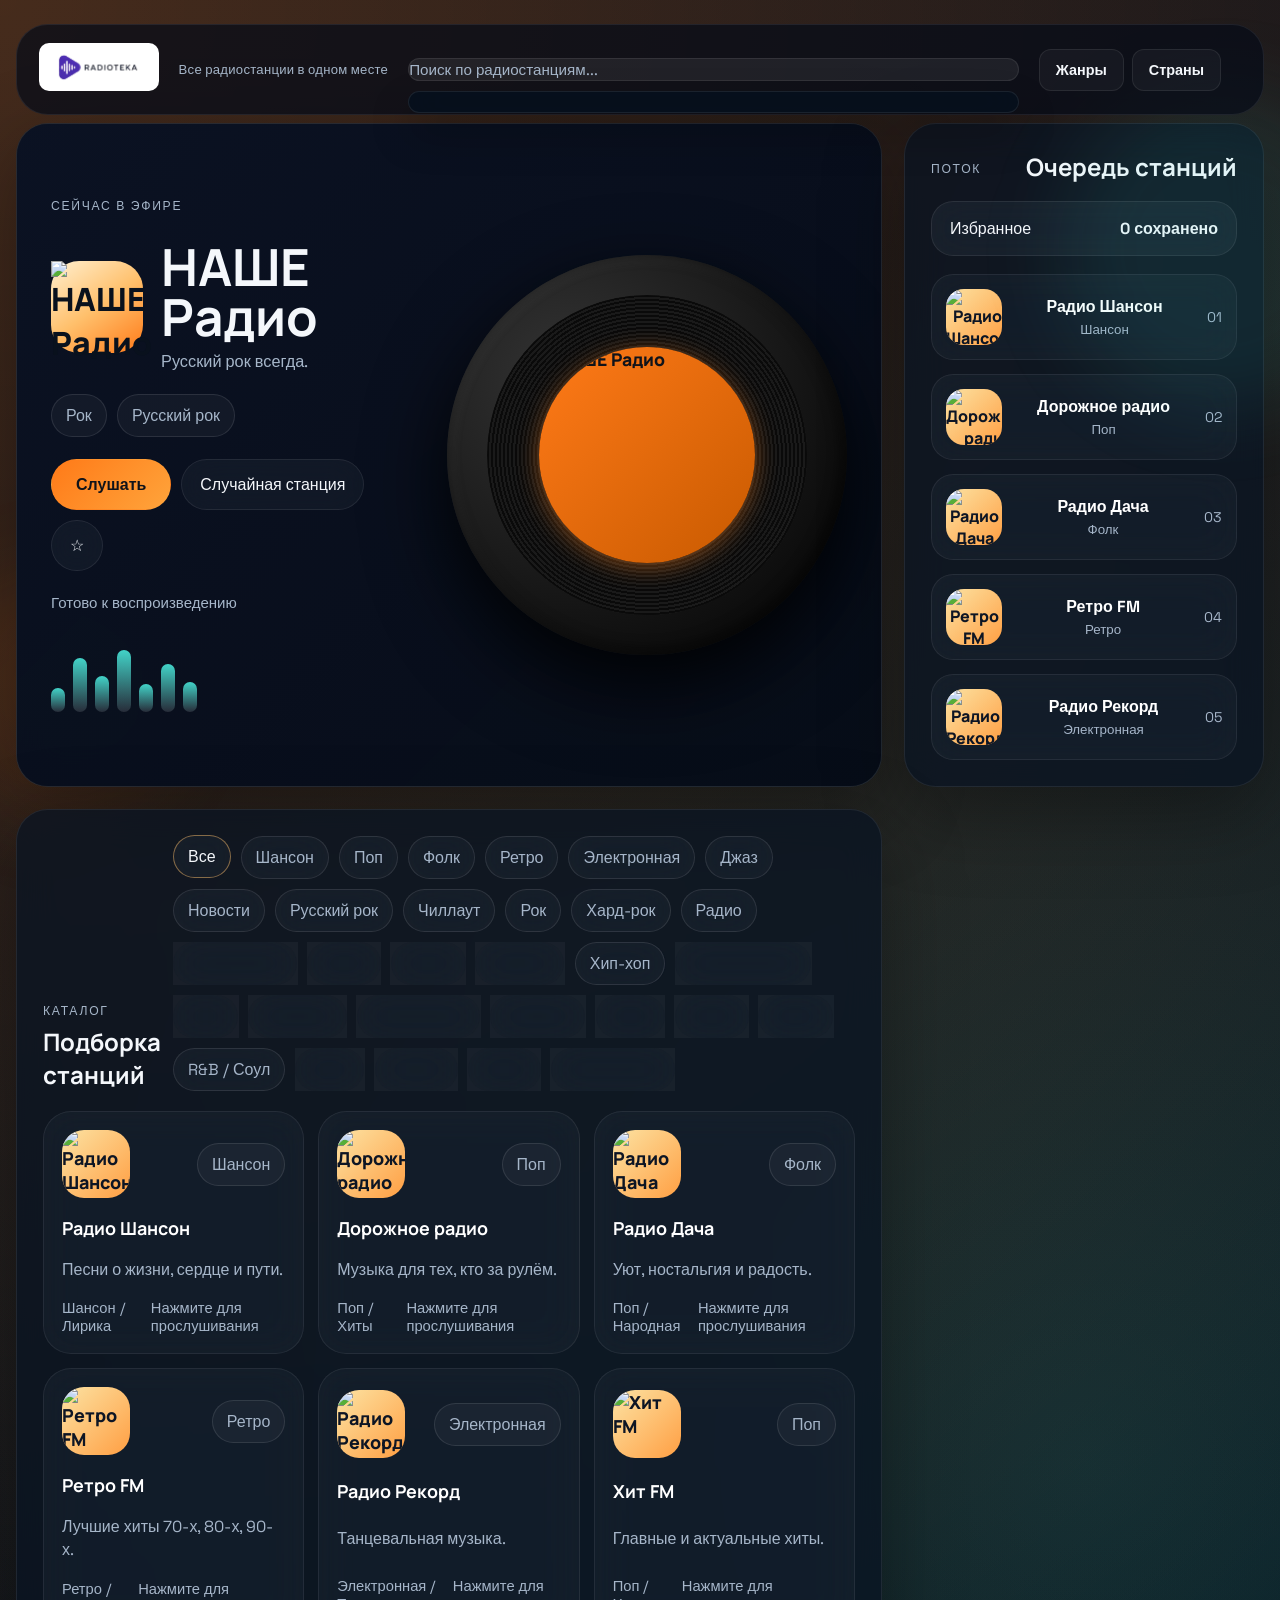
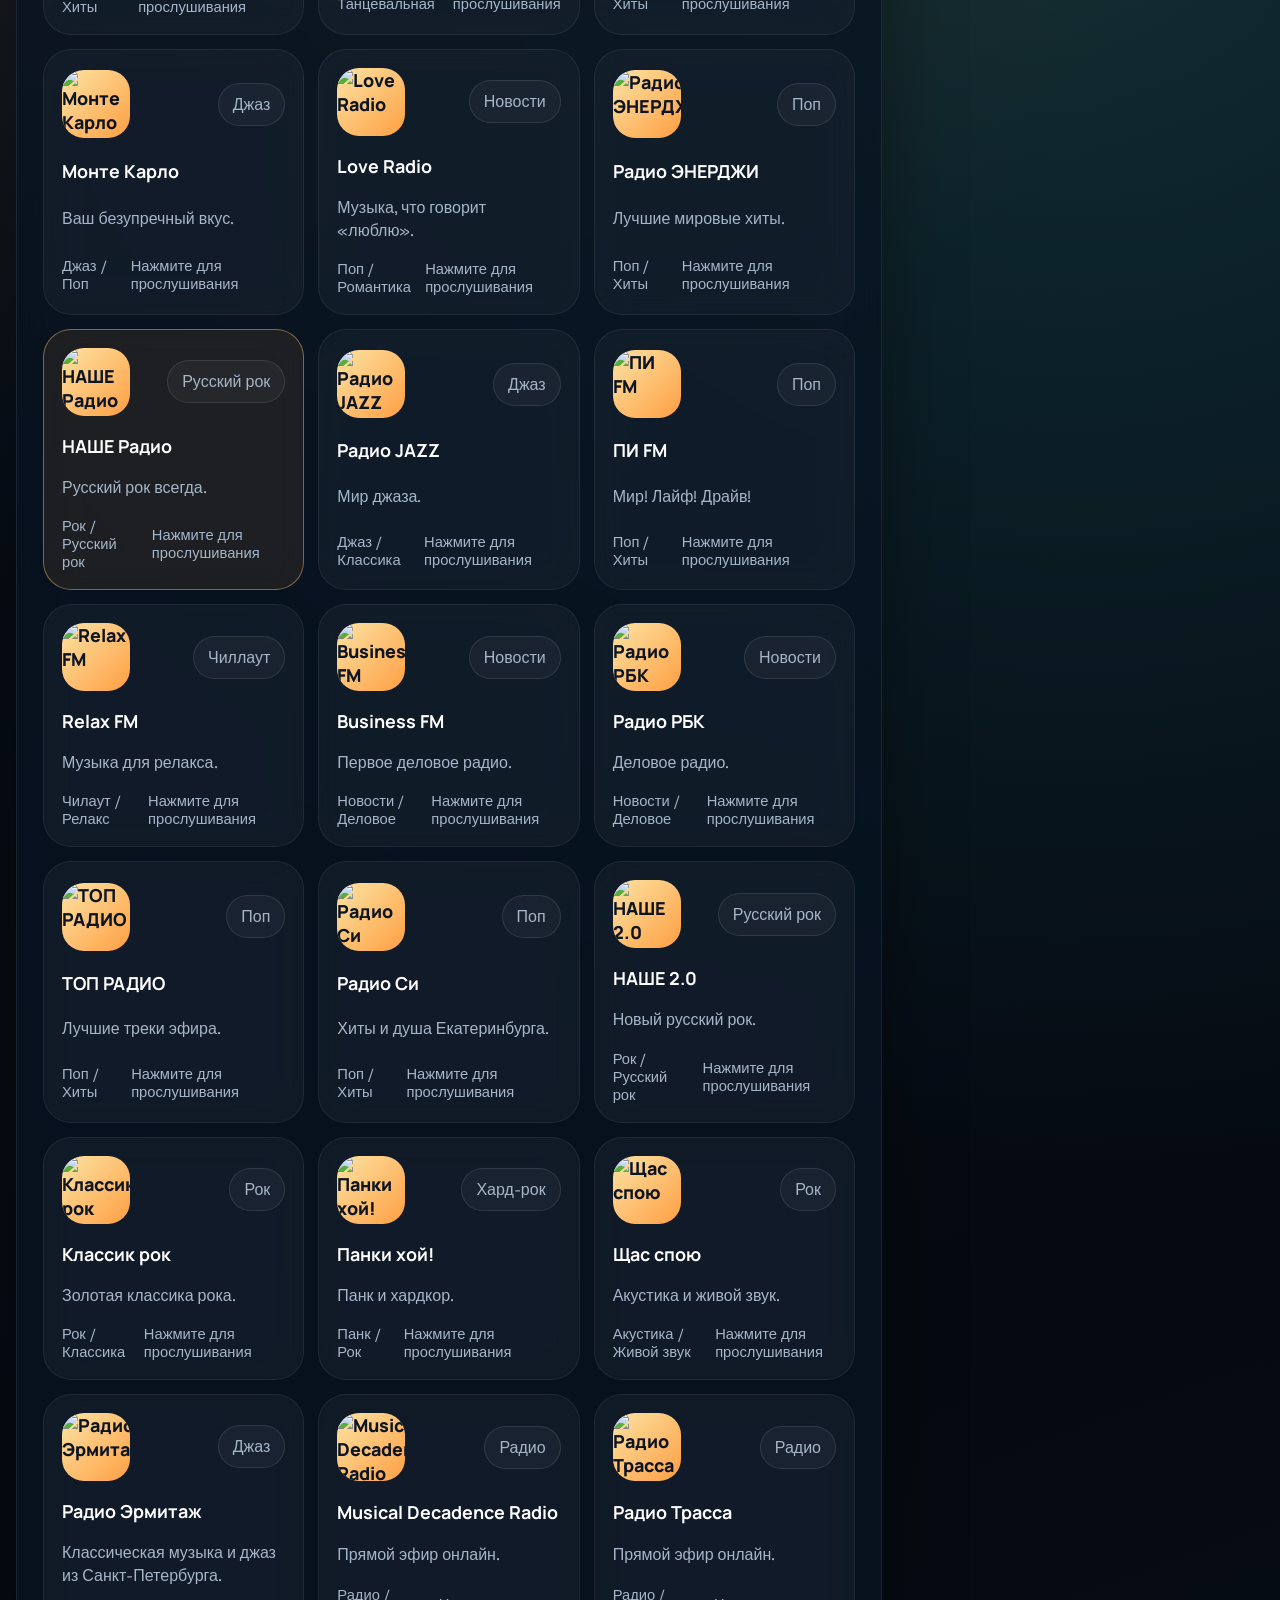
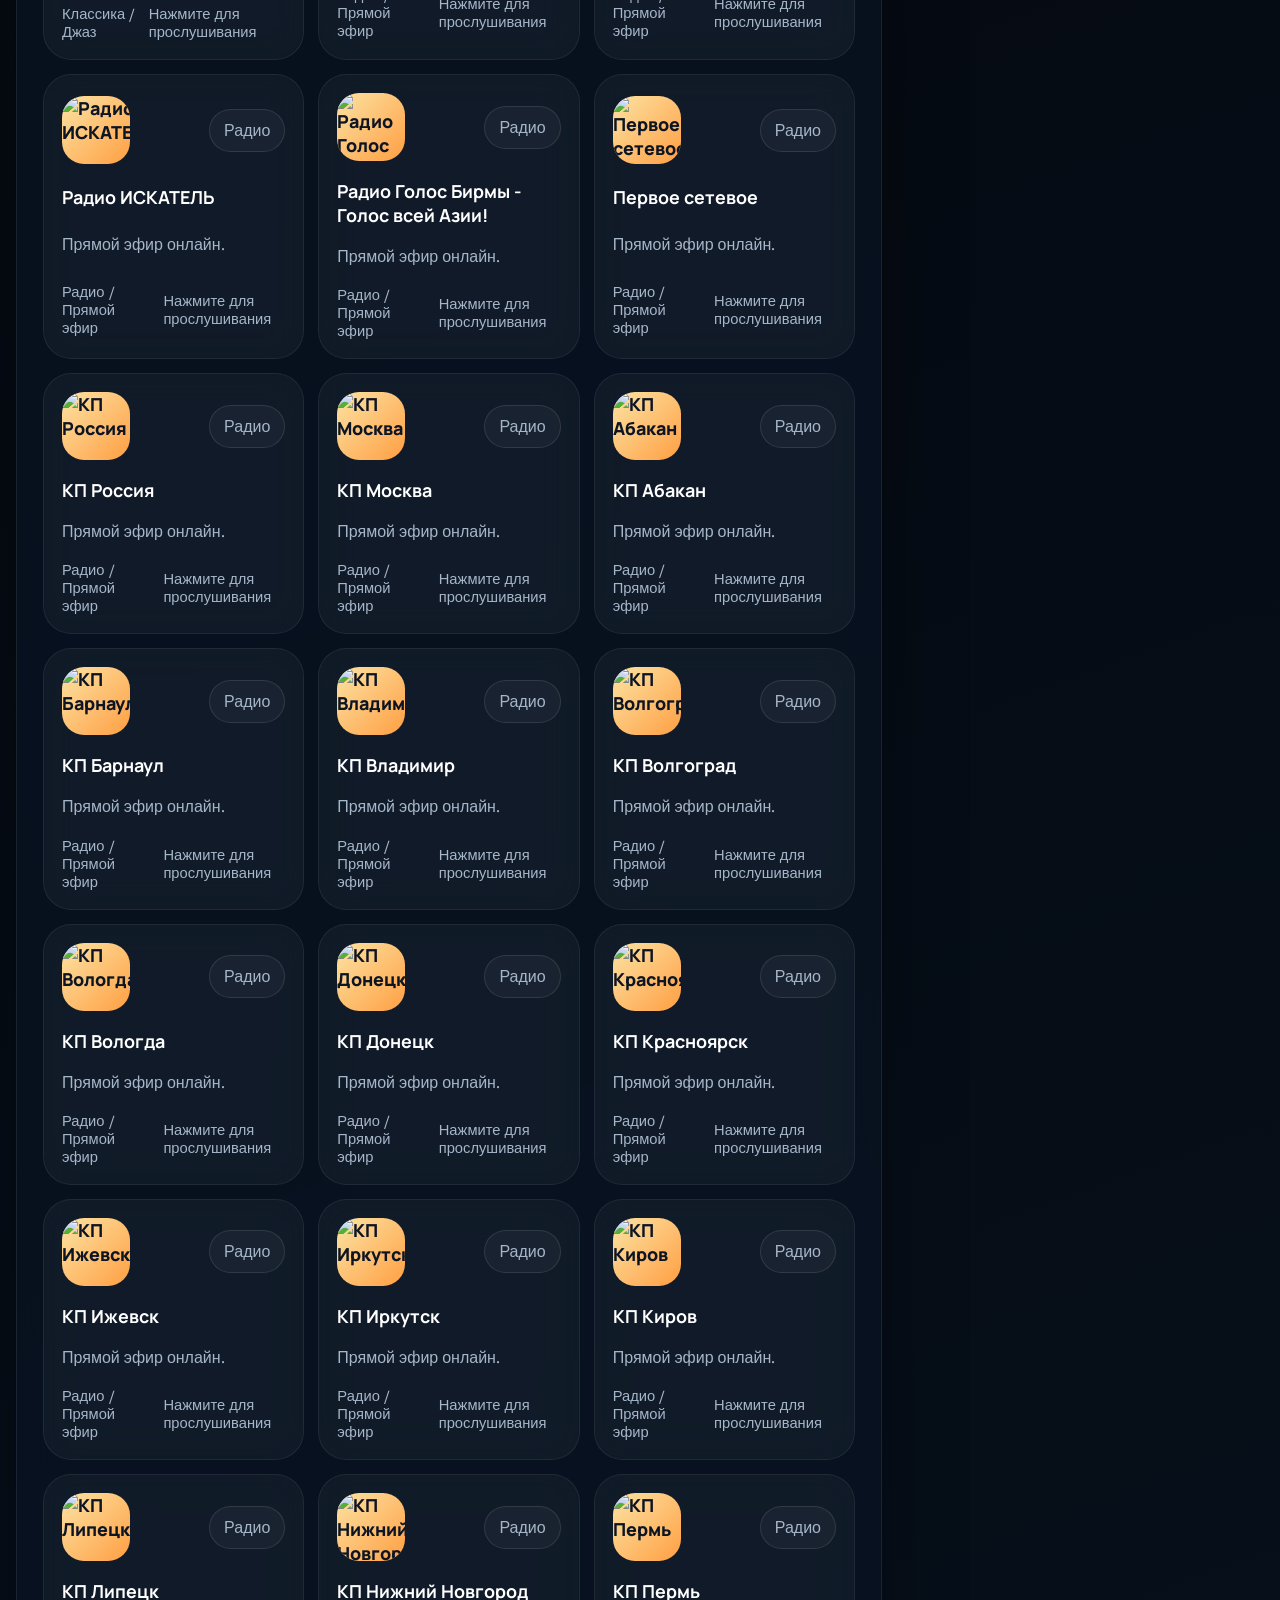
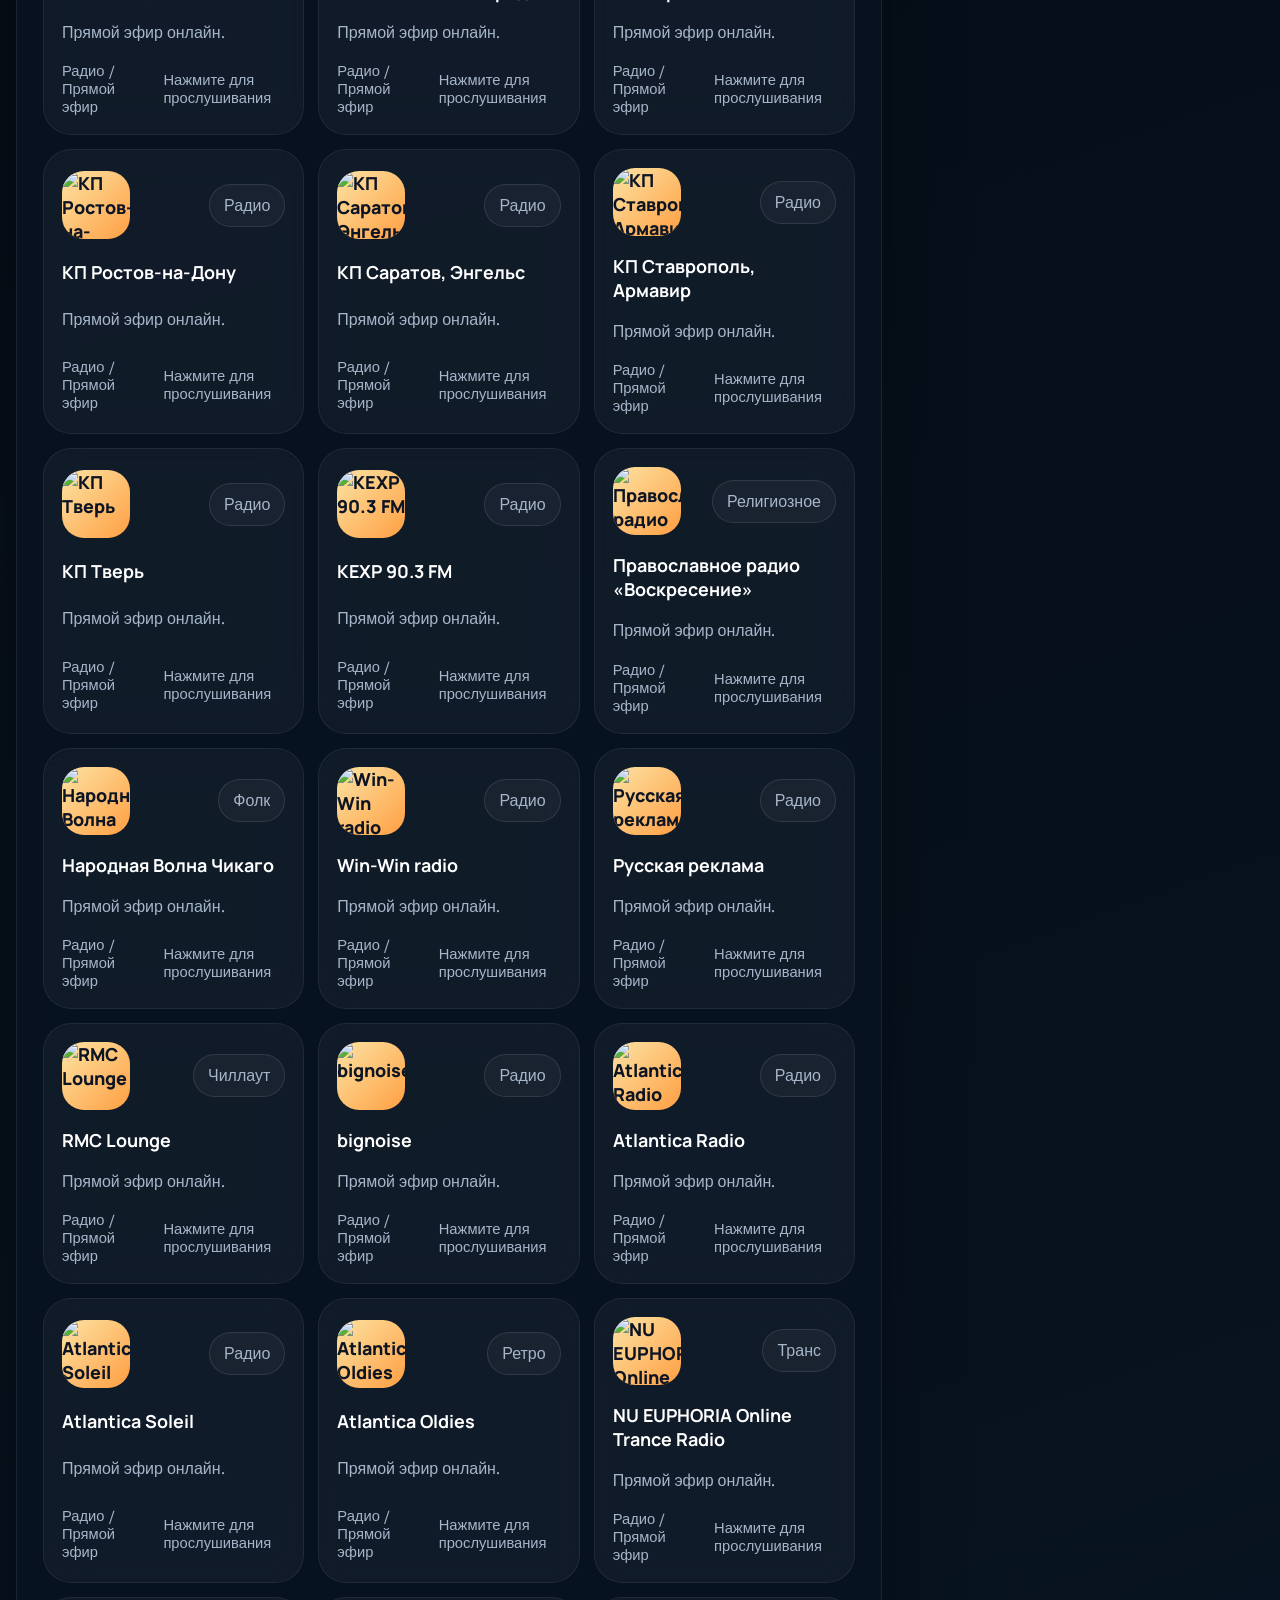
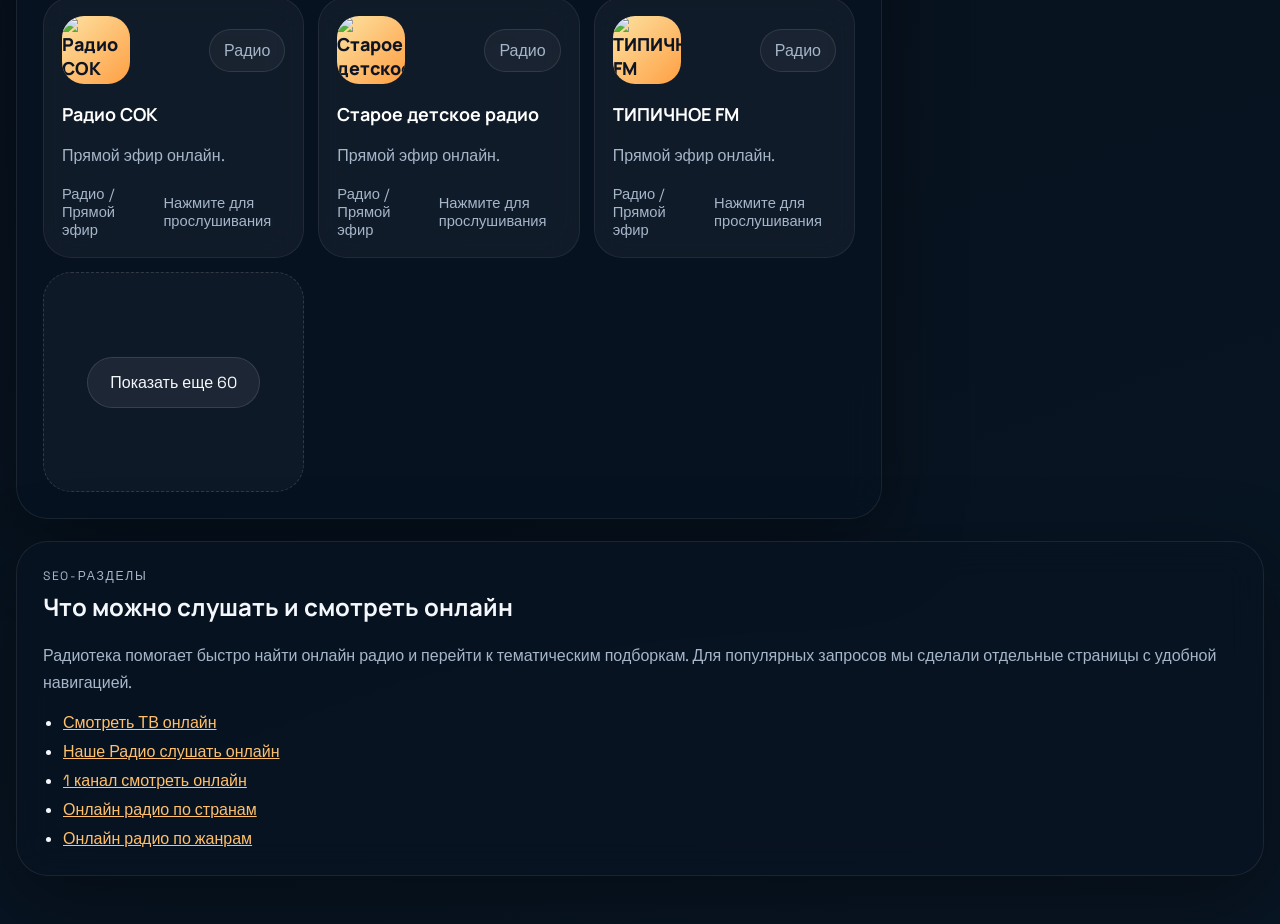
==== index.html @ f1e29501 "Revert: undo UX nav bar and search changes" ====
<!DOCTYPE html>
<html lang="ru">
  <head>
    <meta charset="UTF-8" />
    <meta name="viewport" content="width=device-width, initial-scale=1.0" />
    <title>Онлайн радио бесплатно в прямом эфире | Радиотека</title>
    <meta name="description" content="Онлайн радио в хорошем качестве: НАШЕ Радио, Ретро FM, Европа Плюс и сотни станций. Слушайте радио онлайн бесплатно и без регистрации." />
    <meta name="keywords" content="онлайн радио, радио онлайн, наше радио слушать онлайн, слушать радио бесплатно" />
    <meta name="robots" content="index,follow,max-snippet:-1,max-image-preview:large,max-video-preview:-1" />
    <meta property="og:type" content="website" />
    <meta property="og:url" content="https://radio-teka.com/" />
    <meta property="og:title" content="Онлайн радио бесплатно в прямом эфире | Радиотека" />
    <meta property="og:description" content="Слушайте онлайн радио бесплатно: популярные станции, подборки по странам и жанрам." />
    <meta property="og:image" content="https://radio-teka.com/logo.jpg" />
    <meta property="og:locale" content="ru_RU" />
    <meta property="og:site_name" content="Радиотека" />
    <meta name="twitter:card" content="summary_large_image" />
    <meta name="twitter:title" content="Онлайн радио бесплатно в прямом эфире | Радиотека" />
    <meta name="twitter:description" content="Слушайте онлайн радио бесплатно: популярные станции и тематические подборки." />
    <meta name="twitter:image" content="https://radio-teka.com/logo.jpg" />
    <link rel="canonical" href="https://radio-teka.com/" />
    <link rel="alternate" hreflang="ru" href="https://radio-teka.com/" />
    <link rel="preconnect" href="https://fonts.googleapis.com" />
    <link rel="preconnect" href="https://fonts.gstatic.com" crossorigin />
    <link
      href="https://fonts.googleapis.com/css2?family=Manrope:wght@500;700;800&family=Space+Grotesk:wght@400;500;700&display=swap"
      rel="stylesheet"
    />
    <link rel="stylesheet" href="./styles.css" />
    <script type="application/ld+json">
      {
        "@context": "https://schema.org",
        "@type": "WebSite",
        "name": "Радиотека",
        "url": "https://radio-teka.com/",
        "inLanguage": "ru",
        "potentialAction": {
          "@type": "SearchAction",
          "target": "https://radio-teka.com/?q={search_term_string}",
          "query-input": "required name=search_term_string"
        }
      }
    </script>
    <script type="application/ld+json">
      {
        "@context": "https://schema.org",
        "@type": "Organization",
        "name": "Радиотека",
        "url": "https://radio-teka.com/",
        "logo": "https://radio-teka.com/logo.jpg"
      }
    </script>
    <link rel="icon" type="image/svg+xml" href="data:image/svg+xml,%3Csvg xmlns='http://www.w3.org/2000/svg' viewBox='0 0 64 64'%3E%3Crect width='64' height='64' rx='14' fill='%235B3BF5'/%3E%3Cpolygon points='22,16 50,32 22,48' fill='white'/%3E%3Crect x='13' y='27' width='4' height='10' rx='2' fill='white'/%3E%3C/svg%3E" />
    <!-- Yandex.Metrika counter -->
    <script type="text/javascript">
        (function(m,e,t,r,i,k,a){
            m[i]=m[i]||function(){(m[i].a=m[i].a||[]).push(arguments)};
            m[i].l=1*new Date();
            for (var j = 0; j < document.scripts.length; j++) {if (document.scripts[j].src === r) { return; }}
            k=e.createElement(t),a=e.getElementsByTagName(t)[0],k.async=1,k.src=r,a.parentNode.insertBefore(k,a)
        })(window, document,'script','https://mc.yandex.ru/metrika/tag.js?id=108990669', 'ym');

        ym(108990669, 'init', {ssr:true, webvisor:true, clickmap:true, ecommerce:"dataLayer", referrer: document.referrer, url: location.href, accurateTrackBounce:true, trackLinks:true});
    </script>
    <noscript><div><img src="https://mc.yandex.ru/watch/108990669" style="position:absolute; left:-9999px;" alt="" /></div></noscript>
    <!-- /Yandex.Metrika counter -->
  </head>
  <body>
    <div class="app-shell">
      <header class="topbar">
        <div class="brand-block">
          <a href="./index.html" style="text-decoration: none;">
            <img src="./logo2.jpg" alt="Radioteka" class="brand-logo" />
          </a>
        </div>

        <span class="topbar-tagline">Все радиостанции в одном месте</span>

        <div class="topbar-search">
          <div class="search-wrap">
            <input
              id="station-search"
              class="main-search-input"
              type="search"
              placeholder="Поиск по радиостанциям..."
              autocomplete="off"
            />
            <div id="search-suggestions" class="search-suggestions" hidden></div>
          </div>
        </div>

        <div class="topbar-shortcuts" aria-label="Переход к фильтрам">
          <a class="topbar-link-btn" href="./genres.html">Жанры</a>
          <a class="topbar-link-btn" href="./countries.html">Страны</a>
        </div>

        <nav class="topbar-nav" id="topbar-nav" hidden></nav>
        <select id="sleep-timer" hidden>
          <option value="0">Выключен</option>
          <option value="15">15 минут</option>
          <option value="30">30 минут</option>
          <option value="60">60 минут</option>
        </select>
      </header>

      <main class="layout-grid" id="main-layout">
        <section class="hero-panel">
          <div class="hero-backdrop"></div>
          <div class="hero-layout">
          <div class="hero-copy">
            <p class="eyebrow">Сейчас в эфире</p>
            <div class="hero-station-row">
              <div id="station-badge" class="station-badge">GS</div>
              <div>
                <h2 id="current-title">Радио онлайн</h2>
                <p id="current-description" class="current-description">
                  Выберите станцию и слушайте прямой эфир.
                </p>
              </div>
            </div>

            <div id="current-tags" class="tag-row"></div>

            <div class="control-row">
              <button id="play-toggle" class="primary-button" type="button">Слушать</button>
              <button id="next-station" class="ghost-button" type="button">Случайная станция</button>
              <button id="favorite-toggle" class="icon-button" type="button" aria-label="Добавить в избранное">
                ☆
              </button>
            </div>

            <div class="status-row">
              <span id="play-state">Готово к воспроизведению</span>
            </div>

            <div class="visualizer" aria-hidden="true">
              <span></span><span></span><span></span><span></span><span></span><span></span><span></span>
            </div>
          </div>
          </div>

          <div class="hero-vinyl-wrap">
            <div class="vinyl-disc" id="vinyl-disc">
              <div class="vinyl-grooves"></div>
              <div class="vinyl-label" id="vinyl-label">GS</div>
            </div>
          </div>

        </section>

        <aside class="queue-panel">
          <div class="panel-heading">
            <p class="eyebrow">Поток</p>
            <h3>Очередь станций</h3>
          </div>

          <div id="favorites-summary" class="summary-card">
            <span>Избранное</span>
            <strong>0 сохранено</strong>
          </div>

          <div id="queue-list" class="queue-list"></div>
        </aside>

        <section class="catalog-panel">
          <div class="panel-heading catalog-heading">
            <div>
              <p class="eyebrow">Каталог</p>
              <h3>Подборка станций</h3>
            </div>
            <div class="filter-pills" id="genre-filters"></div>
          </div>

          <div id="station-grid" class="station-grid"></div>
        </section>

        <section class="catalog-panel seo-landing-panel">
          <div class="panel-heading catalog-heading">
            <div>
              <p class="eyebrow">SEO-разделы</p>
              <h3>Что можно слушать и смотреть онлайн</h3>
            </div>
          </div>
          <p class="seo-landing-text">
            Радиотека помогает быстро найти онлайн радио и перейти к тематическим подборкам. Для популярных запросов мы сделали отдельные страницы с удобной навигацией.
          </p>
          <ul class="seo-landing-links">
            <li><a href="./tv-online.html">Смотреть ТВ онлайн</a></li>
            <li><a href="./nashe-radio-online.html">Наше Радио слушать онлайн</a></li>
            <li><a href="./kanal-1-online.html">1 канал смотреть онлайн</a></li>
            <li><a href="./countries.html">Онлайн радио по странам</a></li>
            <li><a href="./genres.html">Онлайн радио по жанрам</a></li>
          </ul>
        </section>
      </main>

      <div id="genre-view" class="browse-view" hidden></div>
      <div id="city-view" class="browse-view" hidden></div>

    </div>

    <audio id="radio-player" preload="auto"></audio>
    <script src="./yandex-stations.js?v=3"></script>
    <script src="./stations-data.js"></script>
    <script src="https://cdn.jsdelivr.net/npm/hls.js@1"></script>
    <script src="./app.js?v=3"></script>
  </body>
</html>
---- styles.css ----
:root {
  --bg: #07111f;
  --panel: rgba(9, 19, 34, 0.74);
  --panel-strong: rgba(13, 27, 47, 0.92);
  --line: rgba(255, 255, 255, 0.08);
  --text: #f4f7fb;
  --muted: #a6b6c9;
  --accent: #ff7a18;
  --accent-soft: #ffc06c;
  --teal: #42d3c8;
  --shadow: 0 24px 80px rgba(0, 0, 0, 0.35);
  --radius-xl: 32px;
  --radius-lg: 24px;
  --radius-md: 18px;
}

* {
  box-sizing: border-box;
}

body {
  margin: 0;
  min-height: 100vh;
  font-family: "Space Grotesk", sans-serif;
  color: var(--text);
  background:
    radial-gradient(circle at top left, rgba(255, 122, 24, 0.25), transparent 28%),
    radial-gradient(circle at 85% 20%, rgba(66, 211, 200, 0.16), transparent 22%),
    linear-gradient(160deg, #08111d 0%, #050a12 42%, #081523 100%);
}

body::before,
body::after {
  content: "";
  position: fixed;
  inset: auto;
  border-radius: 999px;
  filter: blur(40px);
  pointer-events: none;
}

body::before {
  width: 240px;
  height: 240px;
  left: -60px;
  bottom: 10%;
  background: rgba(255, 122, 24, 0.12);
}

body::after {
  width: 320px;
  height: 320px;
  right: -100px;
  top: 10%;
  background: rgba(66, 211, 200, 0.1);
}

.app-shell {
  width: min(1440px, calc(100% - 32px));
  margin: 0 auto;
  padding: 24px 0 48px;
}

.hero-panel,
.queue-panel,
.catalog-panel,
.search-field,
.timer-field,
.summary-card,
.queue-item,
.station-card,
.filter-pill,
.primary-button,
.ghost-button,
.icon-button {
  backdrop-filter: blur(18px);
}

.topbar {
  position: relative;
  z-index: 100;
  overflow: visible;
  display: flex;
  align-items: center;
  justify-content: space-between;
  gap: 20px;
  padding: 18px 22px;
  border: 1px solid var(--line);
  border-radius: var(--radius-xl);
  background: rgba(6, 12, 24, 0.72);
}

.brand-block {
  display: flex;
  align-items: center;
  gap: 14px;
}

.brand-mark,
.station-badge,
.station-logo {
  display: grid;
  place-items: center;
  font-family: "Manrope", sans-serif;
  font-weight: 800;
}

.brand-mark {
  width: 56px;
  height: 56px;
  border-radius: 18px;
  background: linear-gradient(135deg, var(--accent), #ff9d2f 55%, var(--accent-soft));
  color: #10131a;
}

.brand-logo {
  height: 48px;
  width: auto;
  object-fit: contain;
  border-radius: 10px;
  background: #fff;
  padding: 4px 8px;
  mix-blend-mode: normal;
  transition: opacity 0.2s ease;
  cursor: pointer;
}

.brand-block a:hover .brand-logo {
  opacity: 0.8;
}

.eyebrow {
  margin: 0 0 6px;
  font-size: 0.76rem;
  text-transform: uppercase;
  letter-spacing: 0.14em;
  color: var(--muted);
}

h1,
h2,
h3,
p {
  margin: 0;
}

h1,
h2,
h3 {
  font-family: "Manrope", sans-serif;
}

h1 {
  font-size: 1.42rem;
}

.topbar-actions {
  display: flex;
  flex: 1;
  justify-content: flex-end;
  align-items: stretch;
  gap: 14px;
}

.search-wrap {
  position: relative;
  z-index: 160;
  flex: 1;
  min-width: 320px;
  max-width: 920px;
}

.search-field,
.timer-field {
  display: grid;
  gap: 7px;
  min-width: 240px;
  padding: 12px 14px;
  border: 1px solid var(--line);
  border-radius: 20px;
  background: rgba(255, 255, 255, 0.04);
}

.topbar .search-wrap .search-field {
  border: none;
  background: transparent;
  border-radius: 0;
  padding-left: 0;
}

.search-field {
  width: 100%;
}

.timer-field {
  min-width: 160px;
  flex: 0 0 200px;
}

input,
select,
button {
  font: inherit;
}

input,
select {
  border: 0;
  outline: none;
  color: var(--text);
  background: transparent;
}

.search-field > span,
.timer-field > span {
  color: var(--muted);
  font-size: 0.82rem;
  letter-spacing: 0.04em;
  text-transform: uppercase;
}

#station-search {
  width: 100%;
  min-width: 0;
  padding: 0;
  line-height: 1.4;
  appearance: none;
  -webkit-appearance: none;
}

#station-search::-webkit-search-decoration,
#station-search::-webkit-search-cancel-button,
#station-search::-webkit-search-results-button,
#station-search::-webkit-search-results-decoration {
  -webkit-appearance: none;
  appearance: none;
  display: none;
}

#station-search::-ms-clear,
#station-search::-ms-reveal {
  display: none;
  width: 0;
  height: 0;
}

#station-search:focus,
#sleep-timer:focus {
  color: var(--text);
}

input::placeholder {
  color: #8193aa;
}

.search-suggestions {
  position: absolute;
  top: calc(100% + 10px);
  left: 0;
  right: 0;
  z-index: 9999;
  display: grid;
  gap: 6px;
  padding: 10px;
  border: 1px solid rgba(255, 255, 255, 0.08);
  border-radius: 20px;
  background: rgba(7, 16, 29, 0.96);
  box-shadow: 0 20px 40px rgba(0, 0, 0, 0.32);
  backdrop-filter: blur(18px);
  max-height: min(62vh, 520px);
  overflow-y: auto;
}

.search-suggestion {
  display: grid;
  grid-template-columns: 44px minmax(0, 1fr);
  gap: 12px;
  align-items: center;
  width: 100%;
  padding: 10px;
  border: 1px solid transparent;
  border-radius: 16px;
  color: var(--text);
  background: transparent;
  text-align: left;
  cursor: pointer;
}

.search-suggestion:hover,
.search-suggestion.active {
  border-color: rgba(255, 192, 108, 0.24);
  background: rgba(255, 255, 255, 0.08);
}

.search-suggestion .station-logo {
  width: 44px;
  height: 44px;
  border-radius: 14px;
}

.search-suggestion-meta {
  min-width: 0;
}

.search-suggestion-meta strong,
.search-suggestion-meta small {
  display: block;
  overflow: hidden;
  text-overflow: ellipsis;
  white-space: nowrap;
}

.search-suggestion-meta strong {
  color: var(--text);
}

.search-suggestion-meta small {
  margin-top: 4px;
  color: var(--muted);
}

.layout-grid {
  display: grid;
  grid-template-columns: minmax(0, 1.6fr) 360px;
  gap: 22px;
  margin-top: 8px;
}

.hero-panel,
.queue-panel,
.catalog-panel {
  position: relative;
  overflow: hidden;
  border: 1px solid var(--line);
  border-radius: var(--radius-xl);
  background: var(--panel);
  box-shadow: var(--shadow);
}

.hero-panel {
  min-height: 480px;
  padding: 34px;
}

.hero-backdrop {
  position: absolute;
  inset: 0;
  background: linear-gradient(135deg, rgba(10,18,35,0.95) 0%, rgba(6,12,24,0.9) 100%);
}

.hero-copy {
  position: relative;
  z-index: 2;
  display: grid;
  gap: 22px;
  flex: 1;
  min-width: 0;
  max-width: calc(100% - 450px);
}

.hero-layout {
  position: relative;
  z-index: 1;
  display: flex;
  align-items: center;
  gap: 40px;
  height: 100%;
  min-height: calc(480px - 68px);
}

/* tagline in topbar */
.topbar-tagline {
  flex: 0 0 auto;
  font-size: 0.82rem;
  color: var(--muted);
  white-space: nowrap;
  letter-spacing: 0.02em;
}

/* ── Vinyl record ── */
.hero-vinyl-wrap {
  position: absolute;
  right: 34px;
  top: 50%;
  transform: translateY(-50%);
  z-index: 0;
  pointer-events: none;
}

.vinyl-disc {
  width: 400px;
  height: 400px;
  border-radius: 50%;
  background: radial-gradient(circle at 30% 30%, #333, #000);
  box-shadow:
    0 30px 80px rgba(0,0,0,0.9),
    inset -3px -3px 15px rgba(0,0,0,0.8),
    inset 3px 3px 15px rgba(255,255,255,0.08);
  position: relative;
  display: flex;
  align-items: center;
  justify-content: center;
  overflow: hidden;
  animation: vinyl-spin 4s linear infinite;
  animation-play-state: paused;
  cursor: pointer;
  transition: filter 0.2s;
}

.vinyl-disc:hover { filter: brightness(1.12); }

.vinyl-disc.playing {
  animation-play-state: running;
}

.vinyl-disc {
  pointer-events: auto;
}

.vinyl-grooves {
  position: absolute;
  width: 80%;
  height: 80%;
  border-radius: 50%;
  background: repeating-radial-gradient(
    circle,
    #1a1a1a 0px, #1a1a1a 2px,
    #0a0a0a 2px, #0a0a0a 4px
  );
}

.vinyl-label {
  position: absolute;
  width: 54%;
  height: 54%;
  border-radius: 50%;
  background: linear-gradient(135deg, var(--accent), #c85a00);
  display: flex;
  align-items: center;
  justify-content: center;
  box-shadow: 0 4px 22px rgba(255,130,30,0.45);
  z-index: 2;
  overflow: hidden;
  font-family: "Manrope", sans-serif;
  font-weight: 800;
  font-size: 1.1rem;
  color: #10131a;
}

.vinyl-label img {
  width: 100%;
  height: 100%;
  object-fit: cover;
  border-radius: 50%;
}

@keyframes vinyl-spin {
  from { transform: rotate(0deg); }
  to   { transform: rotate(360deg); }
}

.hero-station-row {
  display: flex;
  align-items: center;
  gap: 18px;
}

.station-badge {
  width: 92px;
  height: 92px;
  border-radius: 28px;
  color: #09111d;
  font-size: 2rem;
  background: linear-gradient(145deg, #fff0d1, var(--accent-soft), var(--accent));
}

.station-badge img,
.station-logo img {
  width: 100%;
  height: 100%;
  object-fit: cover;
  display: block;
}

#current-title {
  font-size: clamp(2.4rem, 4vw, 4rem);
  line-height: 0.96;
  max-width: 9ch;
}

.current-description {
  max-width: 52ch;
  margin-top: 10px;
  color: var(--muted);
  font-size: 1.02rem;
}

.tag-row,
.filter-pills,
.control-row,
.status-row {
  display: flex;
  gap: 10px;
  flex-wrap: wrap;
  align-items: center;
}

.tag,
.filter-pill {
  padding: 10px 14px;
  border: 1px solid rgba(255, 255, 255, 0.1);
  border-radius: 999px;
  color: var(--muted);
  background: rgba(255, 255, 255, 0.04);
}

.filter-pill {
  cursor: pointer;
  transition: transform 160ms ease, border-color 160ms ease, color 160ms ease;
}

.filter-pill.active,
.filter-pill:hover {
  border-color: rgba(255, 192, 108, 0.48);
  color: var(--text);
  transform: translateY(-1px);
}

.primary-button,
.ghost-button,
.icon-button {
  border: 1px solid transparent;
  cursor: pointer;
  transition: transform 160ms ease, opacity 160ms ease, border-color 160ms ease;
}

.primary-button:hover,
.ghost-button:hover,
.icon-button:hover,
.station-card:hover,
.queue-item:hover {
  transform: translateY(-2px);
}

.primary-button {
  padding: 14px 24px;
  border-radius: 999px;
  background: linear-gradient(135deg, var(--accent), #ffa43b);
  color: #10131a;
  font-weight: 700;
}

.ghost-button,
.icon-button {
  padding: 14px 18px;
  border-radius: 999px;
  color: var(--text);
  background: rgba(255, 255, 255, 0.04);
  border-color: rgba(255, 255, 255, 0.08);
}

.icon-button.active {
  color: #10131a;
  background: var(--accent-soft);
}

.status-row {
  justify-content: space-between;
  color: var(--muted);
  font-size: 0.94rem;
}

.visualizer {
  display: flex;
  align-items: end;
  gap: 8px;
  height: 70px;
  margin-top: 8px;
}

.visualizer span {
  width: 14px;
  border-radius: 999px;
  background: linear-gradient(180deg, var(--teal), rgba(255, 255, 255, 0.12));
  animation: bounce 1.1s ease-in-out infinite;
}

.visualizer span:nth-child(1) { height: 24px; animation-delay: 0s; }
.visualizer span:nth-child(2) { height: 54px; animation-delay: 0.15s; }
.visualizer span:nth-child(3) { height: 36px; animation-delay: 0.3s; }
.visualizer span:nth-child(4) { height: 62px; animation-delay: 0.45s; }
.visualizer span:nth-child(5) { height: 28px; animation-delay: 0.2s; }
.visualizer span:nth-child(6) { height: 48px; animation-delay: 0.55s; }
.visualizer span:nth-child(7) { height: 30px; animation-delay: 0.75s; }

.queue-panel,
.catalog-panel {
  padding: 26px;
}

.queue-panel {
  display: grid;
  gap: 18px;
  align-content: start;
}

.panel-heading {
  display: flex;
  align-items: end;
  justify-content: space-between;
  gap: 12px;
}

.panel-heading h3 {
  font-size: 1.5rem;
}

.summary-card {
  display: flex;
  align-items: center;
  justify-content: space-between;
  padding: 16px 18px;
  border: 1px solid var(--line);
  border-radius: 22px;
  background: rgba(255, 255, 255, 0.05);
}

.queue-list,
.station-grid {
  display: grid;
  gap: 14px;
}

.queue-item,
.station-card {
  border: 1px solid rgba(255, 255, 255, 0.07);
  background: rgba(255, 255, 255, 0.04);
  transition: transform 160ms ease, border-color 160ms ease, background 160ms ease;
}

.queue-item {
  display: grid;
  grid-template-columns: 56px 1fr auto;
  gap: 12px;
  align-items: center;
  padding: 14px;
  border-radius: 22px;
}

.queue-item.active,
.station-card.active {
  border-color: rgba(255, 192, 108, 0.45);
  background: rgba(255, 160, 60, 0.09);
}

.station-logo {
  width: 56px;
  height: 56px;
  border-radius: 18px;
  color: #0d1524;
  background: linear-gradient(135deg, #fce3a3, #ff9f43);
  overflow: hidden;
}

.queue-meta,
.station-meta {
  display: grid;
  gap: 4px;
}

.queue-meta small,
.station-meta small {
  color: var(--muted);
}

.queue-meta strong,
.station-meta strong {
  color: #ffffff;
}

.queue-item {
  cursor: pointer;
}

.queue-count {
  color: var(--muted);
  font-size: 0.88rem;
}

.catalog-panel {
  grid-column: 1 / 2;
}

.catalog-heading {
  margin-bottom: 20px;
}

.station-grid {
  grid-template-columns: repeat(3, minmax(0, 1fr));
}

.station-card {
  display: grid;
  gap: 18px;
  padding: 18px;
  border-radius: 28px;
  cursor: pointer;
}

.station-card-top {
  display: flex;
  align-items: center;
  justify-content: space-between;
  gap: 10px;
}

.station-card .station-logo {
  width: 68px;
  height: 68px;
  border-radius: 22px;
  font-size: 1.12rem;
}

.load-more-card {
  display: grid;
  place-items: center;
  min-height: 220px;
  border: 1px dashed rgba(255, 255, 255, 0.14);
  border-radius: 28px;
  background: rgba(255, 255, 255, 0.03);
}

.load-more-card button {
  padding: 14px 22px;
  border: 1px solid rgba(255, 255, 255, 0.12);
  border-radius: 999px;
  color: var(--text);
  background: rgba(255, 255, 255, 0.06);
  cursor: pointer;
}

.station-card strong {
  font-family: "Manrope", sans-serif;
  font-size: 1.12rem;
}

.station-card p {
  color: var(--muted);
  line-height: 1.45;
}

.station-card-footer {
  display: flex;
  align-items: center;
  justify-content: space-between;
  gap: 12px;
  font-size: 0.92rem;
  color: var(--muted);
}

.empty-state {
  padding: 28px;
  border: 1px dashed rgba(255, 255, 255, 0.12);
  border-radius: 24px;
  color: var(--muted);
  text-align: center;
}

.seo-landing-panel {
  grid-column: 1 / -1;
  padding: 26px;
}

.seo-landing-text {
  margin: 4px 0 0;
  color: var(--muted);
  line-height: 1.65;
}

.seo-landing-links {
  margin: 16px 0 0;
  padding-left: 20px;
  display: grid;
  gap: 8px;
}

.seo-landing-links a {
  color: var(--accent-soft);
}

.seo-page-main {
  margin-top: 16px;
  display: grid;
  gap: 18px;
}

.seo-page-section {
  border: 1px solid var(--line);
  border-radius: var(--radius-lg);
  background: rgba(9, 19, 34, 0.74);
  padding: 22px;
}

.seo-page-section h2 {
  margin-bottom: 10px;
}

.seo-page-section p,
.seo-page-section li {
  color: var(--muted);
  line-height: 1.65;
}

.seo-page-section ul {
  margin: 0;
  padding-left: 20px;
}

.seo-page-section a {
  color: var(--accent-soft);
}

@keyframes bounce {
  0%,
  100% {
    transform: scaleY(0.75);
    opacity: 0.45;
  }
  50% {
    transform: scaleY(1.15);
    opacity: 1;
  }
}

@media (max-width: 1120px) {
  .layout-grid {
    grid-template-columns: 1fr;
  }
  .vinyl-disc { width: 280px; height: 280px; }

  .catalog-panel {
    grid-column: auto;
  }

  .station-grid {
    grid-template-columns: repeat(2, minmax(0, 1fr));
  }
}

@media (max-width: 760px) {
  .app-shell {
    width: min(100% - 20px, 100%);
    padding-top: 12px;
  }

  .topbar,
  .hero-panel,
  .queue-panel,
  .catalog-panel {
    border-radius: 24px;
  }

  .topbar,
  .hero-panel,
  .queue-panel,
  .catalog-panel {
    padding-left: 18px;
    padding-right: 18px;
  }

  .topbar {
    align-items: stretch;
  }

  .topbar,
  .catalog-heading,
  .panel-heading {
    flex-direction: column;
    align-items: stretch;
  }

  .search-field,
  .timer-field {
    min-width: 100%;
  }

  .search-wrap {
    min-width: 100%;
    max-width: none;
  }

  .hero-panel {
    min-height: auto;
    padding-top: 24px;
    padding-bottom: 24px;
  }

  .hero-layout {
    flex-direction: column;
    gap: 24px;
  }

  .hero-vinyl-wrap {
    position: static;
    transform: none;
    display: flex;
    justify-content: center;
    padding-top: 20px;
  }

  .vinyl-disc { width: 160px; height: 160px; }

  .hero-station-row {
    align-items: flex-start;
    flex-direction: column;
  }

  #current-title {
    max-width: none;
    font-size: 2.4rem;
  }

  .status-row {
    flex-direction: column;
    align-items: flex-start;
  }

  .station-grid {
    grid-template-columns: 1fr;
  }

  .seo-landing-panel,
  .seo-page-section {
    padding: 18px;
  }
}

/* ── Хедер: убираем box-shadow/backdrop ── */
.topbar {
  box-shadow: none;
  backdrop-filter: none;
  -webkit-backdrop-filter: none;
}

/* ── Поиск в хедере ── */
.topbar-search {
  flex: 1 1 400px;
  max-width: 100%;
}

.search-wrap {
  position: relative;
}

/* search-icon-svg removed */

.main-search-input {
  width: 100%;
  padding: 11px 16px;
  background: rgba(255, 255, 255, 0.07);
  border: 1px solid var(--line);
  border-radius: 14px;
  color: var(--text);
  font-size: 0.95rem;
  outline: none;
  transition: border-color 0.2s, background 0.2s;
  font-family: inherit;
}

.main-search-input::placeholder {
  color: var(--muted);
}

.main-search-input:focus {
  border-color: var(--accent);
  background: rgba(255, 255, 255, 0.1);
}

/* ── Навигация ── */
.topbar-nav {
  display: flex;
  gap: 6px;
  flex-shrink: 0;
}

.topbar-shortcuts {
  display: flex;
  align-items: center;
  gap: 8px;
  flex-shrink: 0;
}

.topbar-link-btn {
  display: inline-flex;
  align-items: center;
  justify-content: center;
  min-height: 42px;
  padding: 0 16px;
  border-radius: 12px;
  border: 1px solid var(--line);
  background: rgba(255, 255, 255, 0.04);
  color: var(--text);
  font-size: 0.9rem;
  font-weight: 700;
  text-decoration: none;
  transition: transform 0.18s, border-color 0.18s, background 0.18s;
}

.topbar-link-btn:hover {
  transform: translateY(-1px);
  border-color: rgba(255, 255, 255, 0.22);
  background: rgba(255, 255, 255, 0.08);
}

.topbar-link-btn:focus-visible {
  outline: 2px solid var(--accent);
  outline-offset: 2px;
}

.nav-btn {
  padding: 9px 18px;
  border-radius: 12px;
  border: 1px solid var(--line);
  background: transparent;
  color: var(--muted);
  font-size: 0.9rem;
  font-weight: 600;
  cursor: pointer;
  transition: background 0.18s, color 0.18s, border-color 0.18s;
  font-family: inherit;
}

.nav-btn:hover {
  background: rgba(255, 255, 255, 0.08);
  color: var(--text);
}

.nav-btn.active {
  background: var(--accent);
  border-color: var(--accent);
  color: #10131a;
}

/* ── Browse: жанры и города ── */
.browse-view {
  padding: 32px;
}

.tiles-grid {
  display: grid;
  grid-template-columns: repeat(auto-fill, minmax(160px, 1fr));
  gap: 16px;
}

.browse-tile {
  display: flex;
  flex-direction: column;
  align-items: center;
  justify-content: center;
  gap: 6px;
  padding: 24px 16px;
  border-radius: var(--radius-md);
  border: 1px solid var(--line);
  background: linear-gradient(135deg, var(--c1, #1a2840), var(--c2, #0d1b2f));
  color: var(--text);
  cursor: pointer;
  transition: transform 0.18s, box-shadow 0.18s;
  font-family: inherit;
  text-align: center;
}

.browse-tile:hover {
  transform: translateY(-3px);
  box-shadow: 0 12px 32px rgba(0, 0, 0, 0.35);
}

.browse-tile-icon {
  font-size: 2rem;
  line-height: 1;
}

.browse-tile-name {
  font-size: 0.92rem;
  font-weight: 700;
}

.browse-tile-count {
  font-size: 0.78rem;
  color: var(--muted);
}

.browse-topbar {
  margin-bottom: 20px;
}

.browse-header-copy {
  display: grid;
  gap: 4px;
  margin-right: auto;
}

.browse-header-copy h1 {
  font-size: 1.55rem;
}

.browse-layout {
  display: grid;
  gap: 16px;
}

.browse-panel {
  border: 1px solid var(--line);
  border-radius: var(--radius-lg);
  background: var(--panel);
  padding: 16px;
}

.browse-panel-head {
  display: flex;
  align-items: center;
  justify-content: space-between;
  gap: 14px;
  margin-bottom: 12px;
}

.browse-panel-head h2 {
  font-size: 1.1rem;
}

.browse-panel-head p {
  color: var(--muted);
  font-size: 0.9rem;
}

.browse-filters {
  display: flex;
  flex-wrap: wrap;
  gap: 8px;
}

.browse-search-wrap {
  margin-top: 12px;
}

.browse-search-input {
  width: 100%;
  min-height: 42px;
  padding: 0 14px;
  border: 1px solid var(--line);
  border-radius: 12px;
  background: rgba(255, 255, 255, 0.05);
  color: var(--text);
  font-family: inherit;
  font-size: 0.95rem;
}

.browse-search-input::placeholder {
  color: var(--muted);
}

.browse-search-input:focus {
  outline: none;
  border-color: rgba(255, 122, 24, 0.7);
  background: rgba(255, 255, 255, 0.08);
}

.browse-filter-btn {
  display: inline-flex;
  align-items: center;
  gap: 8px;
  min-height: 38px;
  padding: 0 12px;
  border: 1px solid var(--line);
  border-radius: 999px;
  background: rgba(255, 255, 255, 0.04);
  color: var(--text);
  cursor: pointer;
  font-family: inherit;
  font-size: 0.9rem;
  transition: border-color 0.18s, background 0.18s, transform 0.18s;
}

.browse-filter-btn span {
  color: var(--muted);
}

.browse-filter-btn:hover {
  transform: translateY(-1px);
  border-color: rgba(255, 255, 255, 0.2);
}

.browse-filter-btn.active {
  border-color: rgba(255, 122, 24, 0.6);
  background: rgba(255, 122, 24, 0.16);
}

.browse-results-panel {
  padding-top: 18px;
}

.browse-station-card {
  min-height: 166px;
  cursor: pointer;
}

.browse-card-hint {
  margin-top: auto;
  color: var(--accent-soft);
  font-weight: 700;
  font-size: 0.9rem;
}

@media (max-width: 700px) {
  .topbar-nav { display: none; }
  .topbar-search { max-width: 100%; }
  .topbar-shortcuts {
    width: 100%;
    justify-content: flex-start;
  }
  .topbar-link-btn {
    min-height: 38px;
    padding: 0 12px;
  }
  .browse-topbar {
    flex-wrap: wrap;
    align-items: flex-start;
  }
  .browse-panel-head {
    flex-direction: column;
    align-items: flex-start;
  }
  .tiles-grid { grid-template-columns: repeat(2, 1fr); }
}
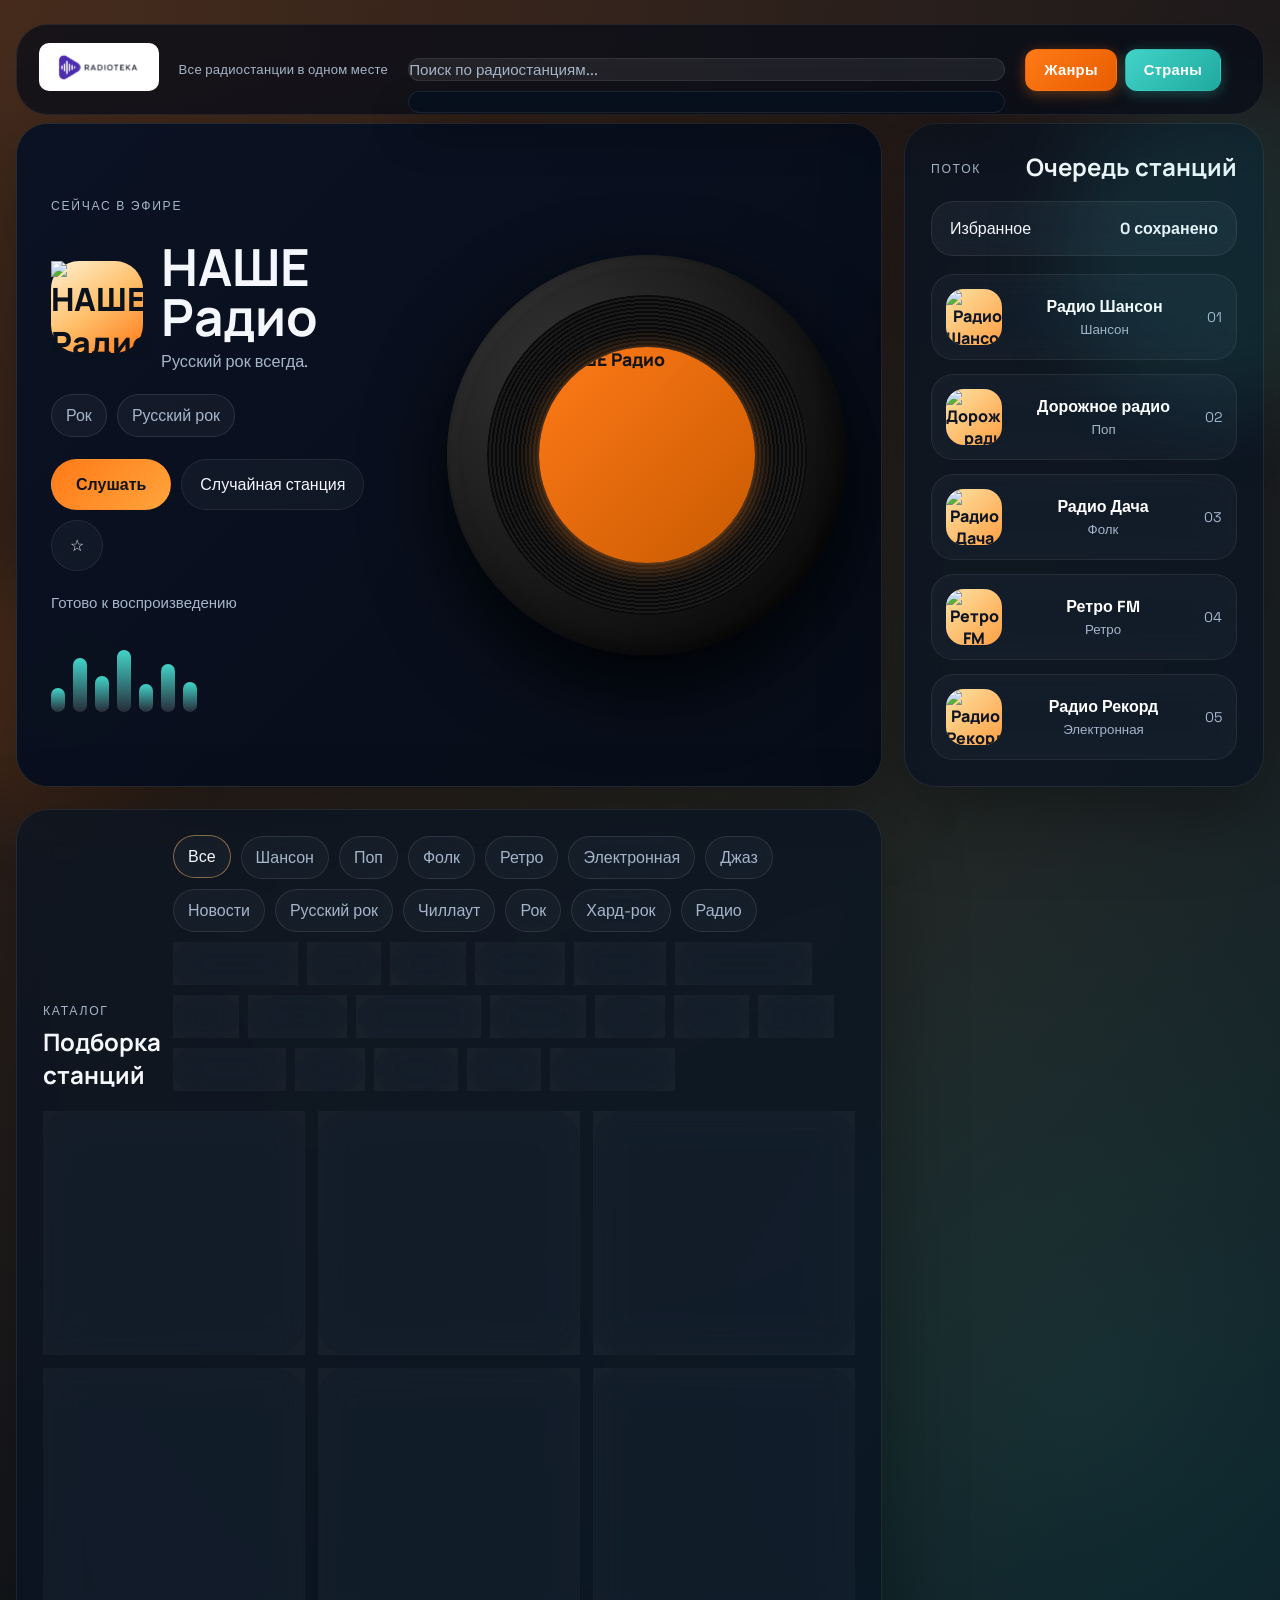
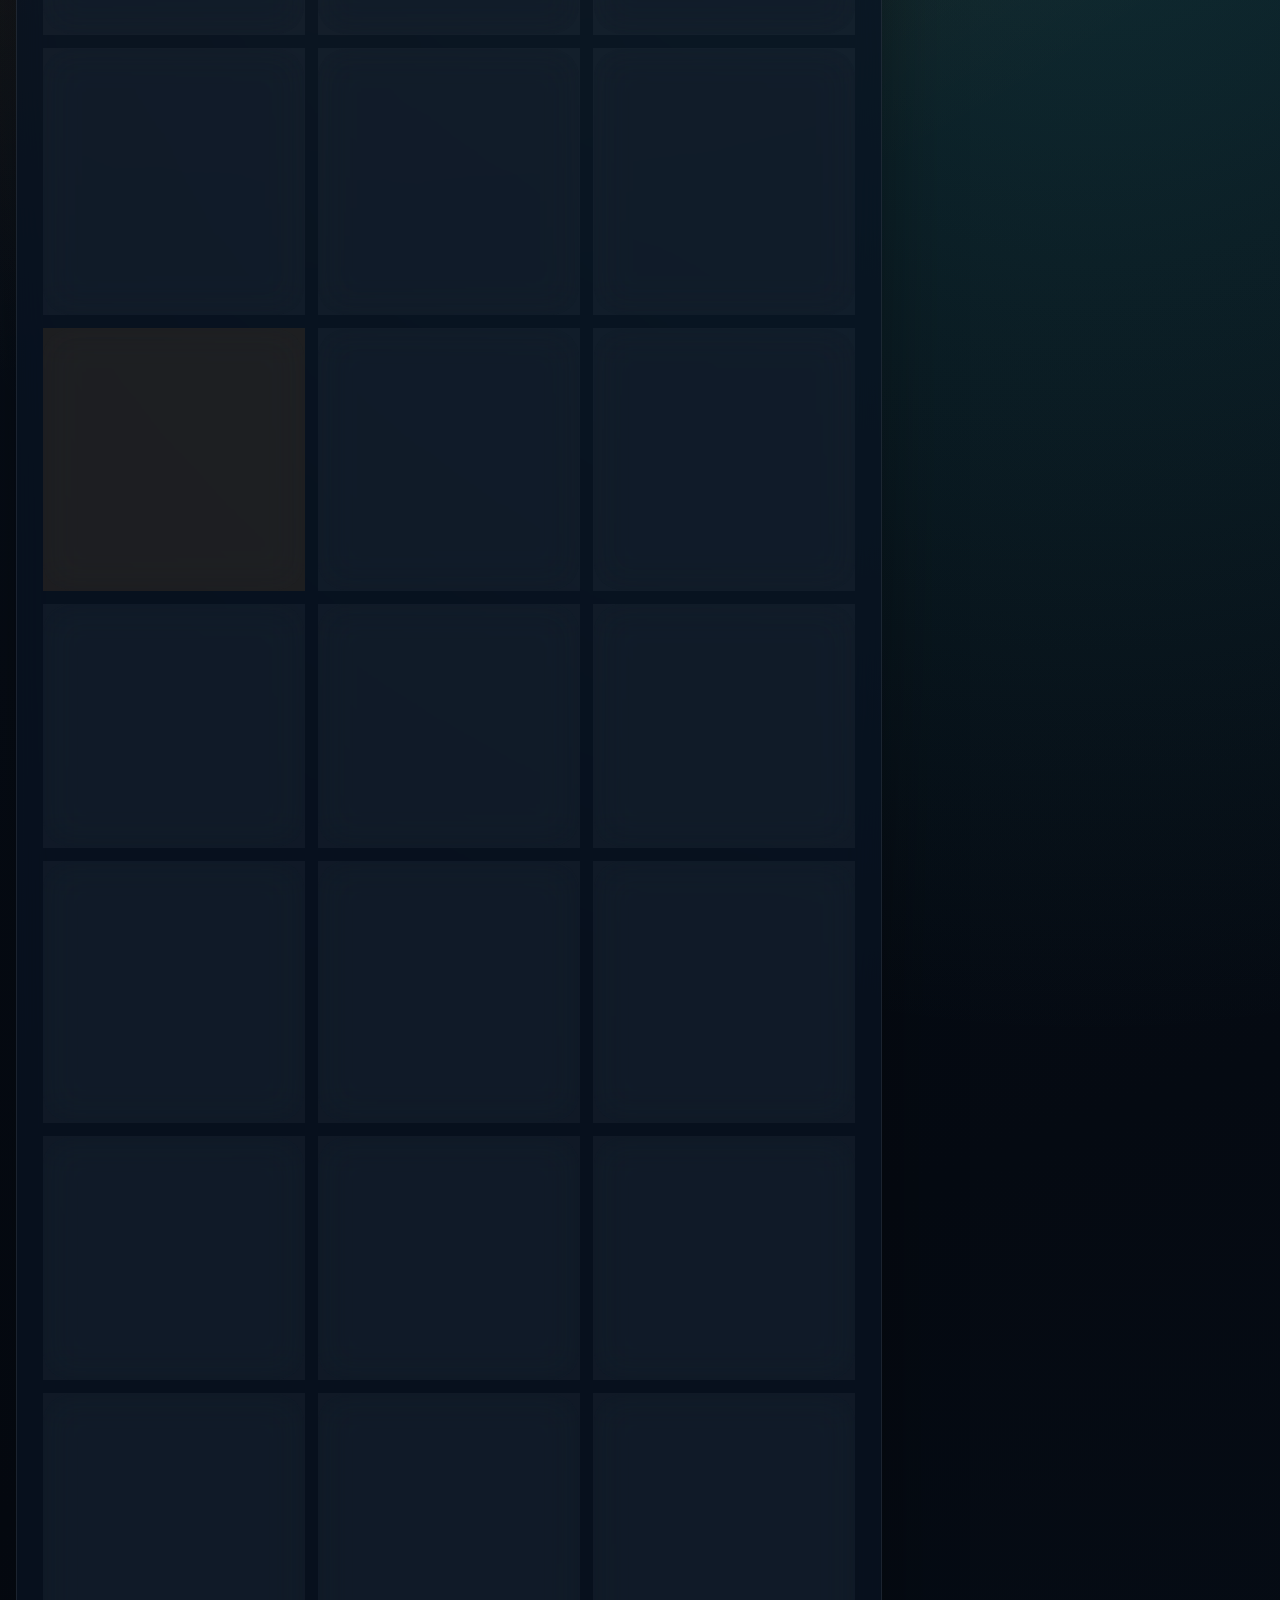
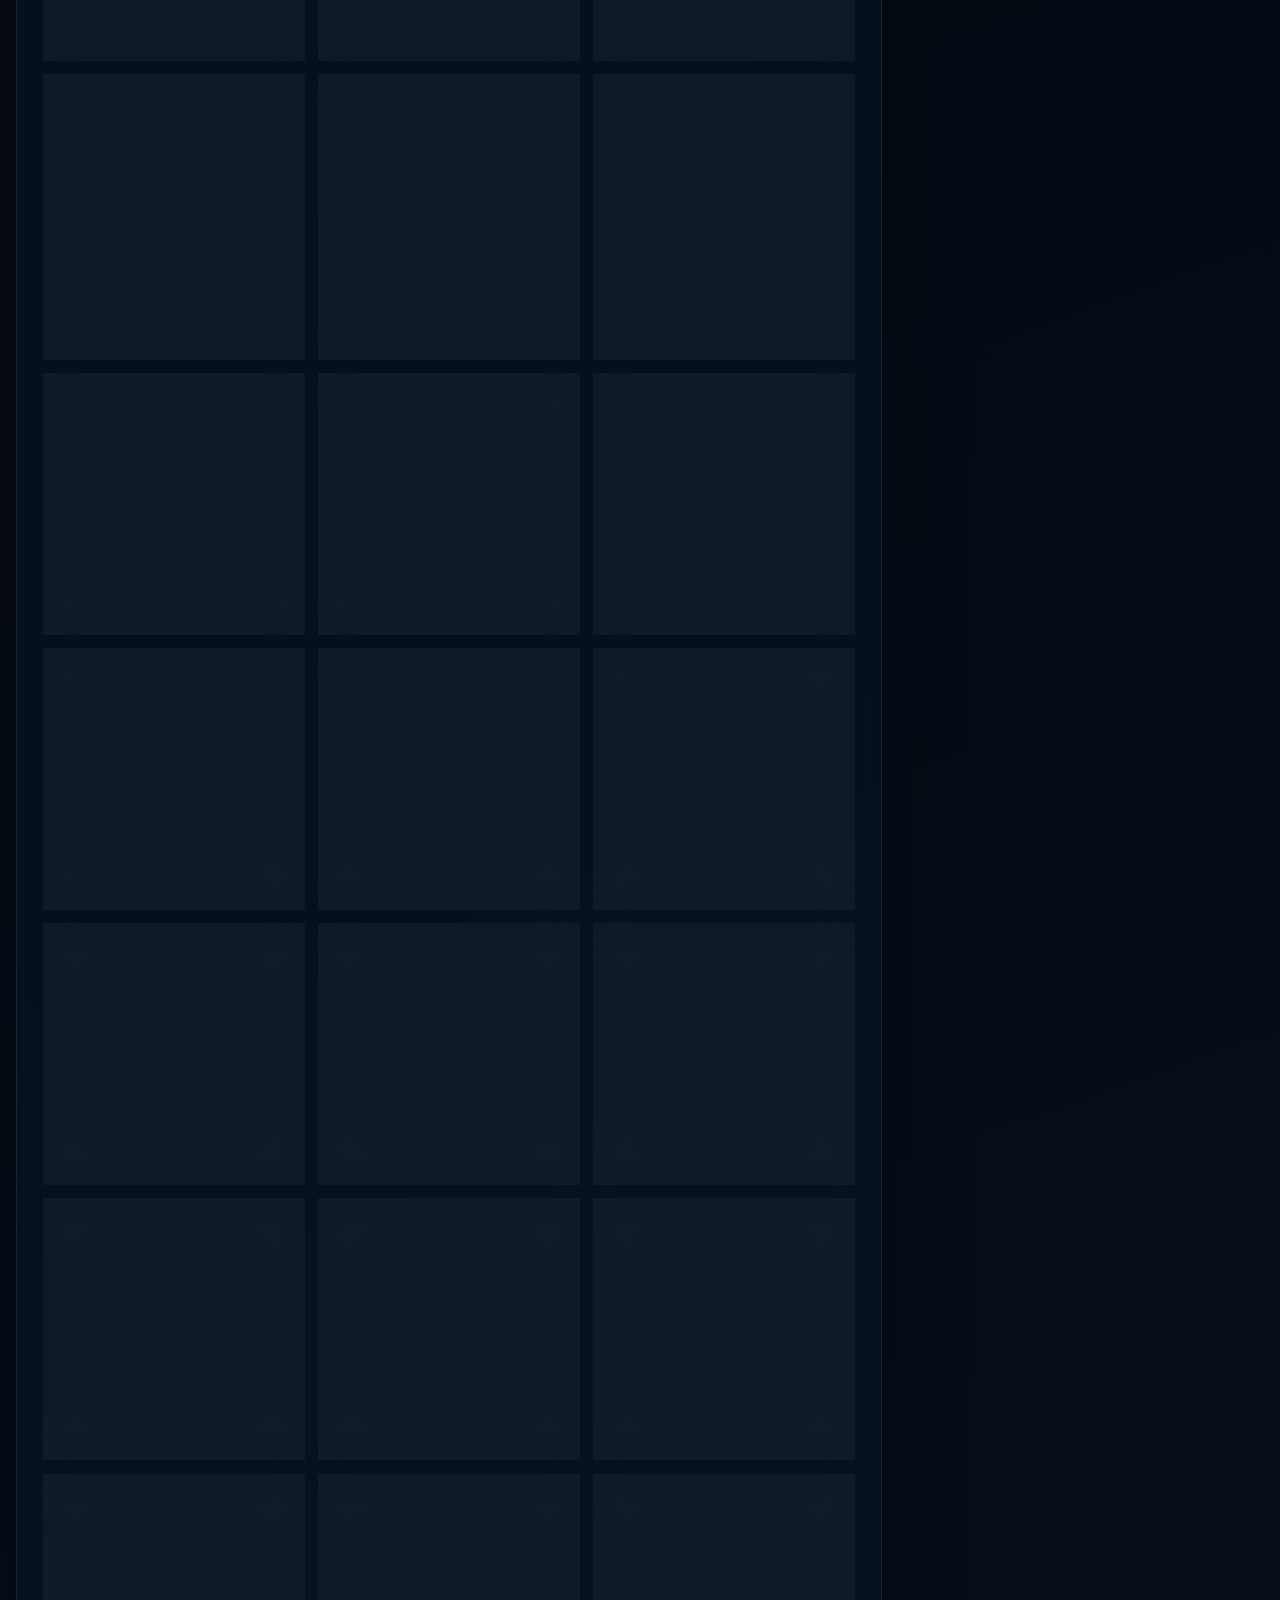
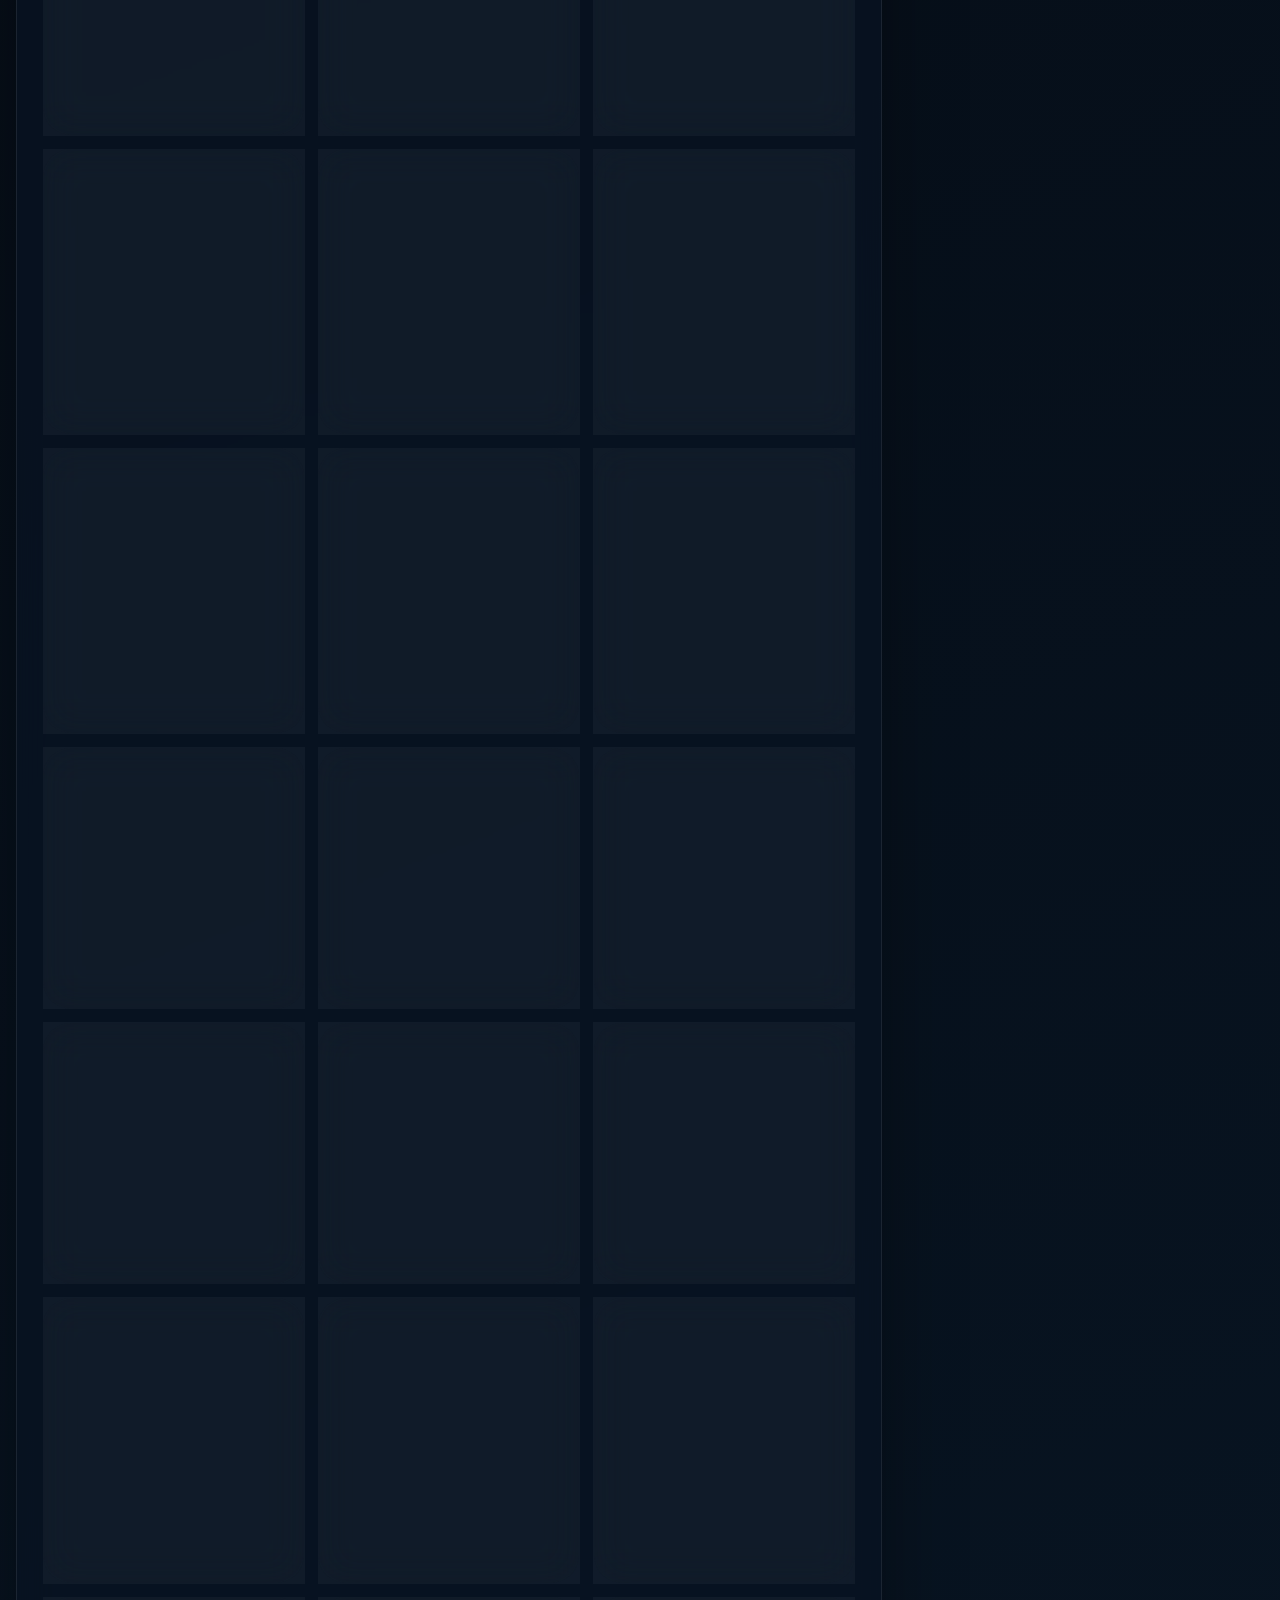
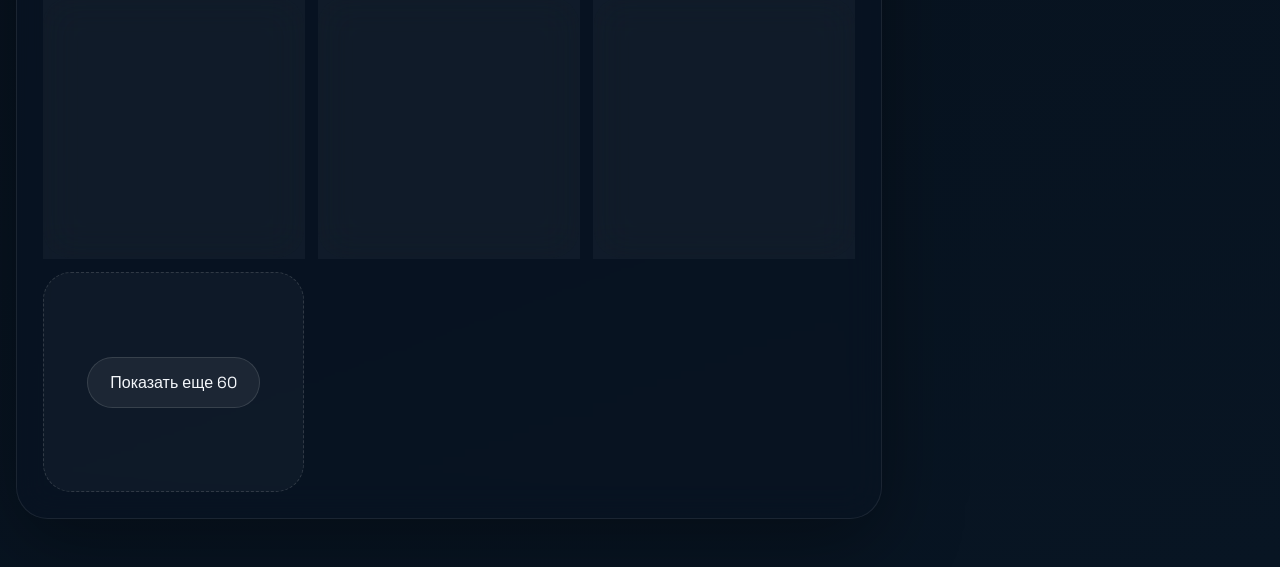
==== commit 49fb1981: "UX: bright nav buttons, remove footer SEO blocks" ====
--- a/index.html
+++ b/index.html
@@ -174,24 +174,6 @@
           <div id="station-grid" class="station-grid"></div>
         </section>
 
-        <section class="catalog-panel seo-landing-panel">
-          <div class="panel-heading catalog-heading">
-            <div>
-              <p class="eyebrow">SEO-разделы</p>
-              <h3>Что можно слушать и смотреть онлайн</h3>
-            </div>
-          </div>
-          <p class="seo-landing-text">
-            Радиотека помогает быстро найти онлайн радио и перейти к тематическим подборкам. Для популярных запросов мы сделали отдельные страницы с удобной навигацией.
-          </p>
-          <ul class="seo-landing-links">
-            <li><a href="./tv-online.html">Смотреть ТВ онлайн</a></li>
-            <li><a href="./nashe-radio-online.html">Наше Радио слушать онлайн</a></li>
-            <li><a href="./kanal-1-online.html">1 канал смотреть онлайн</a></li>
-            <li><a href="./countries.html">Онлайн радио по странам</a></li>
-            <li><a href="./genres.html">Онлайн радио по жанрам</a></li>
-          </ul>
-        </section>
       </main>
 
       <div id="genre-view" class="browse-view" hidden></div>
--- a/styles.css
+++ b/styles.css
@@ -994,26 +994,39 @@
   display: inline-flex;
   align-items: center;
   justify-content: center;
+  gap: 6px;
   min-height: 42px;
-  padding: 0 16px;
+  padding: 0 18px;
   border-radius: 12px;
-  border: 1px solid var(--line);
-  background: rgba(255, 255, 255, 0.04);
-  color: var(--text);
-  font-size: 0.9rem;
+  border: 1.5px solid transparent;
+  color: #fff;
+  font-size: 0.92rem;
   font-weight: 700;
+  letter-spacing: 0.02em;
   text-decoration: none;
-  transition: transform 0.18s, border-color 0.18s, background 0.18s;
+  transition: transform 0.18s, box-shadow 0.18s, filter 0.18s;
+}
+
+/* Жанры — оранжевый */
+.topbar-link-btn:nth-child(1) {
+  background: linear-gradient(135deg, #ff7a18 0%, #e85d00 100%);
+  box-shadow: 0 3px 14px rgba(255,122,24,0.35);
+}
+
+/* Страны — бирюзовый */
+.topbar-link-btn:nth-child(2) {
+  background: linear-gradient(135deg, #42d3c8 0%, #1fa99f 100%);
+  box-shadow: 0 3px 14px rgba(66,211,200,0.30);
 }
 
 .topbar-link-btn:hover {
-  transform: translateY(-1px);
-  border-color: rgba(255, 255, 255, 0.22);
-  background: rgba(255, 255, 255, 0.08);
+  transform: translateY(-2px);
+  filter: brightness(1.1);
+  box-shadow: 0 6px 22px rgba(0,0,0,0.3);
 }
 
 .topbar-link-btn:focus-visible {
-  outline: 2px solid var(--accent);
+  outline: 2px solid #fff;
   outline-offset: 2px;
 }
 
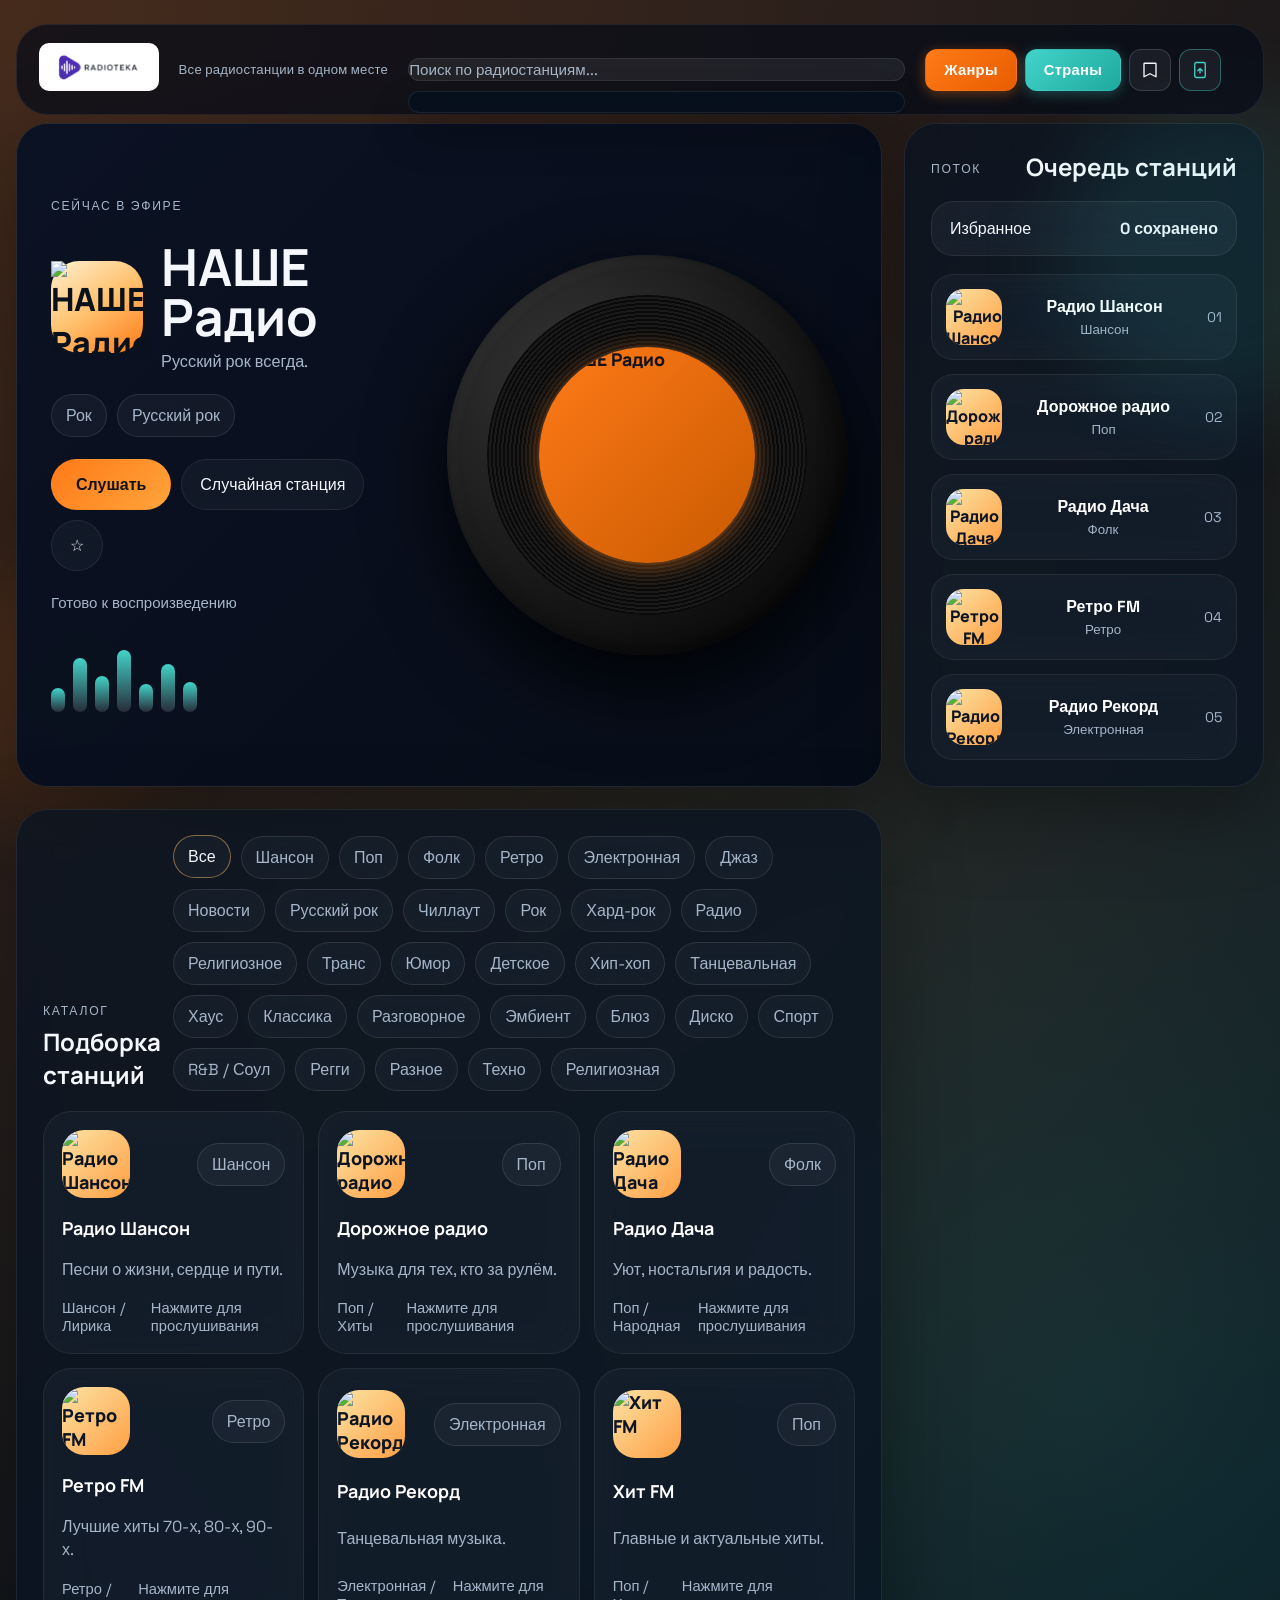
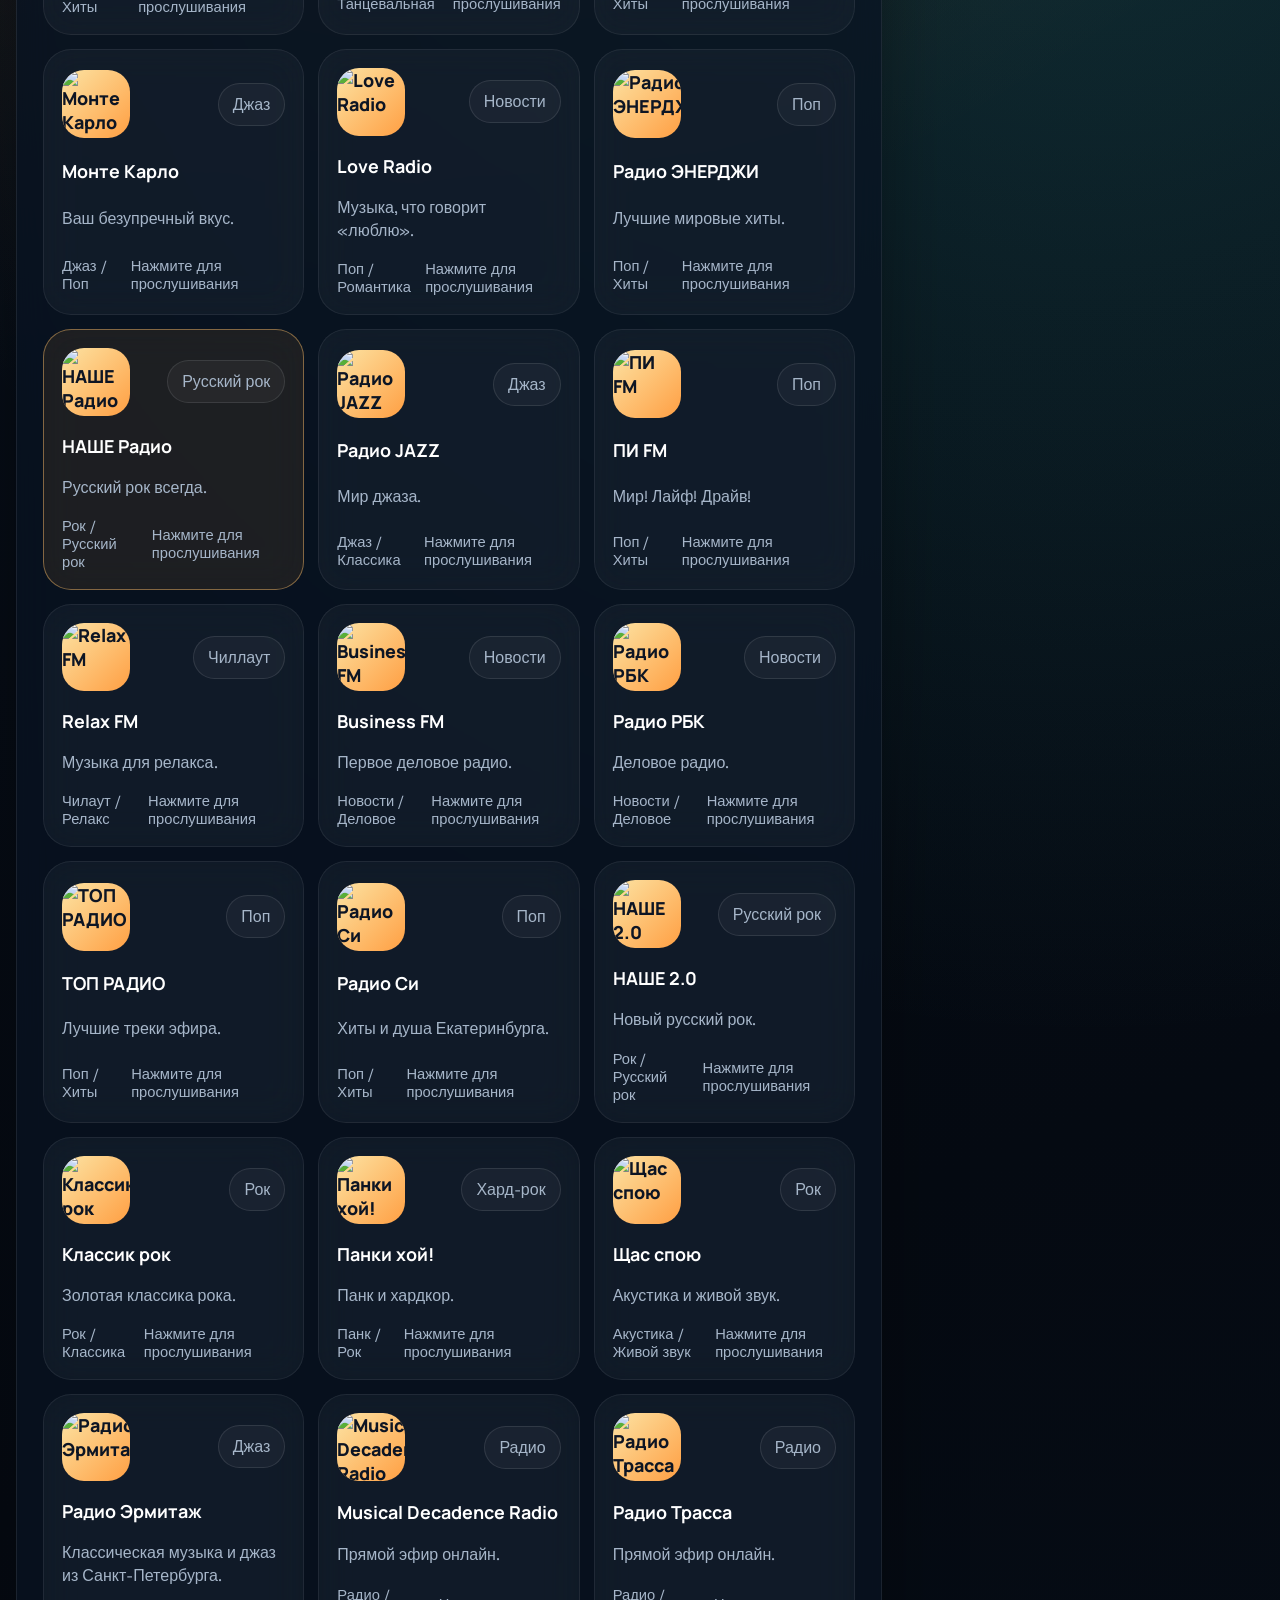
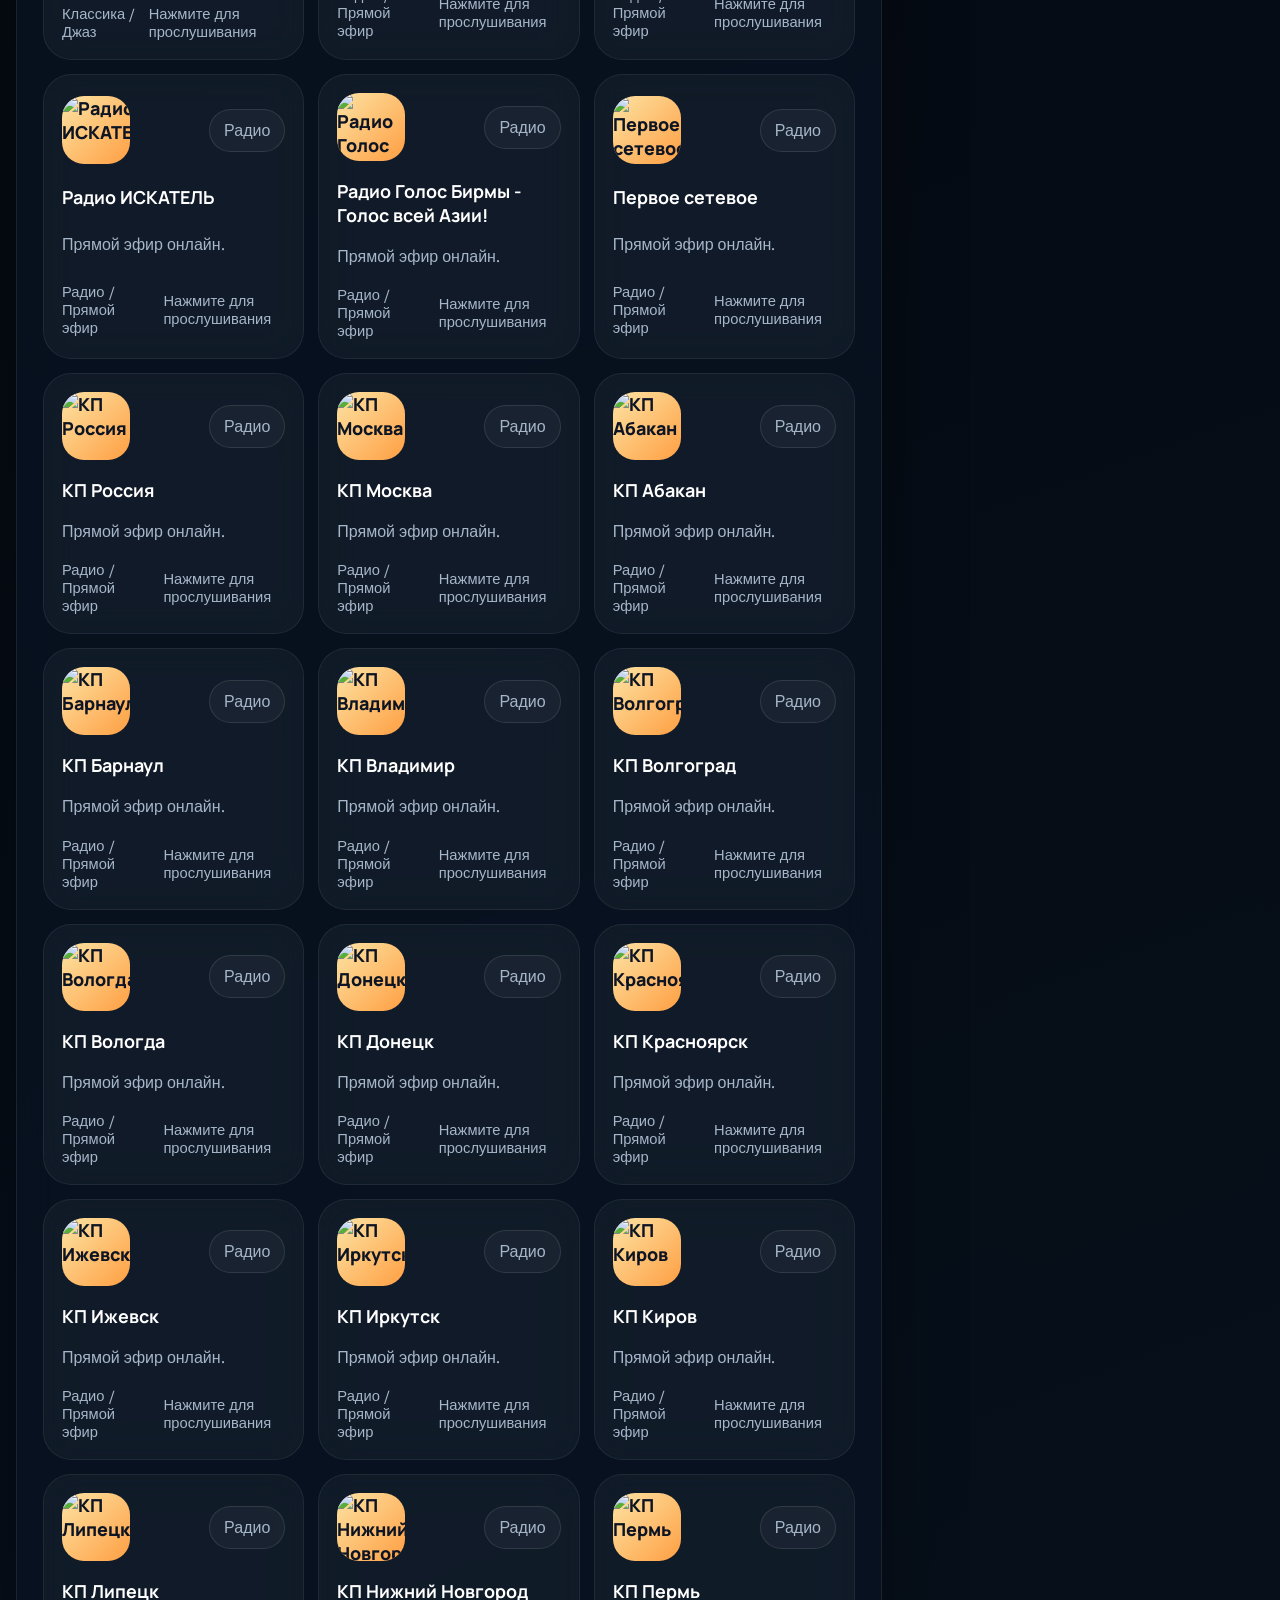
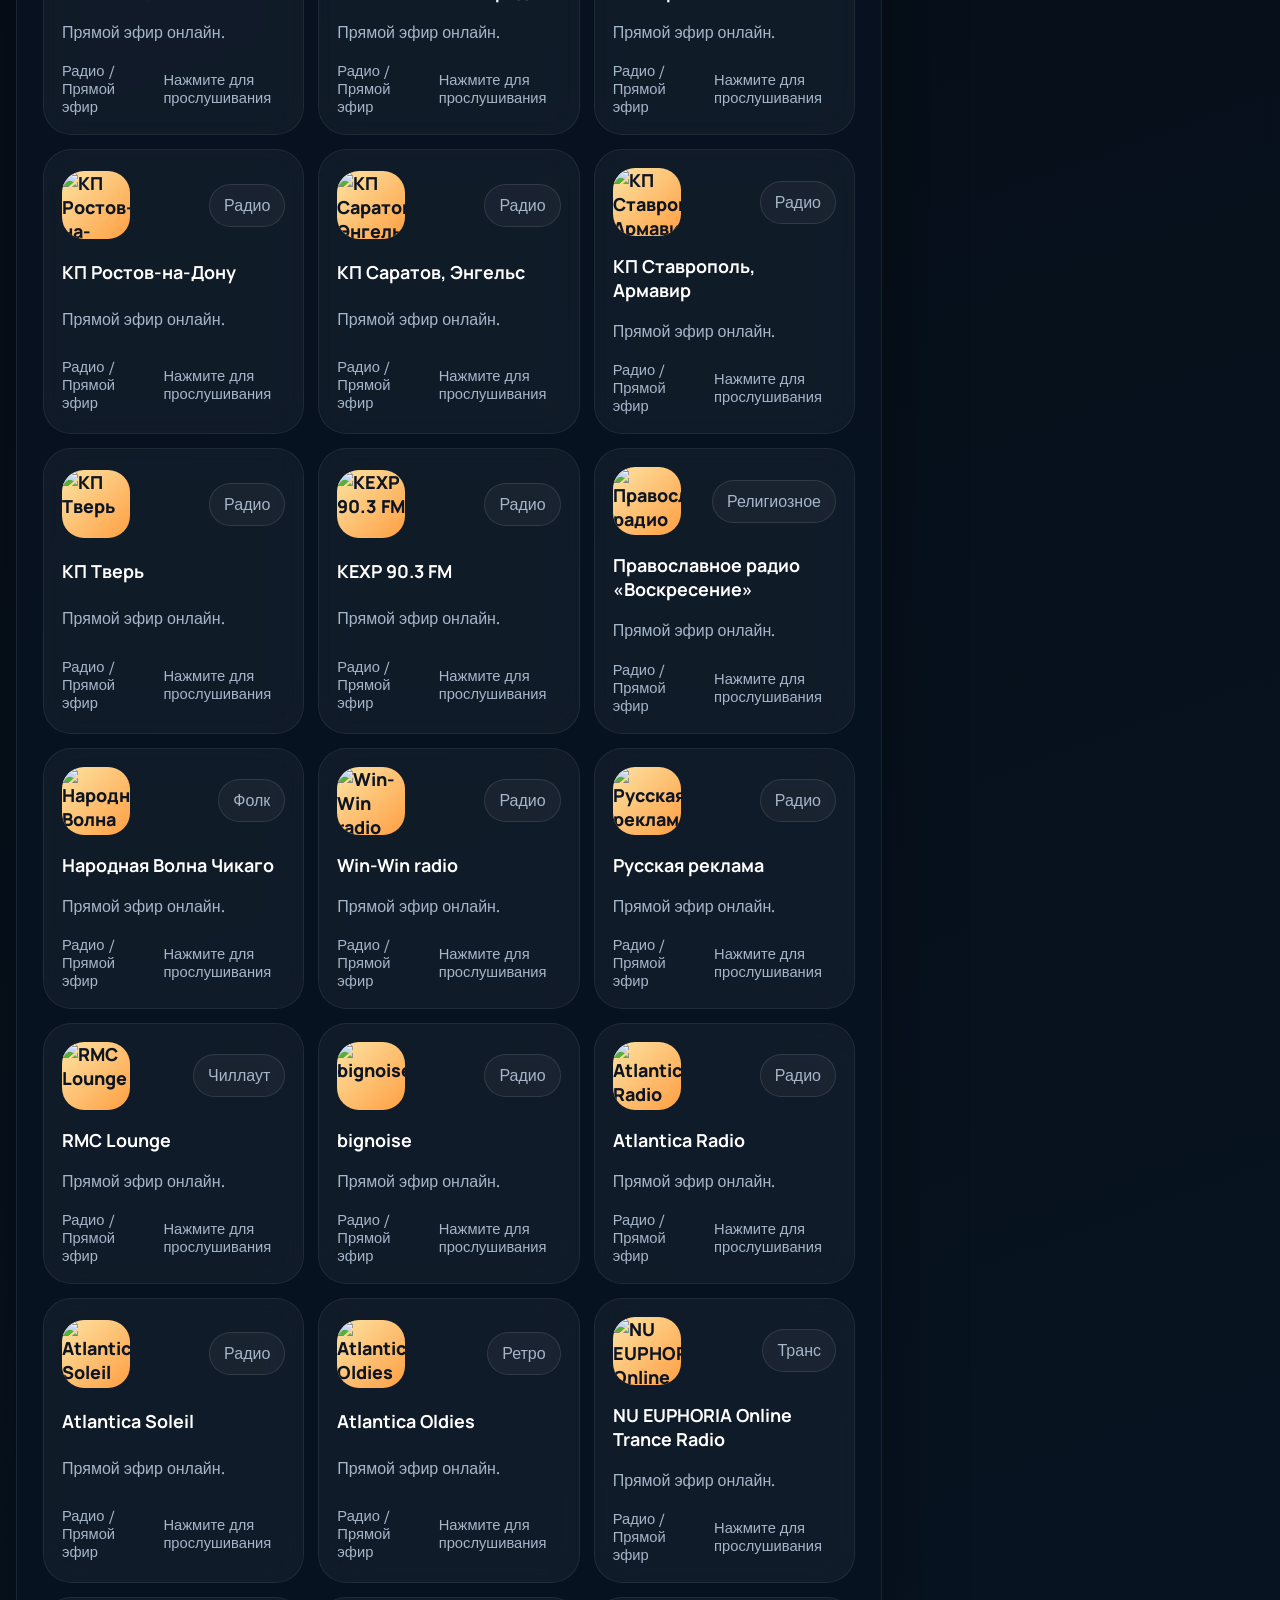
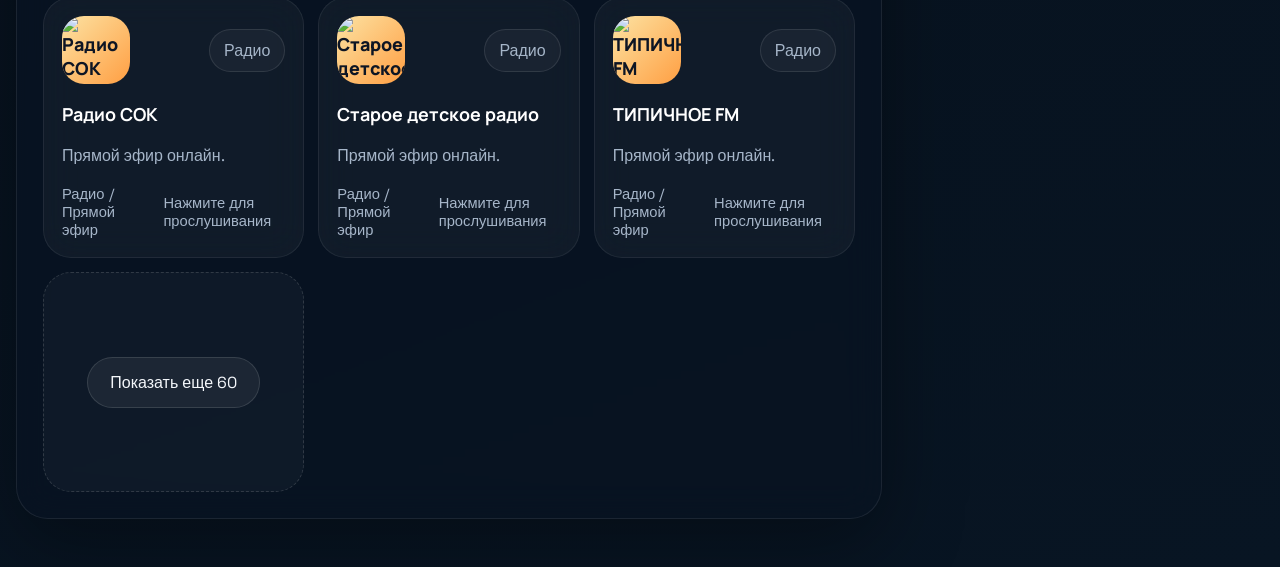
==== commit f6f01e8e: "PWA: add manifest, service worker, bookmark hint button, install button" ====
--- a/index.html
+++ b/index.html
@@ -27,6 +27,13 @@
       rel="stylesheet"
     />
     <link rel="stylesheet" href="./styles.css" />
+    <link rel="manifest" href="./manifest.json" />
+    <meta name="theme-color" content="#ff7a18" />
+    <meta name="mobile-web-app-capable" content="yes" />
+    <meta name="apple-mobile-web-app-capable" content="yes" />
+    <meta name="apple-mobile-web-app-status-bar-style" content="black-translucent" />
+    <meta name="apple-mobile-web-app-title" content="Радиотека" />
+    <link rel="apple-touch-icon" href="./logo2.jpg" />
     <script type="application/ld+json">
       {
         "@context": "https://schema.org",
@@ -92,6 +99,15 @@
         <div class="topbar-shortcuts" aria-label="Переход к фильтрам">
           <a class="topbar-link-btn" href="./genres.html">Жанры</a>
           <a class="topbar-link-btn" href="./countries.html">Страны</a>
+          <button id="bookmark-btn" class="topbar-util-btn" type="button" aria-label="Добавить в закладки" title="Добавить в закладки">
+            <svg xmlns="http://www.w3.org/2000/svg" viewBox="0 0 24 24" fill="none" aria-hidden="true"><path d="M5 3h14a1 1 0 0 1 1 1v17l-8-4-8 4V4a1 1 0 0 1 1-1z" stroke="currentColor" stroke-width="1.8" stroke-linejoin="round"/></svg>
+          </button>
+          <button id="pwa-install-btn" class="topbar-util-btn pwa-install-btn" type="button" aria-label="Добавить на главный экран" title="Добавить на главный экран" hidden>
+            <svg xmlns="http://www.w3.org/2000/svg" viewBox="0 0 24 24" fill="none" aria-hidden="true"><rect x="5" y="2" width="14" height="20" rx="2" stroke="currentColor" stroke-width="1.8"/><path d="M12 10v6M9 13l3-3 3 3" stroke="currentColor" stroke-width="1.8" stroke-linecap="round" stroke-linejoin="round"/></svg>
+          </button>
+        </div>
+        <div id="bookmark-toast" class="bookmark-toast" hidden>
+          Нажмите <kbd>Ctrl+D</kbd> (Mac: <kbd>⌘+D</kbd>) чтобы сохранить в закладки
         </div>
 
         <nav class="topbar-nav" id="topbar-nav" hidden></nav>
@@ -186,5 +202,34 @@
     <script src="./stations-data.js"></script>
     <script src="https://cdn.jsdelivr.net/npm/hls.js@1"></script>
     <script src="./app.js?v=3"></script>
+    <script>
+      // Service Worker
+      if ('serviceWorker' in navigator) {
+        navigator.serviceWorker.register('./sw.js').catch(() => {});
+      }
+
+      // Bookmark hint
+      document.getElementById('bookmark-btn').addEventListener('click', () => {
+        const toast = document.getElementById('bookmark-toast');
+        toast.hidden = false;
+        clearTimeout(toast._t);
+        toast._t = setTimeout(() => { toast.hidden = true; }, 4000);
+      });
+
+      // PWA install
+      let _deferredPrompt = null;
+      window.addEventListener('beforeinstallprompt', e => {
+        e.preventDefault();
+        _deferredPrompt = e;
+        document.getElementById('pwa-install-btn').hidden = false;
+      });
+      document.getElementById('pwa-install-btn').addEventListener('click', async () => {
+        if (!_deferredPrompt) return;
+        _deferredPrompt.prompt();
+        await _deferredPrompt.userChoice;
+        _deferredPrompt = null;
+        document.getElementById('pwa-install-btn').hidden = true;
+      });
+    </script>
   </body>
 </html>
--- a/styles.css
+++ b/styles.css
@@ -1030,6 +1030,77 @@
   outline-offset: 2px;
 }
 
+/* ── Util icon buttons (bookmark, PWA install) ── */
+.topbar-util-btn {
+  display: inline-flex;
+  align-items: center;
+  justify-content: center;
+  width: 42px;
+  height: 42px;
+  border-radius: 12px;
+  border: 1.5px solid rgba(255,255,255,0.14);
+  background: rgba(255,255,255,0.06);
+  color: var(--text);
+  cursor: pointer;
+  transition: background 0.18s, border-color 0.18s, transform 0.18s;
+  flex-shrink: 0;
+}
+
+.topbar-util-btn svg {
+  width: 18px;
+  height: 18px;
+}
+
+.topbar-util-btn:hover {
+  background: rgba(255,255,255,0.12);
+  border-color: rgba(255,255,255,0.28);
+  transform: translateY(-1px);
+}
+
+.pwa-install-btn {
+  border-color: rgba(66,211,200,0.4);
+  color: var(--teal);
+}
+
+.pwa-install-btn:hover {
+  background: rgba(66,211,200,0.12);
+  border-color: var(--teal);
+}
+
+/* ── Bookmark toast ── */
+.bookmark-toast {
+  position: fixed;
+  top: 80px;
+  left: 50%;
+  transform: translateX(-50%);
+  background: var(--panel-strong);
+  border: 1px solid rgba(255,255,255,0.14);
+  border-radius: 14px;
+  padding: 14px 22px;
+  font-size: 0.95rem;
+  color: var(--text);
+  box-shadow: 0 8px 32px rgba(0,0,0,0.4);
+  z-index: 9999;
+  white-space: nowrap;
+  animation: toast-in 0.2s ease;
+}
+
+.bookmark-toast kbd {
+  display: inline-block;
+  padding: 2px 7px;
+  border-radius: 6px;
+  border: 1px solid rgba(255,255,255,0.25);
+  background: rgba(255,255,255,0.08);
+  font-family: inherit;
+  font-size: 0.9em;
+  font-weight: 700;
+}
+
+@keyframes toast-in {
+  from { opacity: 0; transform: translateX(-50%) translateY(-8px); }
+  to   { opacity: 1; transform: translateX(-50%) translateY(0); }
+}
+
 .nav-btn {
   padding: 9px 18px;
   border-radius: 12px;
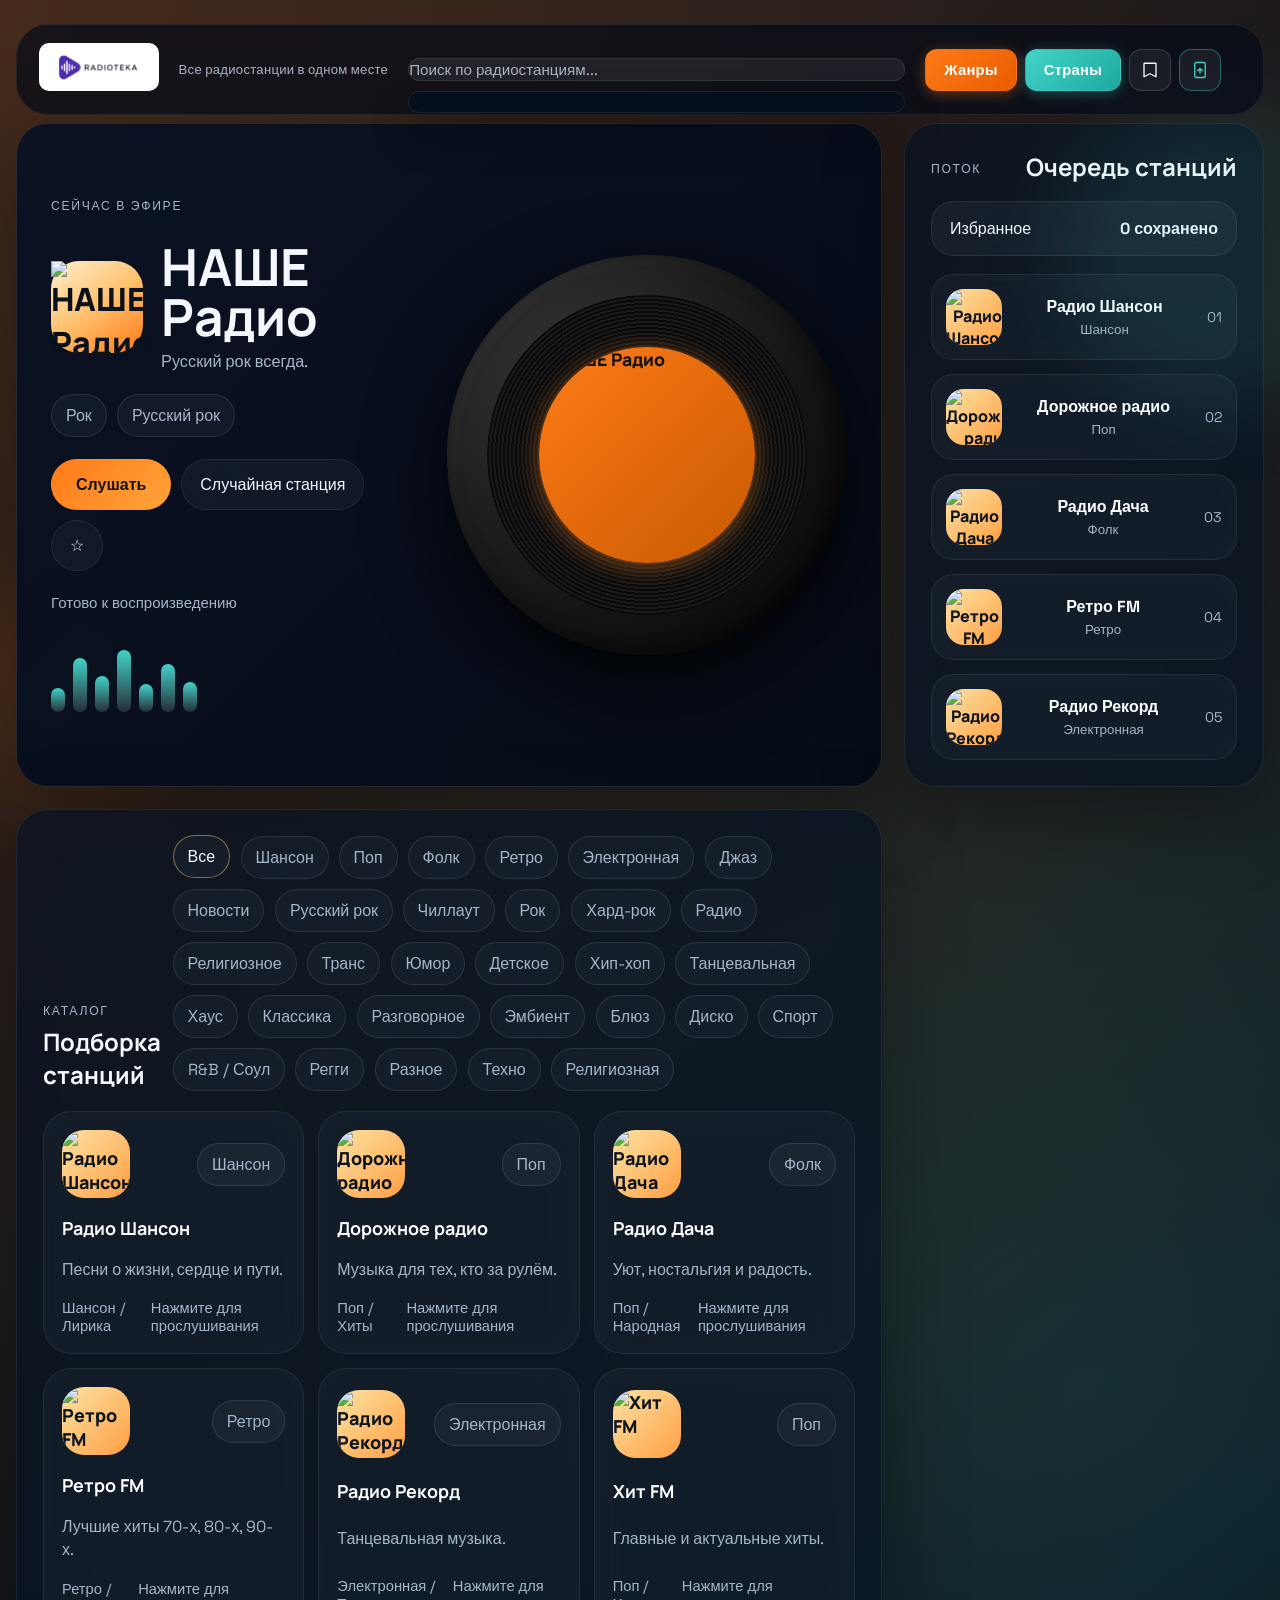
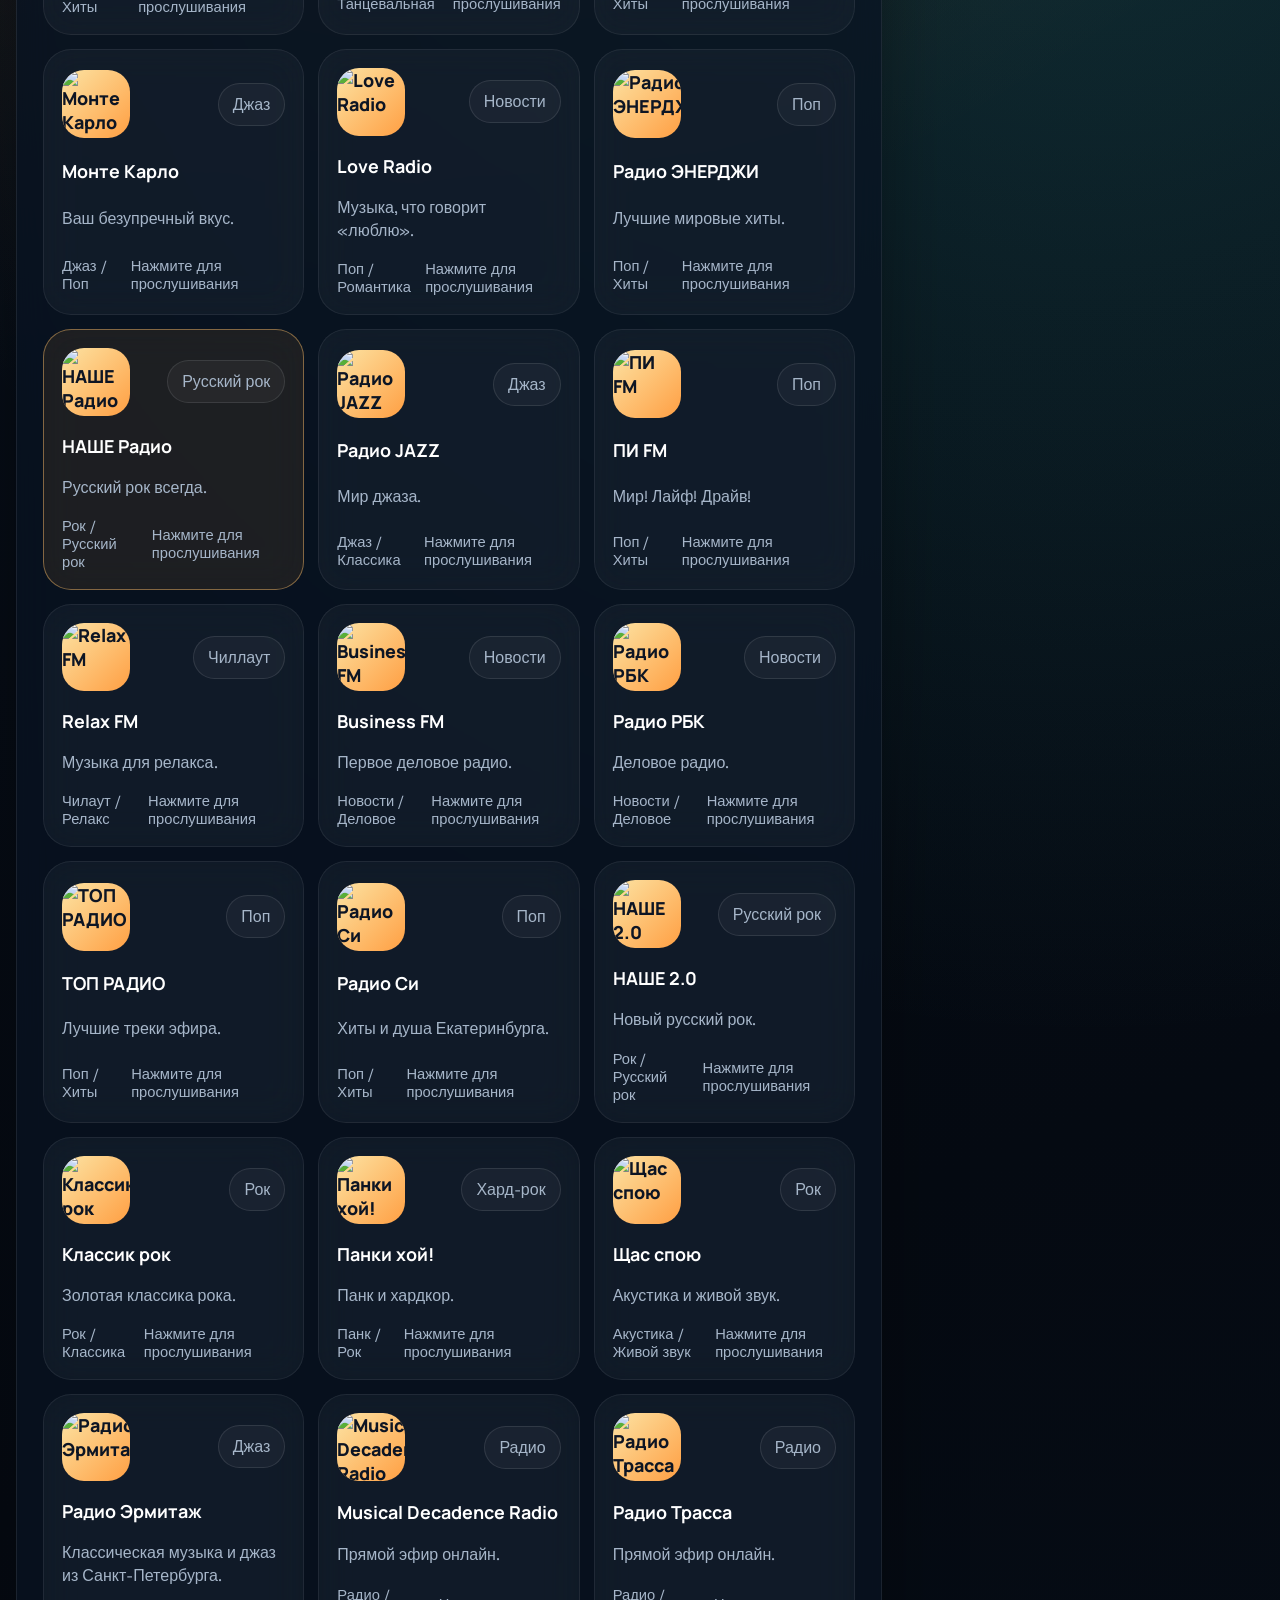
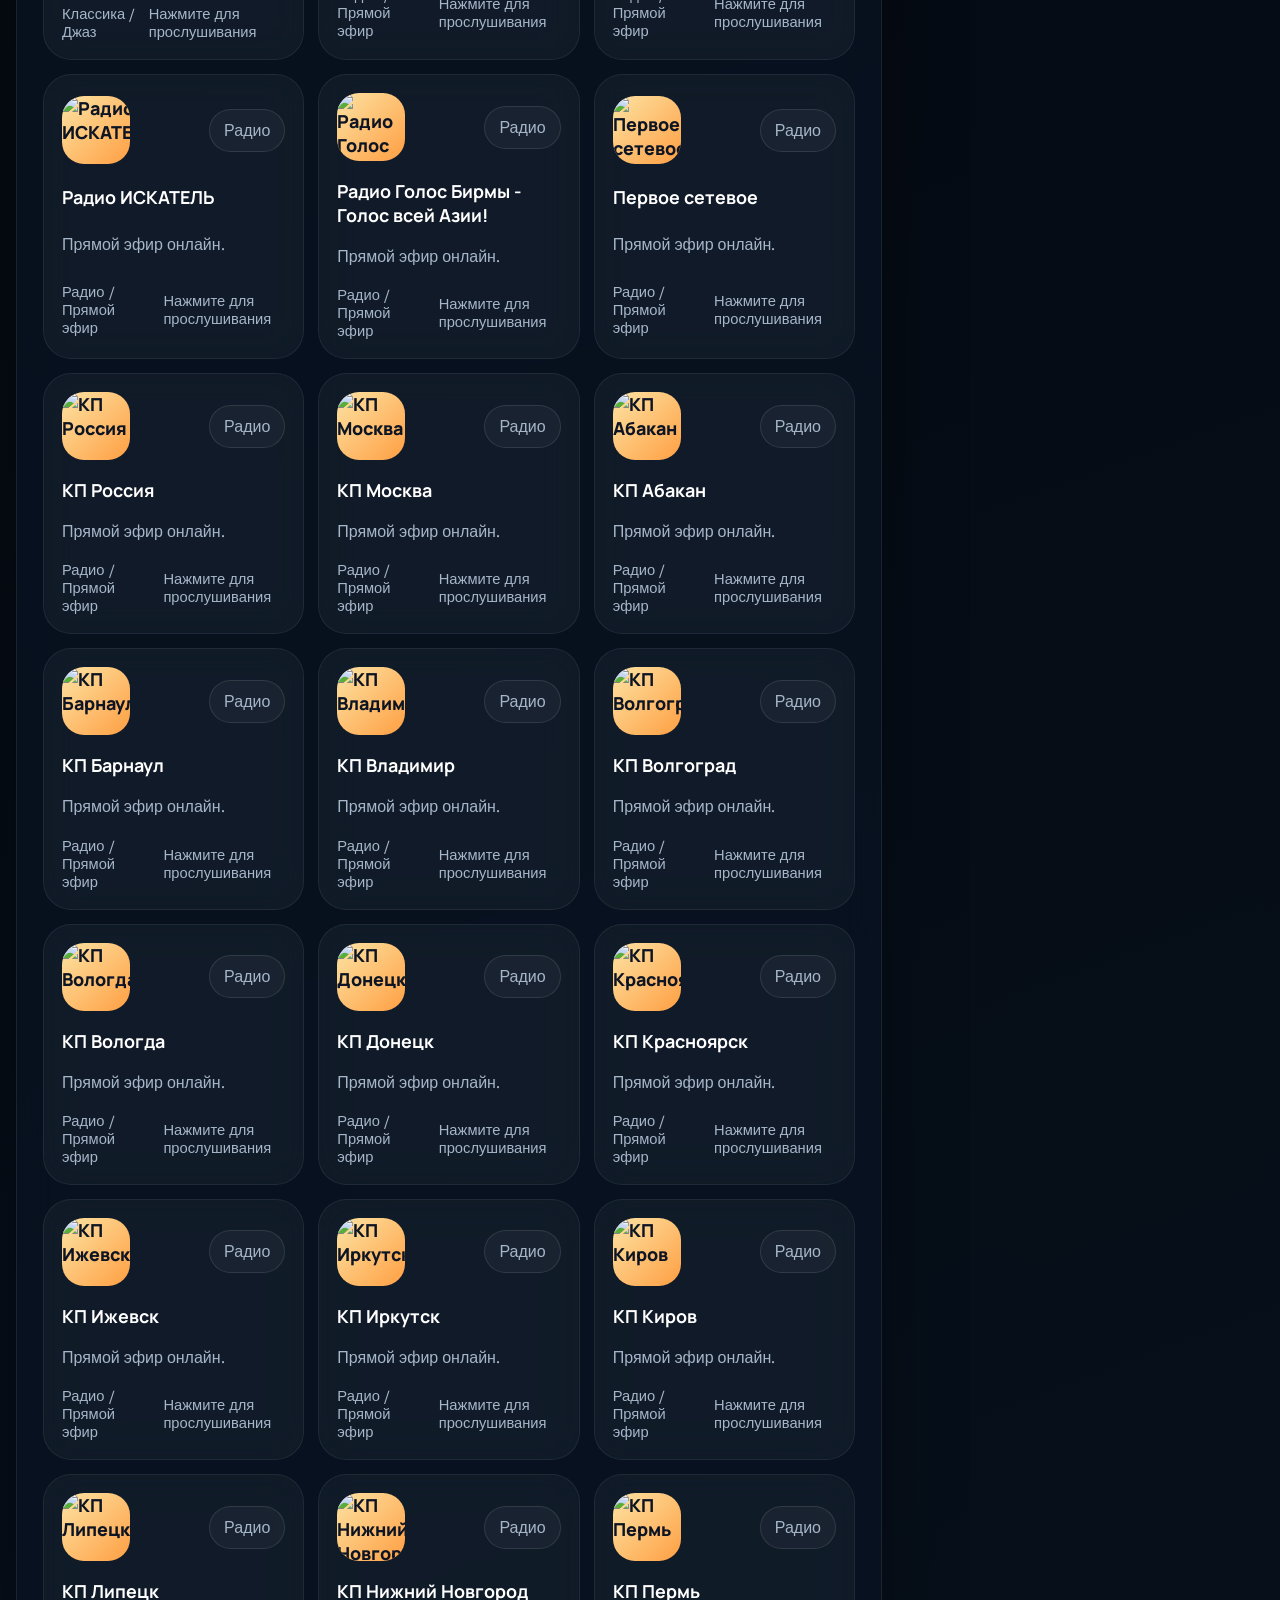
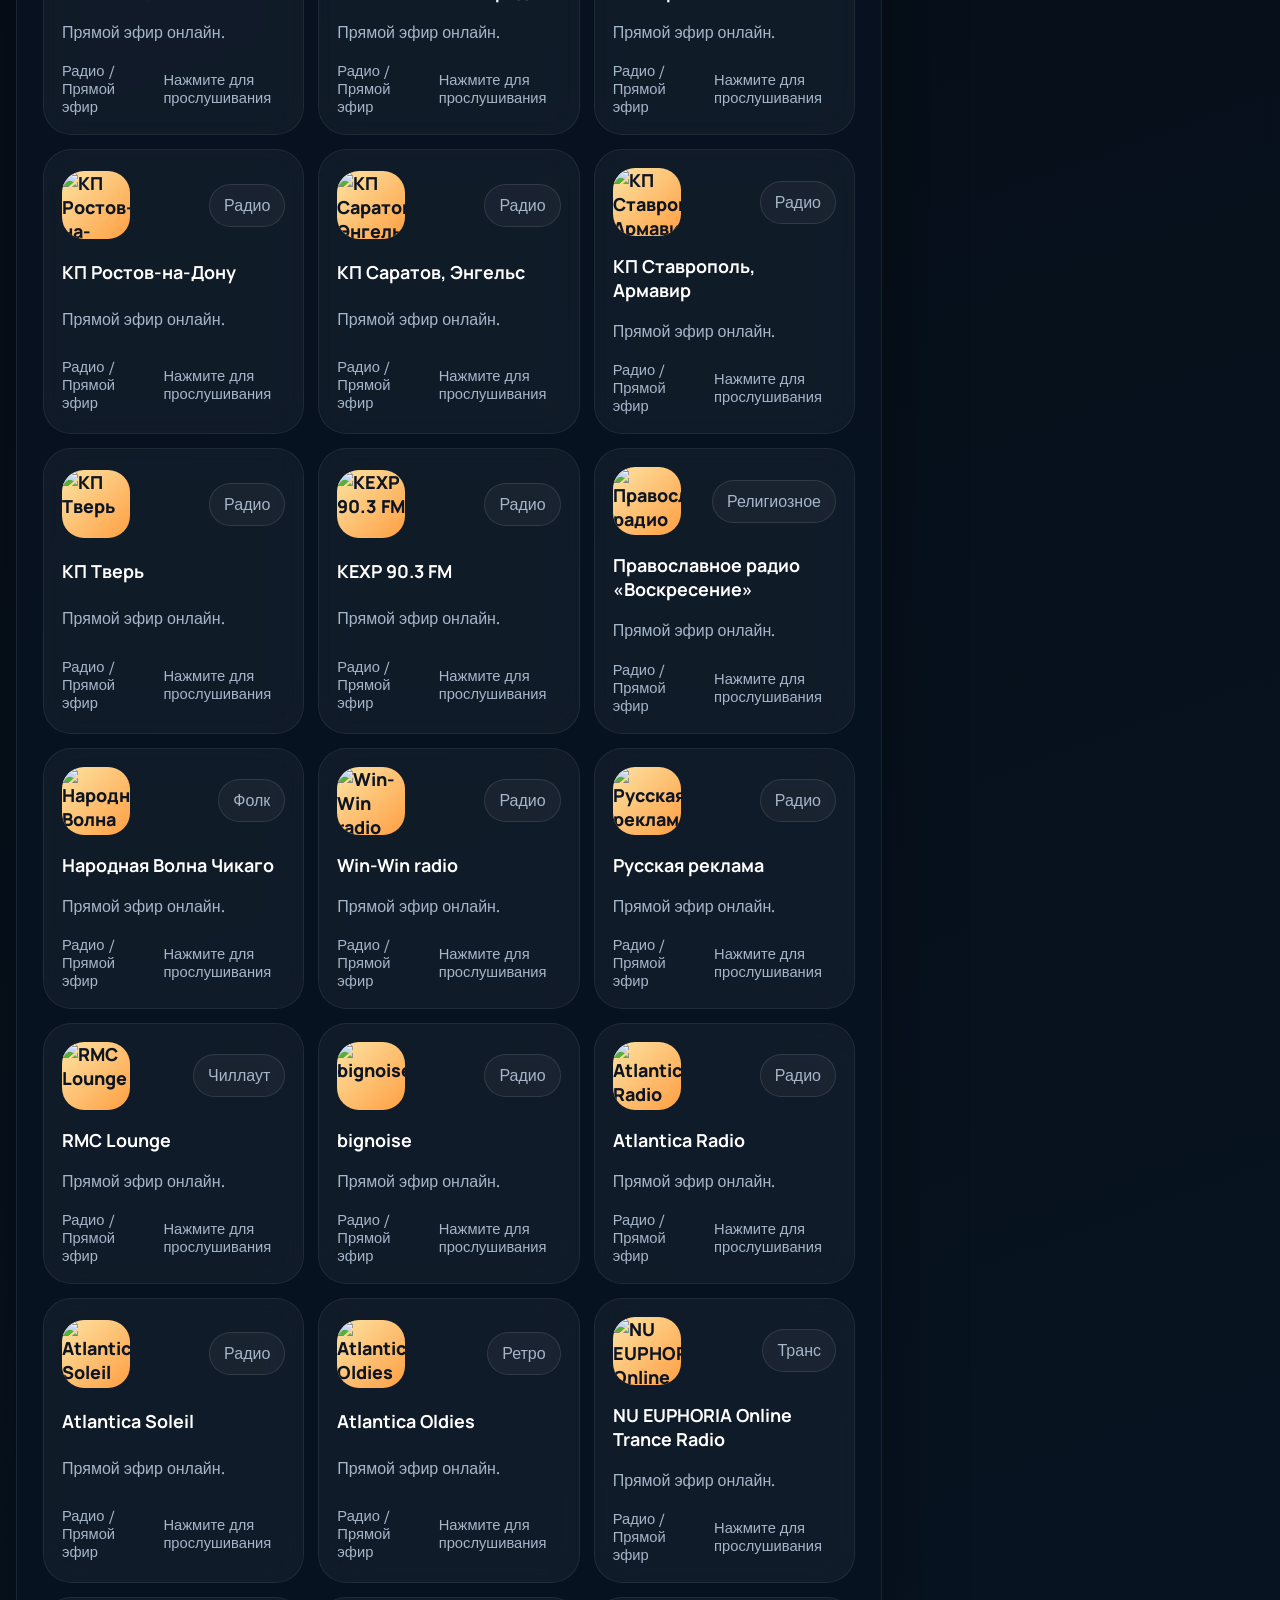
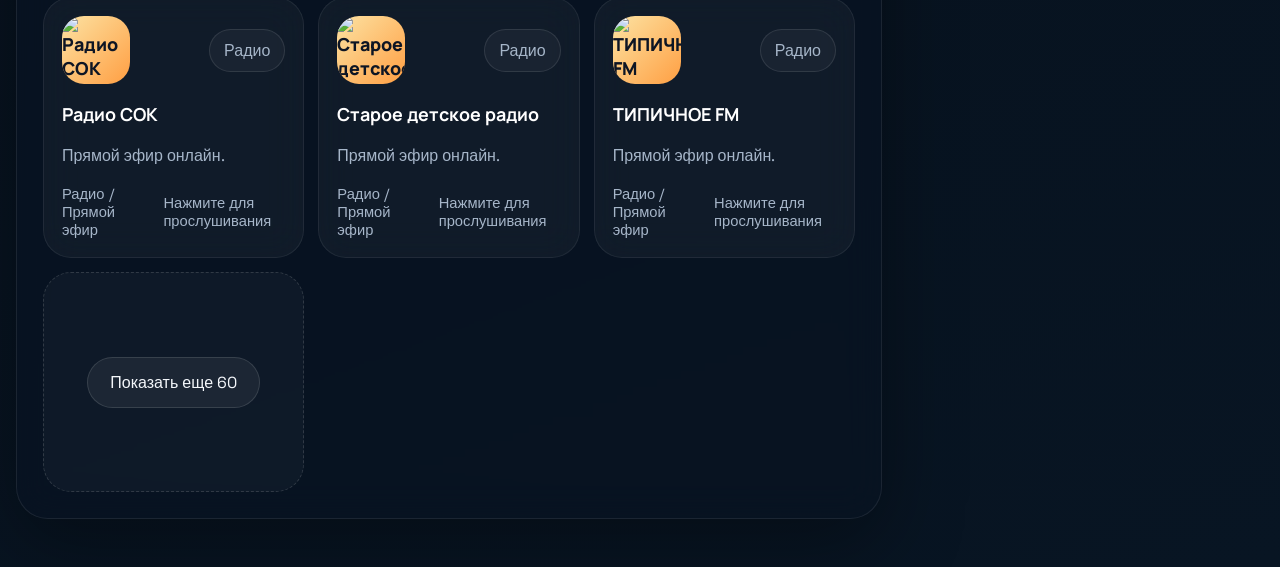
==== commit bcbbf6f8: "Adjust mobile player vinyl placement" ====
--- a/index.html
+++ b/index.html
@@ -96,6 +96,46 @@
           </div>
         </div>
 
+        <section class="mobile-now-playing" aria-label="Текущая станция">
+          <div class="mobile-now-playing-copy">
+            <p class="eyebrow">Сейчас в эфире</p>
+            <div class="hero-station-row mobile-hero-station-row">
+              <div class="station-badge" data-mobile-hero-badge>GS</div>
+              <div>
+                <h2 class="mobile-current-title" data-mobile-hero-title>Радио онлайн</h2>
+                <p class="current-description mobile-current-description" data-mobile-hero-description>
+                  Выберите станцию и слушайте прямой эфир.
+                </p>
+              </div>
+            </div>
+
+            <div class="tag-row mobile-tag-row" data-mobile-hero-tags></div>
+
+            <div class="control-row mobile-control-row">
+              <button class="primary-button" data-mobile-play-toggle type="button">Слушать</button>
+              <button class="ghost-button" data-mobile-next-station type="button">Случайная станция</button>
+              <button class="icon-button" data-mobile-favorite-toggle type="button" aria-label="Добавить в избранное">
+                ☆
+              </button>
+            </div>
+
+            <div class="status-row mobile-status-row">
+              <span data-mobile-play-state>Готово к воспроизведению</span>
+            </div>
+          </div>
+
+          <div class="mobile-now-playing-vinyl">
+            <div class="vinyl-disc mobile-vinyl-disc" data-mobile-vinyl-disc>
+              <div class="vinyl-grooves"></div>
+              <div class="vinyl-label" data-mobile-vinyl-label>GS</div>
+            </div>
+          </div>
+
+          <div class="visualizer mobile-visualizer" aria-hidden="true">
+            <span></span><span></span><span></span><span></span><span></span><span></span><span></span>
+          </div>
+        </section>
+
         <div class="topbar-shortcuts" aria-label="Переход к фильтрам">
           <a class="topbar-link-btn" href="./genres.html">Жанры</a>
           <a class="topbar-link-btn" href="./countries.html">Страны</a>
--- a/styles.css
+++ b/styles.css
@@ -872,6 +872,10 @@
     align-items: stretch;
   }
 
+  .topbar-search {
+    flex: 0 0 auto;
+  }
+
   .topbar,
   .catalog-heading,
   .panel-heading {
@@ -887,6 +891,98 @@
   .search-wrap {
     min-width: 100%;
     max-width: none;
+  }
+
+  .mobile-now-playing {
+    display: grid;
+    grid-template-columns: minmax(0, 1fr) minmax(120px, 34vw);
+    grid-template-areas:
+      "copy vinyl"
+      "visualizer visualizer";
+    align-items: start;
+    gap: 18px;
+    padding: 18px;
+    border: 1px solid rgba(255, 255, 255, 0.08);
+    border-radius: 24px;
+    background:
+      radial-gradient(circle at top right, rgba(66, 211, 200, 0.12), transparent 32%),
+      radial-gradient(circle at bottom left, rgba(255, 122, 24, 0.12), transparent 30%),
+      linear-gradient(150deg, rgba(9, 19, 34, 0.94) 0%, rgba(7, 15, 28, 0.96) 100%);
+    box-shadow: inset 0 1px 0 rgba(255, 255, 255, 0.04);
+  }
+
+  .mobile-now-playing-copy {
+    grid-area: copy;
+    display: grid;
+    gap: 16px;
+  }
+
+  .mobile-hero-station-row {
+    align-items: center;
+    flex-direction: row;
+    gap: 14px;
+  }
+
+  .mobile-current-title {
+    margin: 0;
+    font-family: "Manrope", sans-serif;
+    font-size: clamp(2rem, 8vw, 2.8rem);
+    line-height: 0.95;
+    max-width: 8ch;
+  }
+
+  .mobile-current-description {
+    margin-top: 8px;
+    max-width: 28ch;
+    font-size: 0.96rem;
+  }
+
+  .mobile-tag-row {
+    gap: 8px;
+  }
+
+  .mobile-tag-row .tag {
+    padding: 9px 12px;
+  }
+
+  .mobile-control-row {
+    display: grid;
+    grid-template-columns: minmax(0, 1fr) minmax(0, 1fr) 56px;
+    gap: 10px;
+  }
+
+  .mobile-control-row .primary-button,
+  .mobile-control-row .ghost-button,
+  .mobile-control-row .icon-button {
+    width: 100%;
+    min-height: 56px;
+    justify-content: center;
+  }
+
+  .mobile-status-row {
+    justify-content: flex-start;
+  }
+
+  .mobile-now-playing-vinyl {
+    grid-area: vinyl;
+    display: flex;
+    justify-content: center;
+    align-items: flex-start;
+    padding-top: 10px;
+  }
+
+  .mobile-vinyl-disc {
+    width: min(33vw, 136px);
+    height: min(33vw, 136px);
+  }
+
+  .mobile-visualizer {
+    grid-area: visualizer;
+    margin-top: 4px;
+  }
+
+  .hero-panel {
+    display: none;
   }
 
   .hero-panel {
@@ -946,6 +1042,10 @@
 .topbar-search {
   flex: 1 1 400px;
   max-width: 100%;
+}
+
+.mobile-now-playing {
+  display: none;
 }
 
 .search-wrap {
@@ -1294,16 +1394,41 @@
   font-size: 0.9rem;
 }
 
+@media (max-width: 760px) {
+  .topbar-search {
+    flex: 0 0 auto;
+  }
+
+  .mobile-now-playing {
+    display: grid;
+  }
+}
+
 @media (max-width: 700px) {
   .topbar-nav { display: none; }
   .topbar-search { max-width: 100%; }
+  .mobile-now-playing {
+    grid-template-columns: minmax(0, 1fr) 112px;
+    gap: 16px;
+  }
+  .mobile-vinyl-disc {
+    width: 112px;
+    height: 112px;
+  }
   .topbar-shortcuts {
     width: 100%;
-    justify-content: flex-start;
+    justify-content: space-between;
+    gap: 10px;
+    flex-wrap: wrap;
   }
   .topbar-link-btn {
-    min-height: 38px;
-    padding: 0 12px;
+    min-height: 50px;
+    padding: 0 14px;
+    flex: 1 1 calc(50% - 40px);
+  }
+  .topbar-util-btn {
+    width: 50px;
+    height: 50px;
   }
   .browse-topbar {
     flex-wrap: wrap;
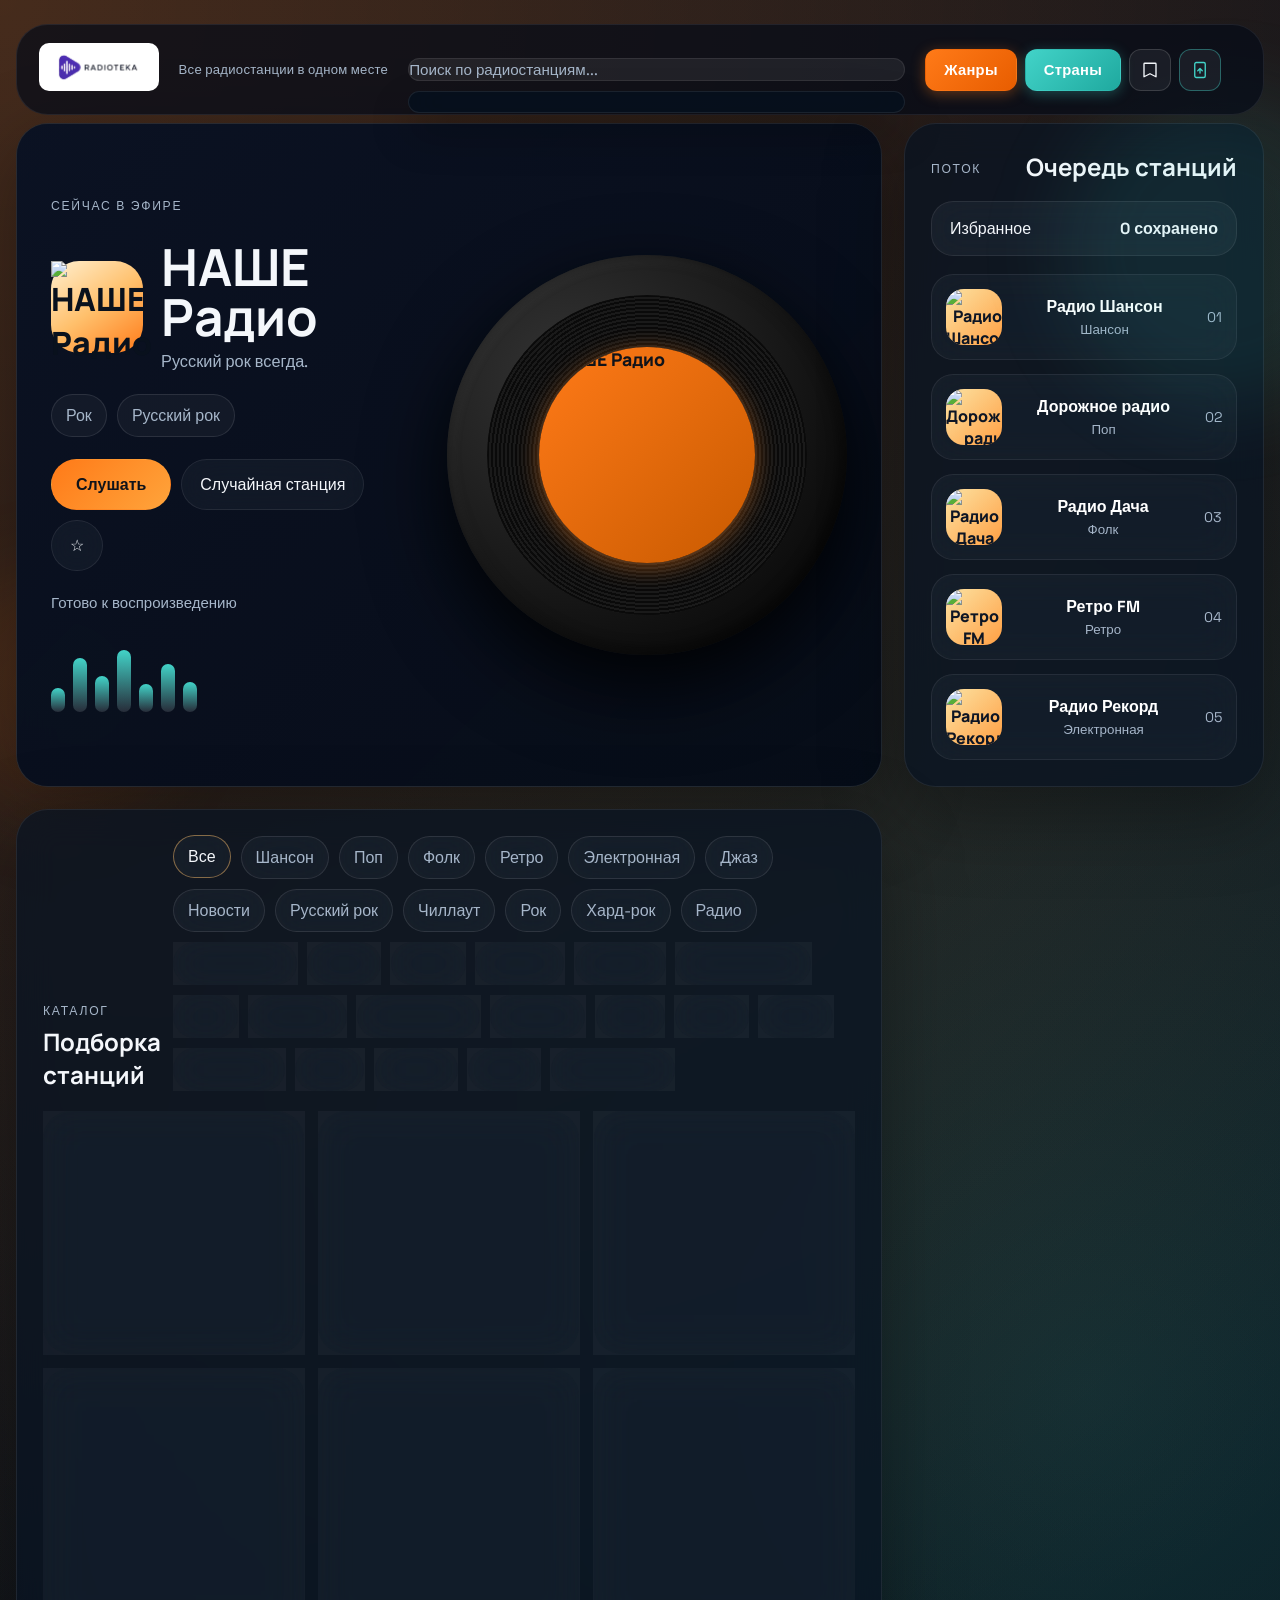
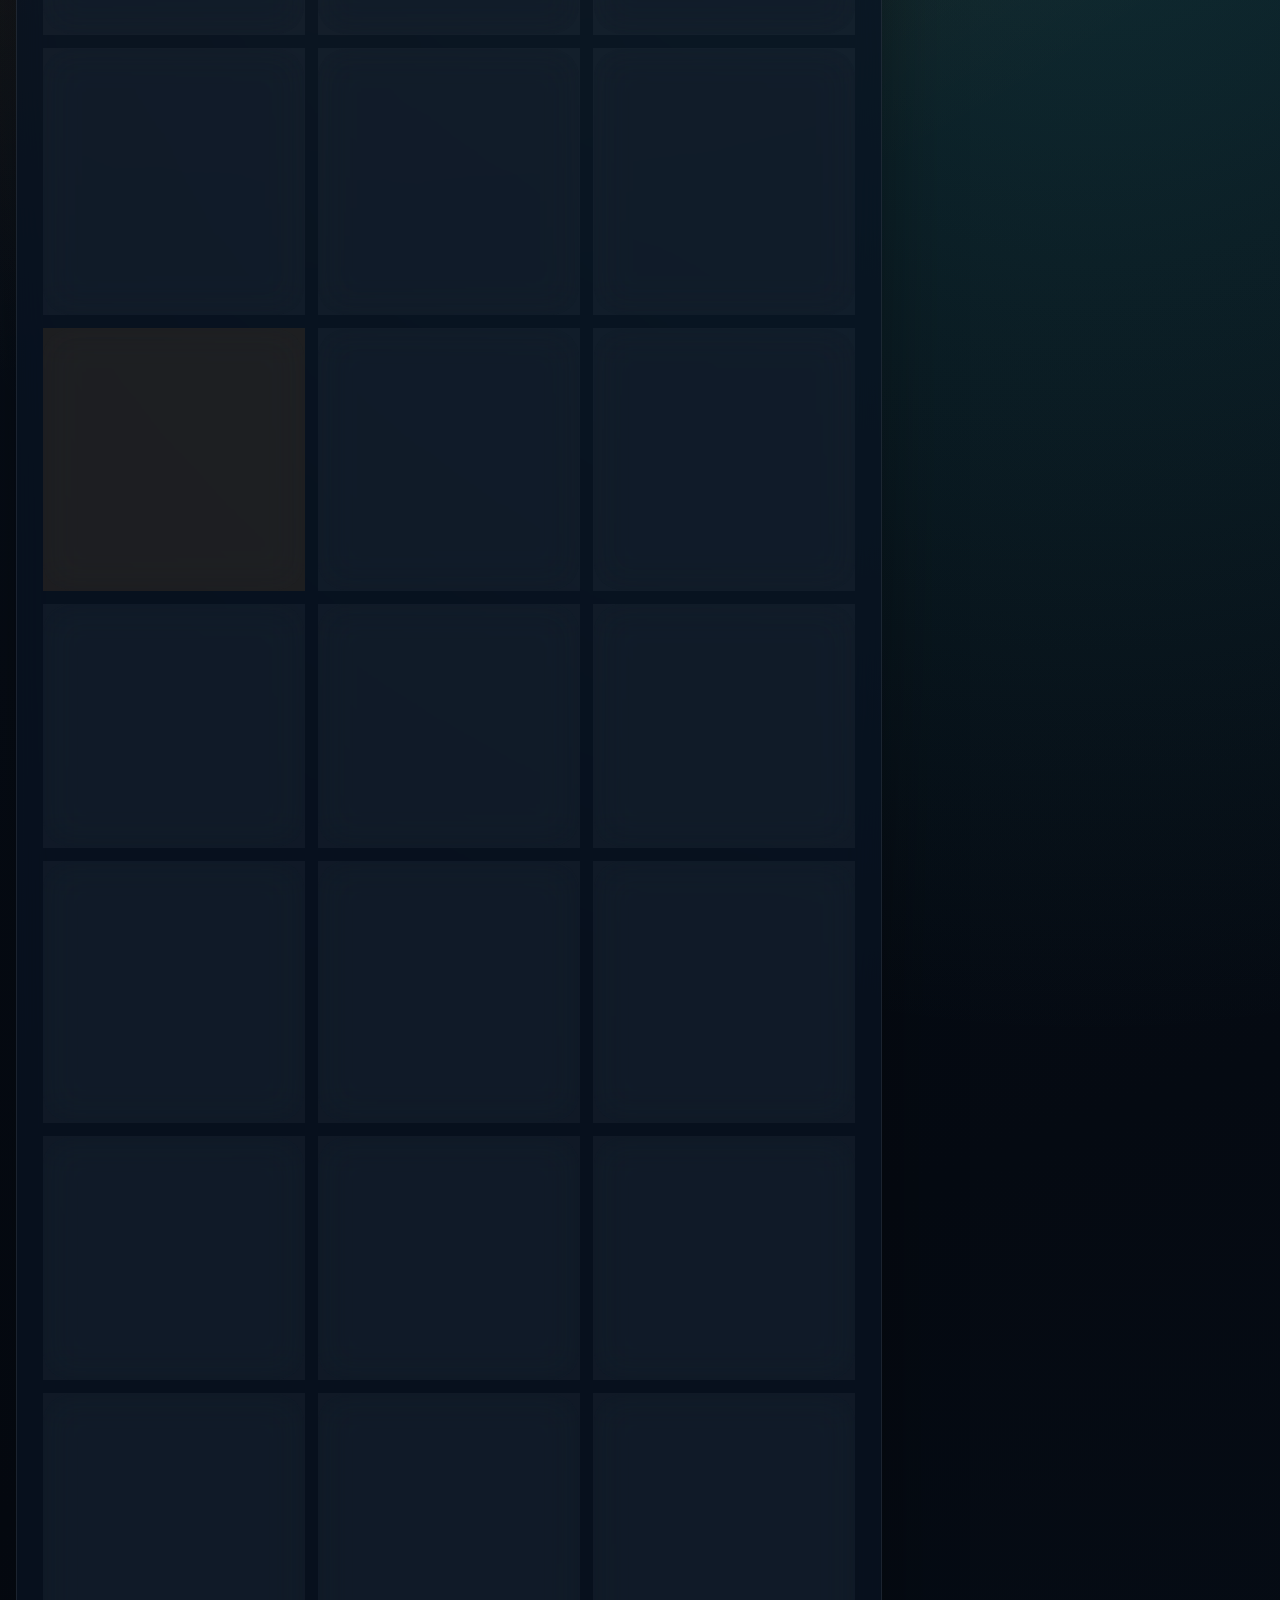
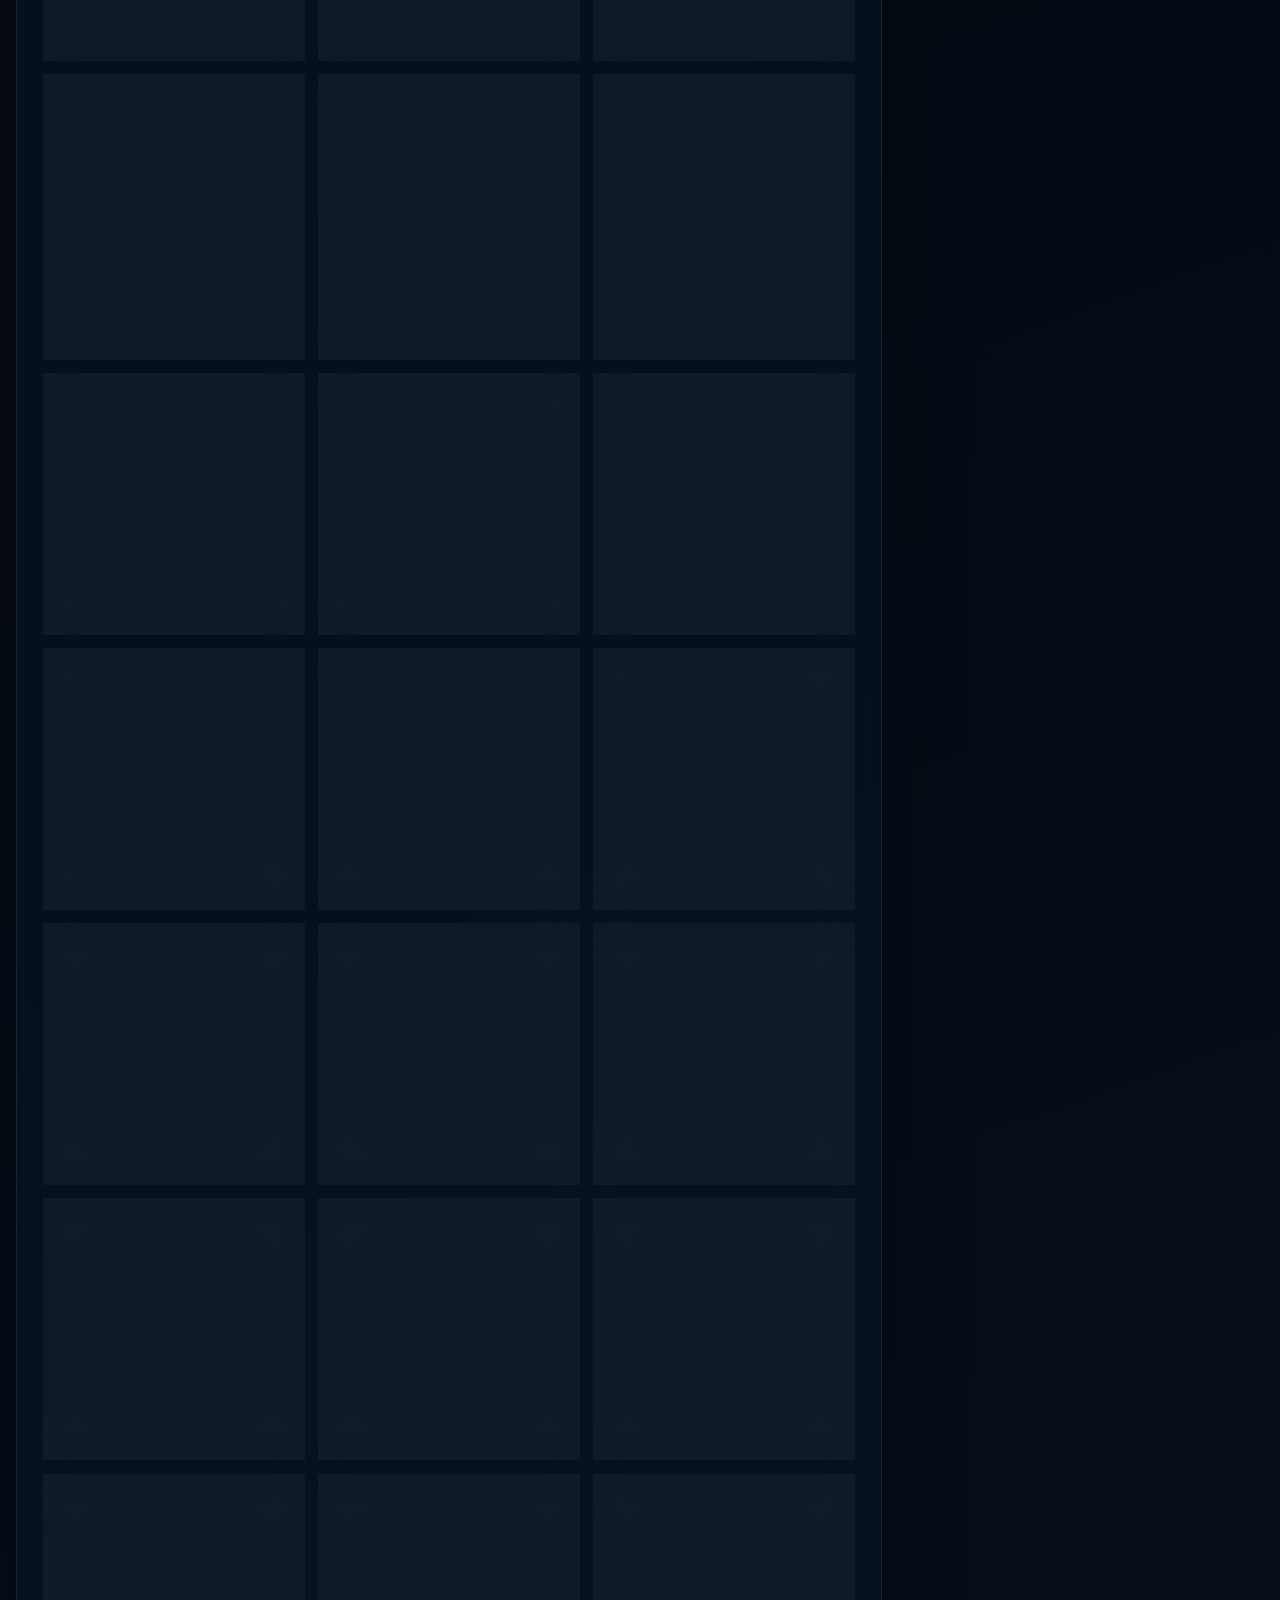
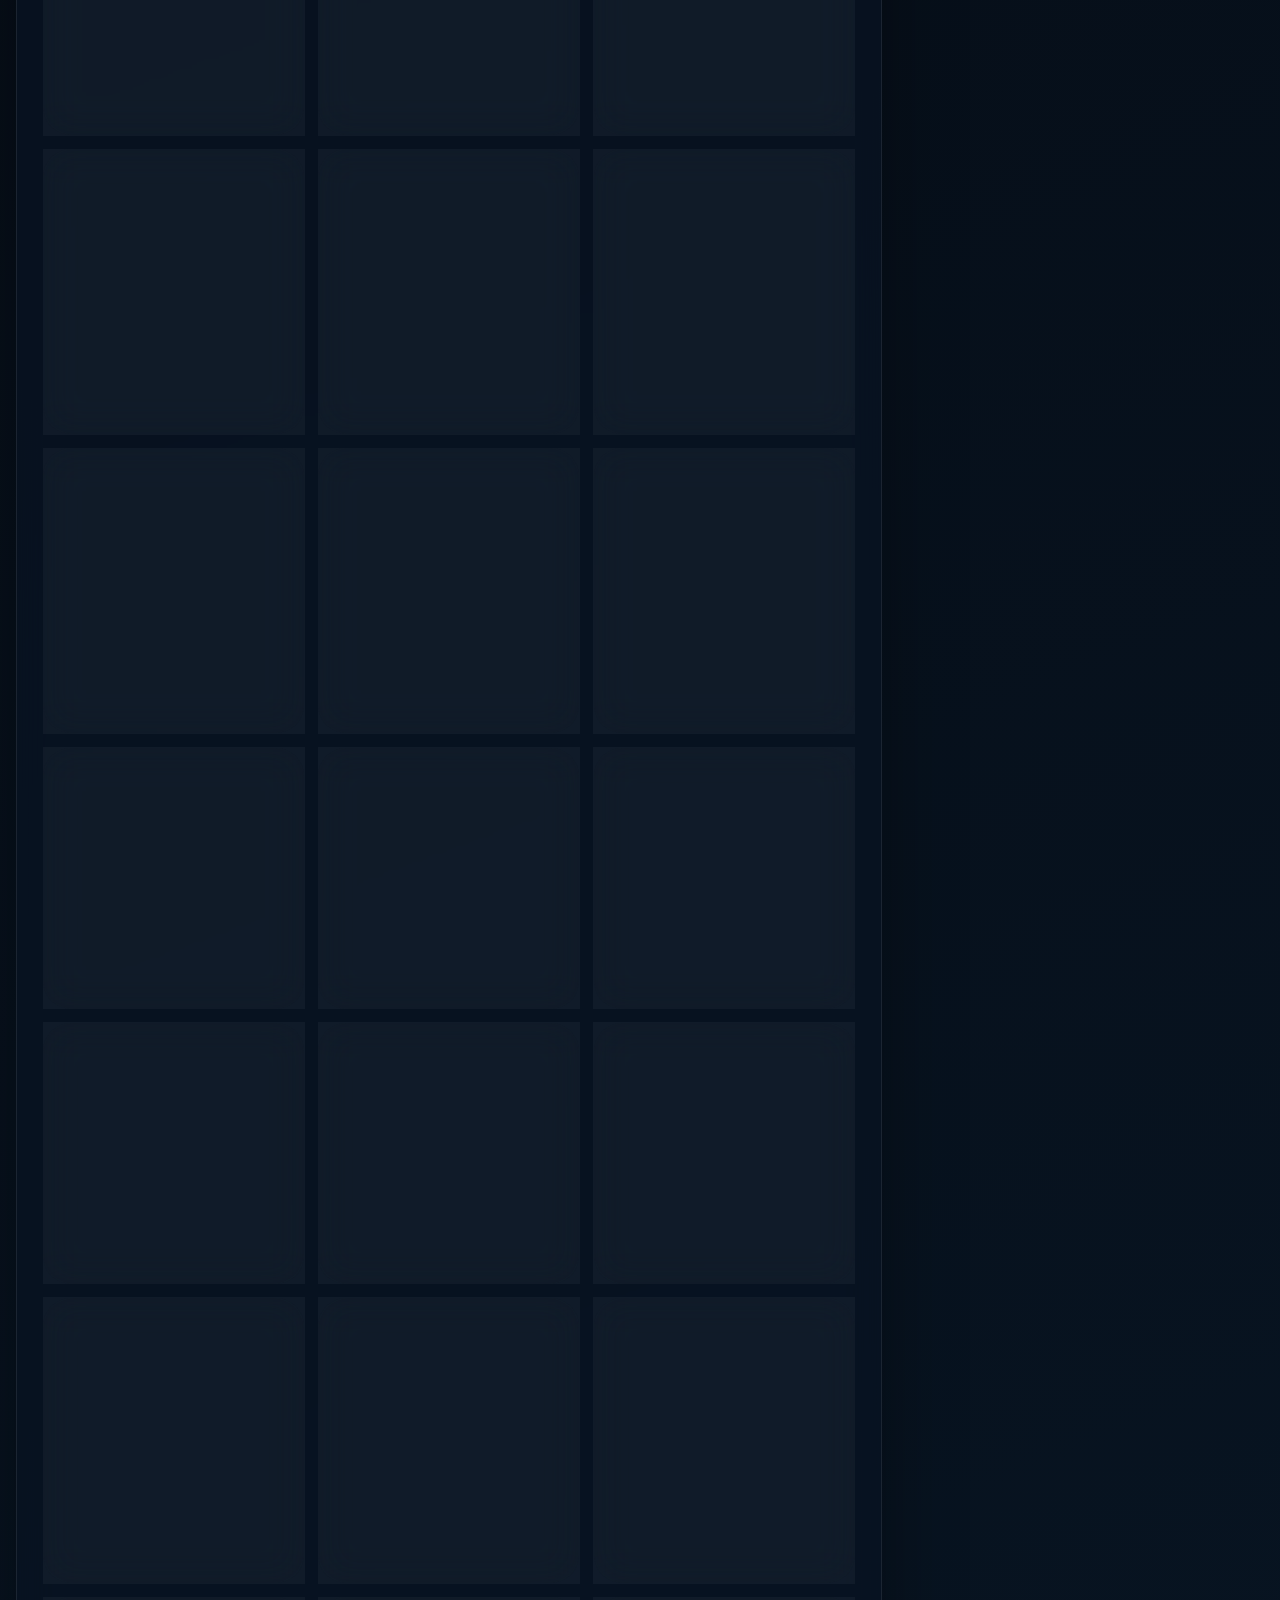
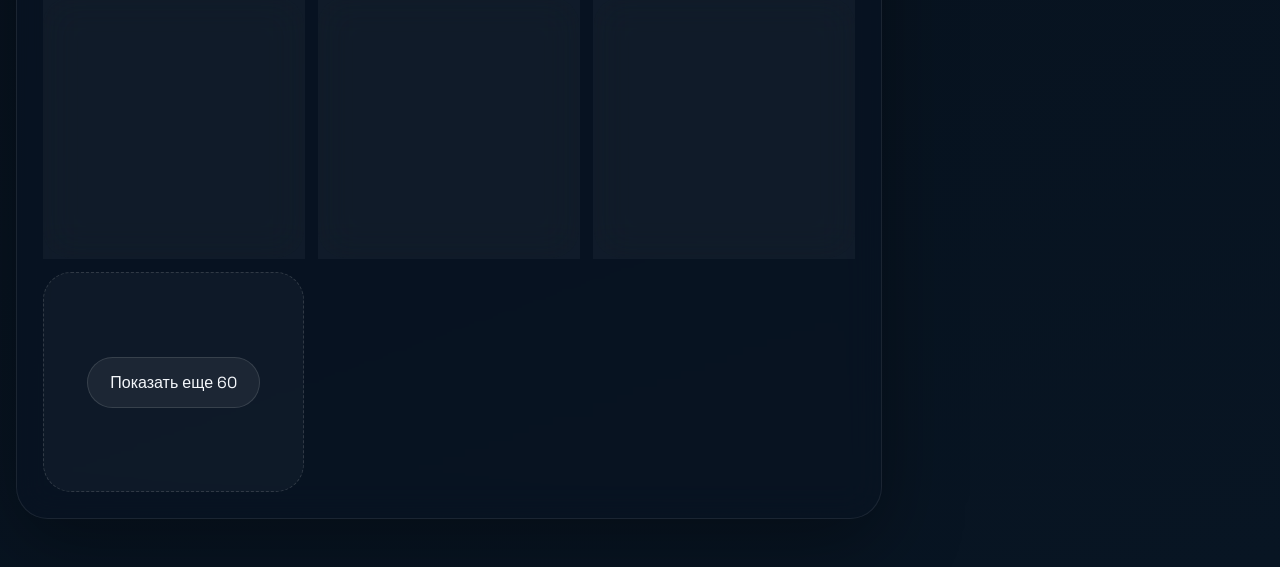
==== commit 1ee41235: "Refine mobile header player layout" ====
--- a/index.html
+++ b/index.html
@@ -110,18 +110,6 @@
             </div>
 
             <div class="tag-row mobile-tag-row" data-mobile-hero-tags></div>
-
-            <div class="control-row mobile-control-row">
-              <button class="primary-button" data-mobile-play-toggle type="button">Слушать</button>
-              <button class="ghost-button" data-mobile-next-station type="button">Случайная станция</button>
-              <button class="icon-button" data-mobile-favorite-toggle type="button" aria-label="Добавить в избранное">
-                ☆
-              </button>
-            </div>
-
-            <div class="status-row mobile-status-row">
-              <span data-mobile-play-state>Готово к воспроизведению</span>
-            </div>
           </div>
 
           <div class="mobile-now-playing-vinyl">
@@ -129,6 +117,18 @@
               <div class="vinyl-grooves"></div>
               <div class="vinyl-label" data-mobile-vinyl-label>GS</div>
             </div>
+          </div>
+
+          <div class="control-row mobile-control-row">
+            <button class="primary-button" data-mobile-play-toggle type="button">Слушать</button>
+            <button class="ghost-button" data-mobile-next-station type="button">Случайная станция</button>
+            <button class="icon-button" data-mobile-favorite-toggle type="button" aria-label="Добавить в избранное">
+              ☆
+            </button>
+          </div>
+
+          <div class="status-row mobile-status-row">
+            <span data-mobile-play-state>Готово к воспроизведению</span>
           </div>
 
           <div class="visualizer mobile-visualizer" aria-hidden="true">
--- a/styles.css
+++ b/styles.css
@@ -895,9 +895,13 @@
 
   .mobile-now-playing {
     display: grid;
-    grid-template-columns: minmax(0, 1fr) minmax(120px, 34vw);
+    order: 5;
+    width: 100%;
+    grid-template-columns: minmax(0, 1fr) minmax(152px, 38vw);
     grid-template-areas:
       "copy vinyl"
+      "controls controls"
+      "status status"
       "visualizer visualizer";
     align-items: start;
     gap: 18px;
@@ -946,6 +950,7 @@
   }
 
   .mobile-control-row {
+    grid-area: controls;
     display: grid;
     grid-template-columns: minmax(0, 1fr) minmax(0, 1fr) 56px;
     gap: 10px;
@@ -954,12 +959,18 @@
   .mobile-control-row .primary-button,
   .mobile-control-row .ghost-button,
   .mobile-control-row .icon-button {
+    display: inline-flex;
+    align-items: center;
     width: 100%;
     min-height: 56px;
     justify-content: center;
+    text-align: center;
+    white-space: normal;
+    line-height: 1.15;
   }
 
   .mobile-status-row {
+    grid-area: status;
     justify-content: flex-start;
   }
 
@@ -968,12 +979,13 @@
     display: flex;
     justify-content: center;
     align-items: flex-start;
-    padding-top: 10px;
+    min-height: 156px;
+    padding-top: 4px;
   }
 
   .mobile-vinyl-disc {
-    width: min(33vw, 136px);
-    height: min(33vw, 136px);
+    width: min(38vw, 164px);
+    height: min(38vw, 164px);
   }
 
   .mobile-visualizer {
@@ -1399,6 +1411,14 @@
     flex: 0 0 auto;
   }
 
+  .topbar-shortcuts {
+    order: 4;
+    width: 100%;
+    justify-content: flex-start;
+    gap: 10px;
+    flex-wrap: wrap;
+  }
+
   .mobile-now-playing {
     display: grid;
   }
@@ -1408,23 +1428,31 @@
   .topbar-nav { display: none; }
   .topbar-search { max-width: 100%; }
   .mobile-now-playing {
-    grid-template-columns: minmax(0, 1fr) 112px;
+    grid-template-columns: minmax(0, 1fr) 132px;
     gap: 16px;
   }
   .mobile-vinyl-disc {
-    width: 112px;
-    height: 112px;
+    width: 132px;
+    height: 132px;
+  }
+  .mobile-control-row {
+    grid-template-columns: minmax(0, 1fr) minmax(0, 1fr) 54px;
+  }
+  .mobile-control-row .primary-button,
+  .mobile-control-row .ghost-button {
+    padding: 14px 16px;
+    font-size: 0.98rem;
   }
   .topbar-shortcuts {
     width: 100%;
-    justify-content: space-between;
+    justify-content: flex-start;
     gap: 10px;
     flex-wrap: wrap;
   }
   .topbar-link-btn {
     min-height: 50px;
     padding: 0 14px;
-    flex: 1 1 calc(50% - 40px);
+    flex: 1 1 calc(50% - 30px);
   }
   .topbar-util-btn {
     width: 50px;
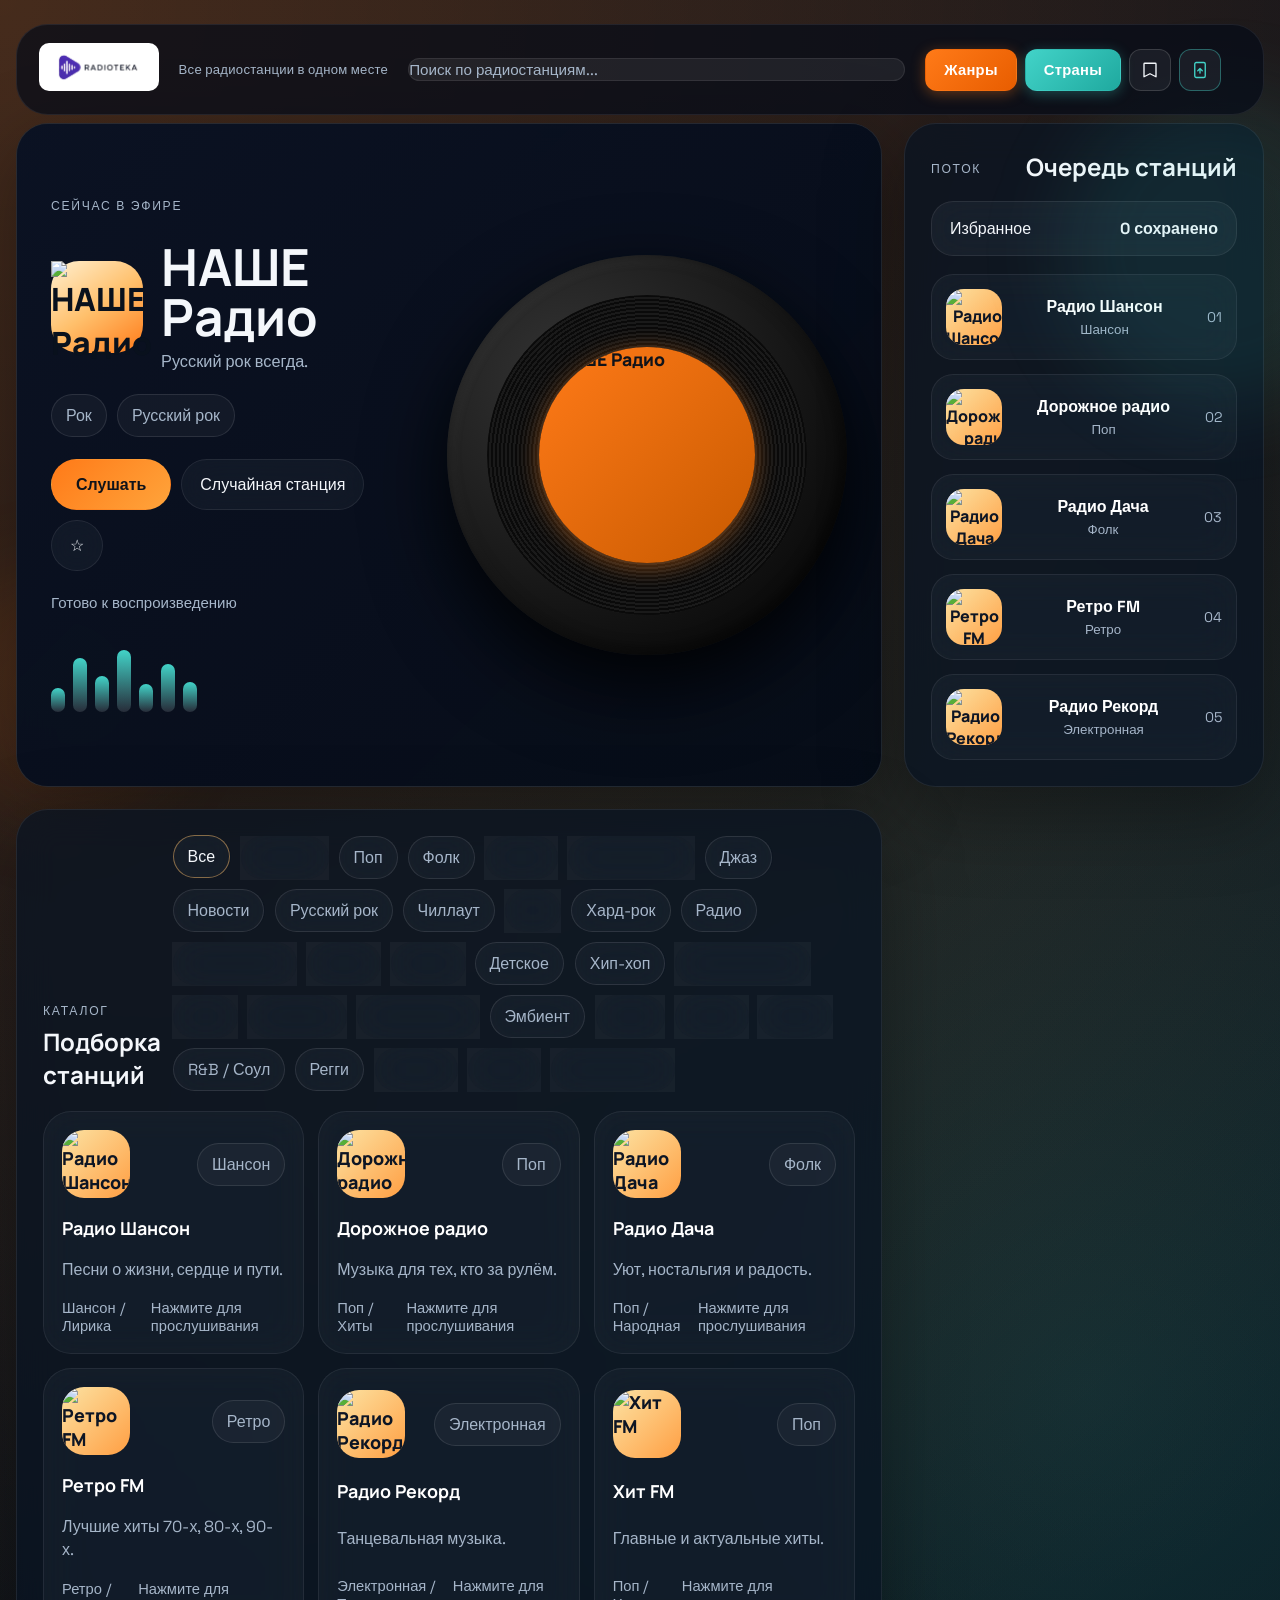
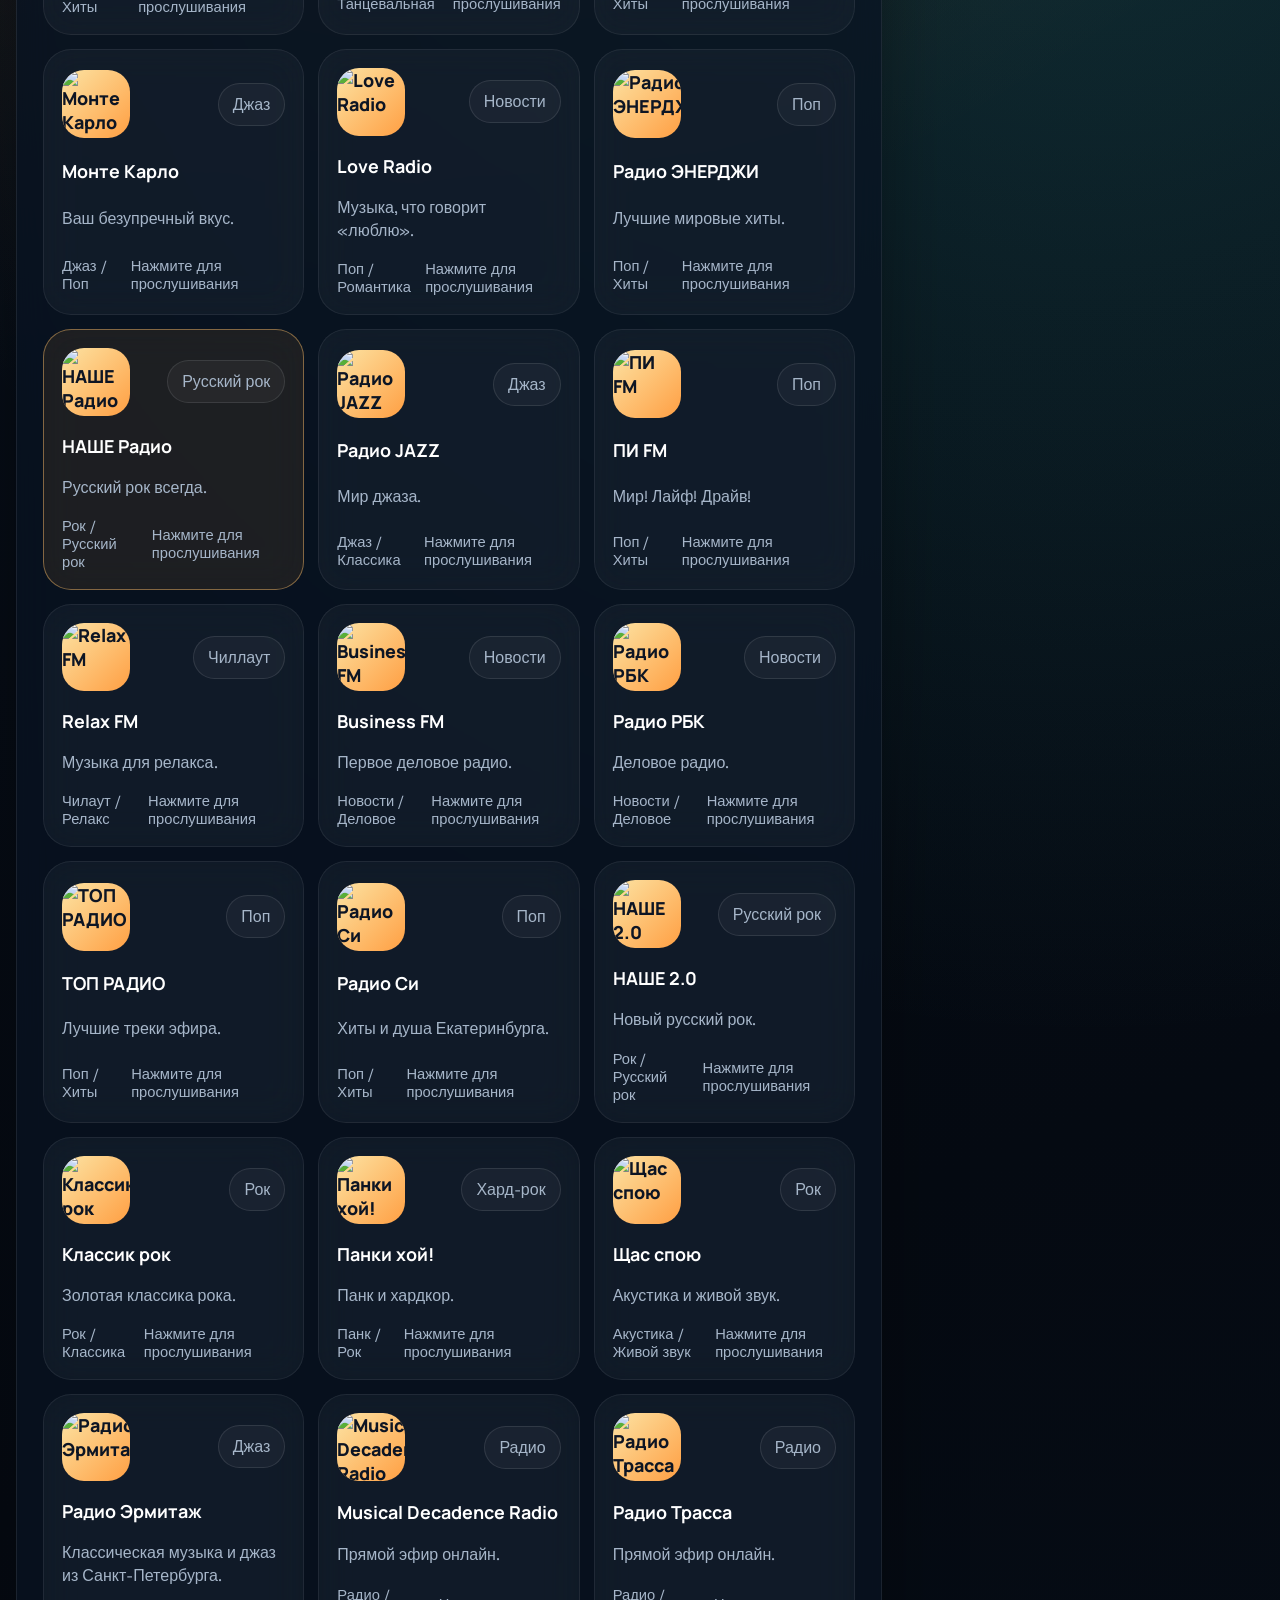
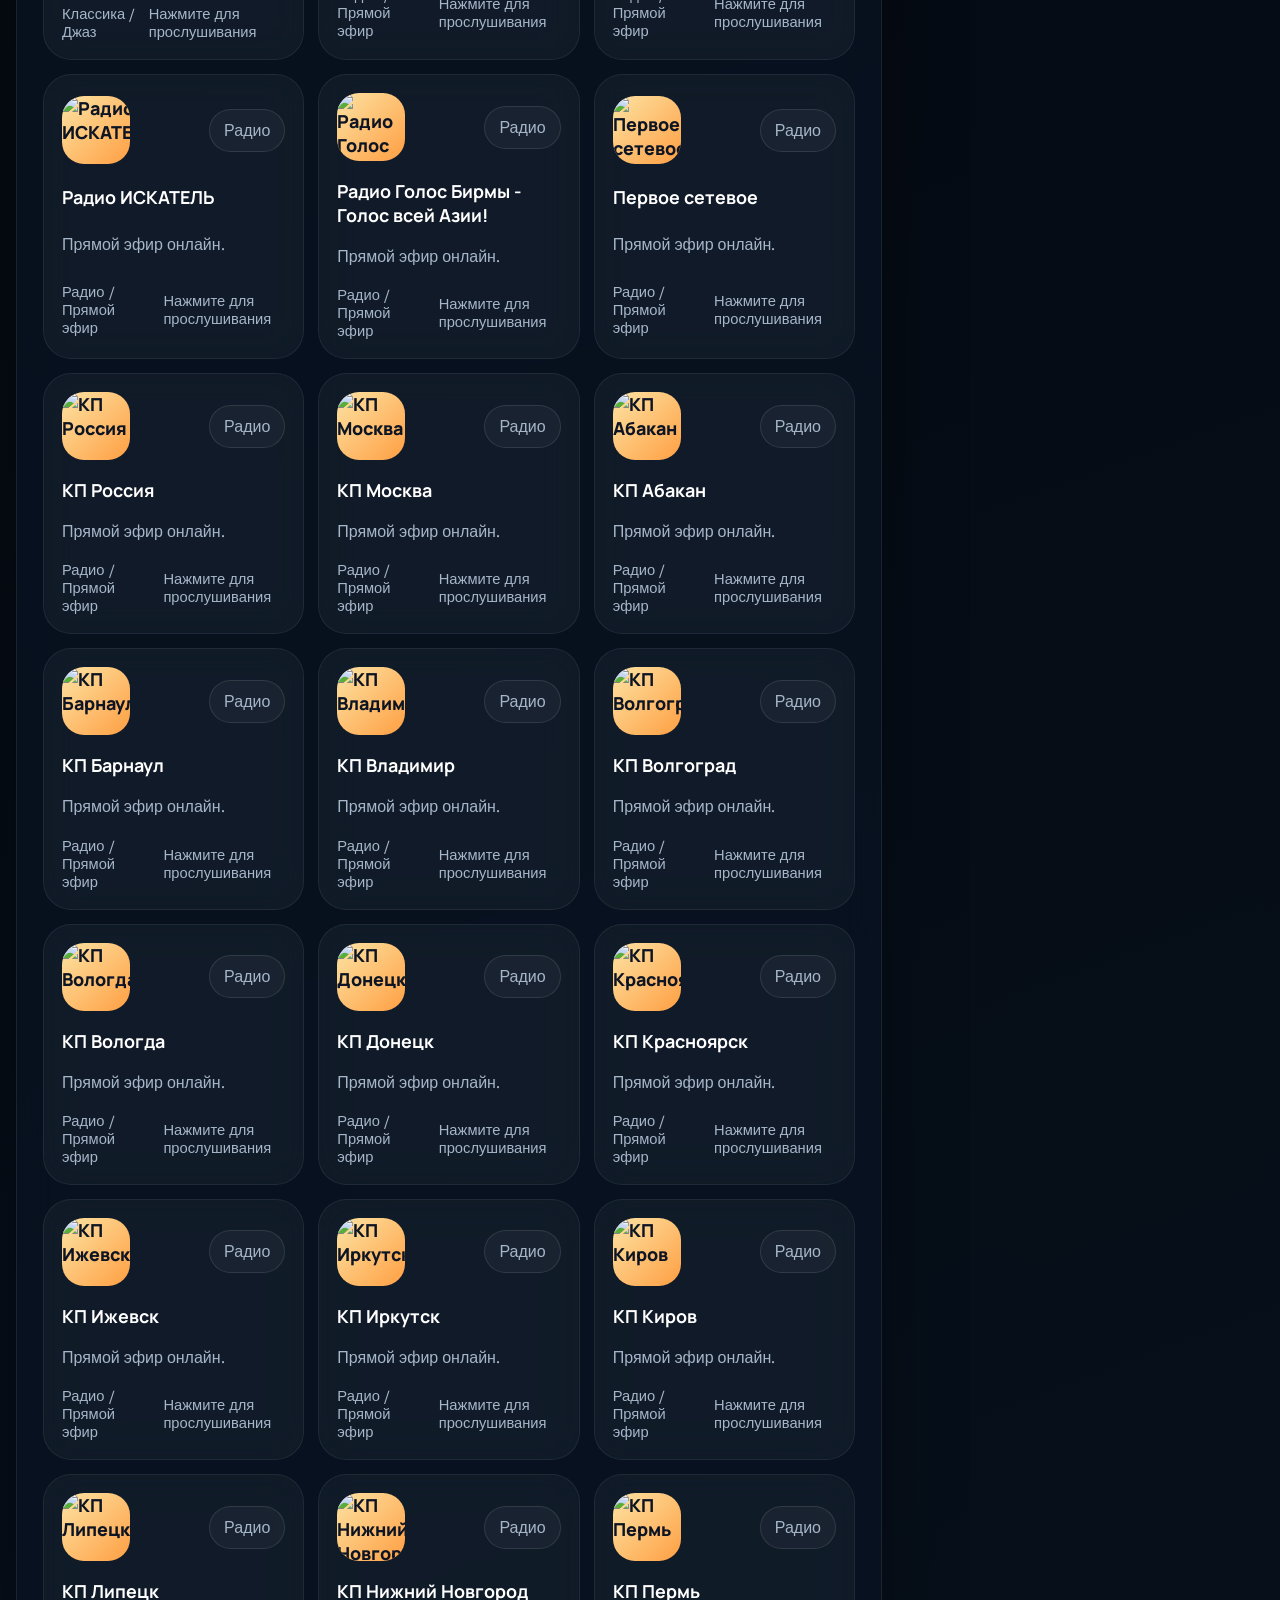
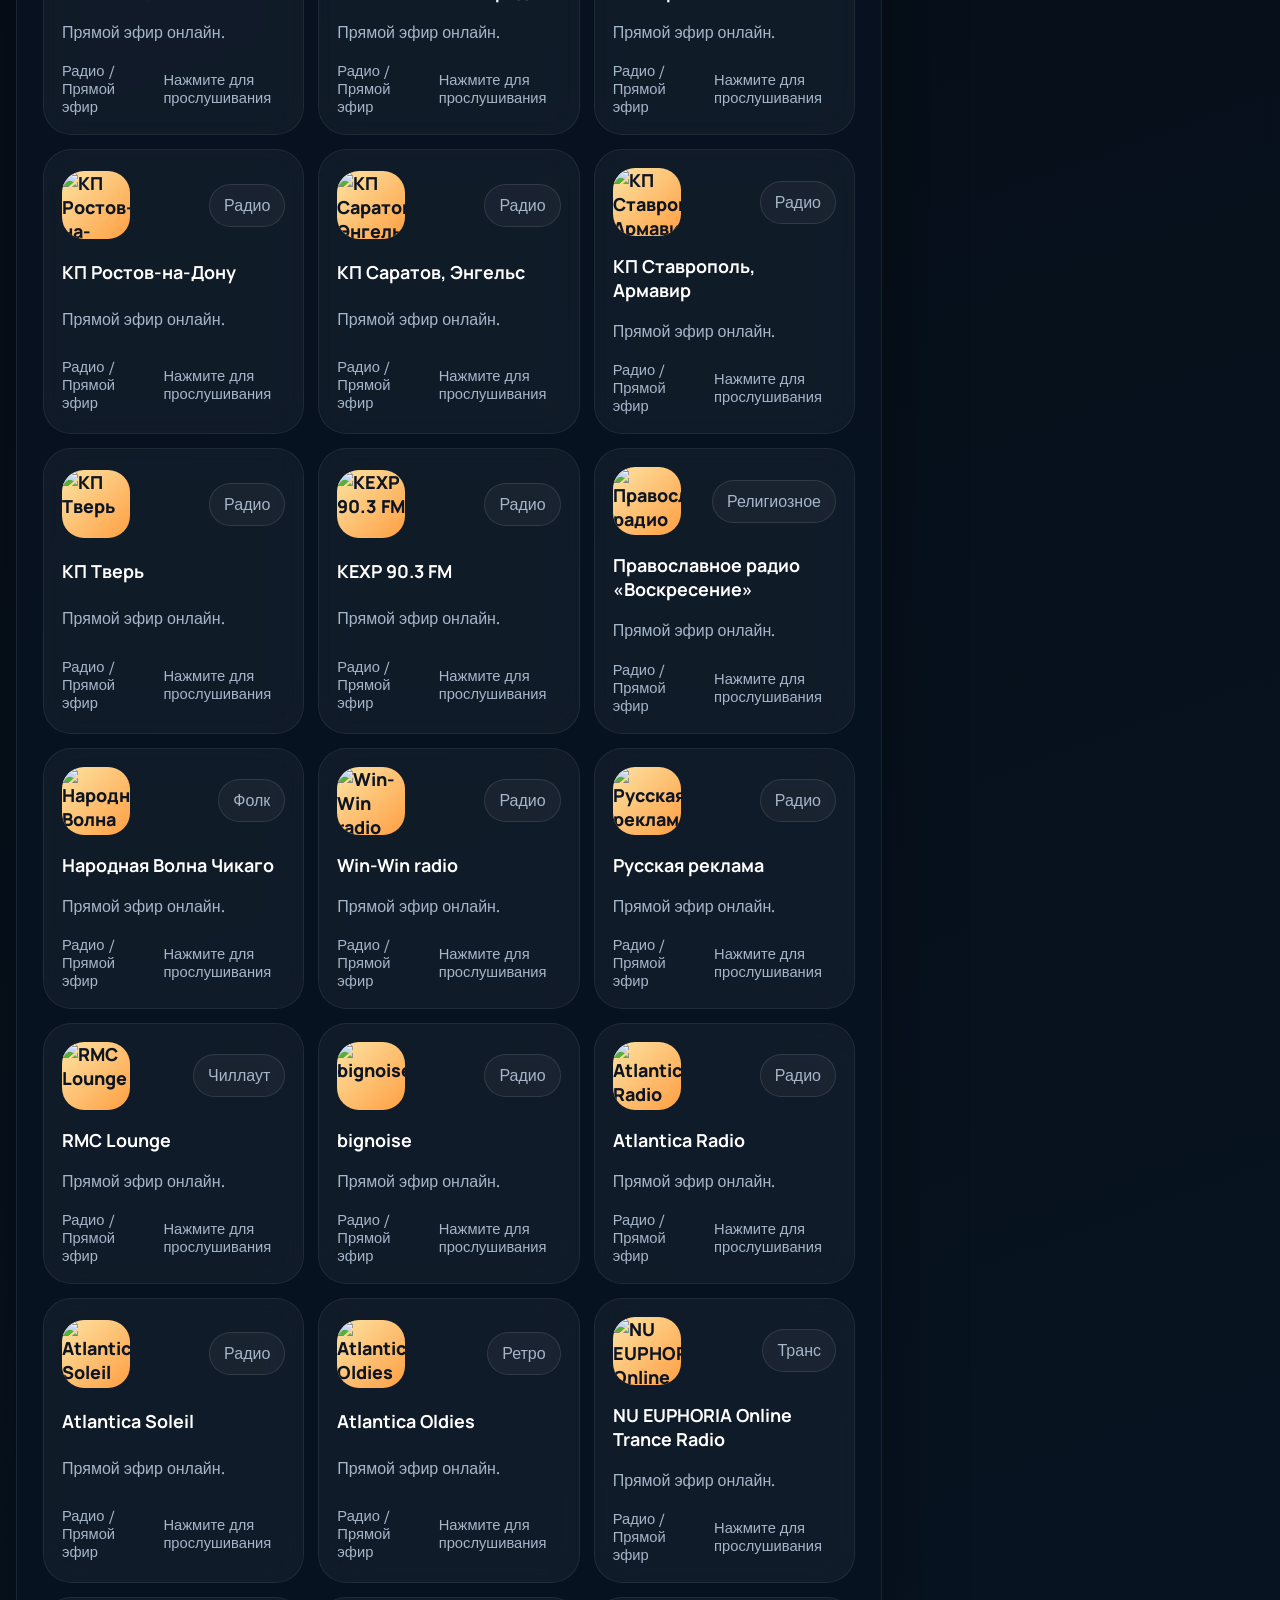
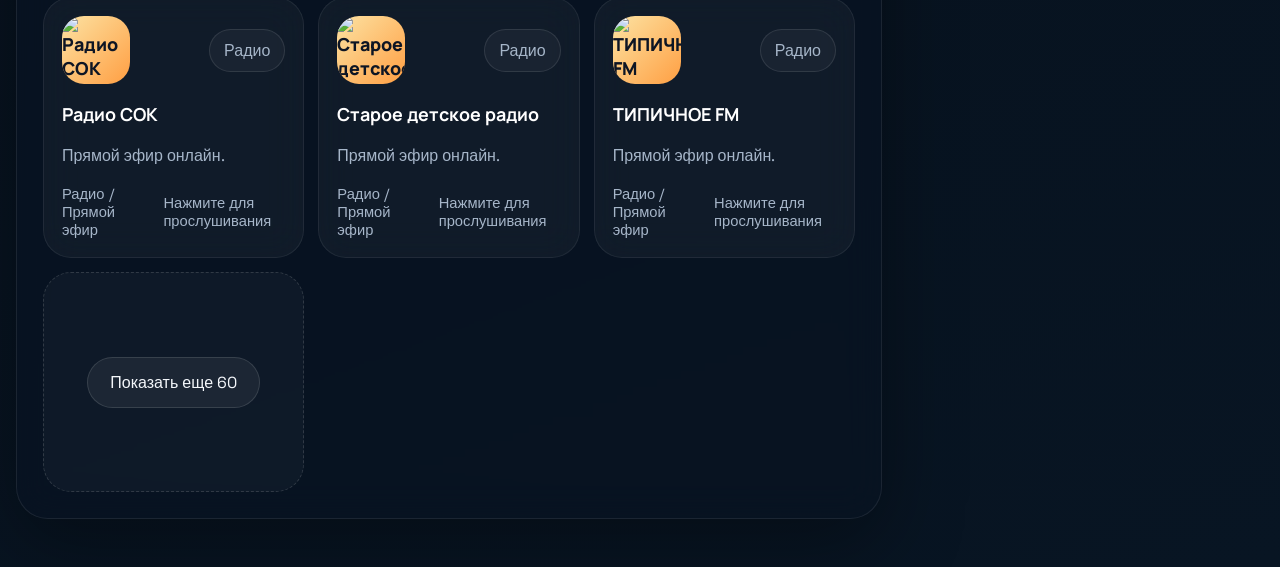
==== commit 65f3bd22: "Fix mobile shortcut clipping" ====
--- a/index.html
+++ b/index.html
@@ -137,14 +137,18 @@
         </section>
 
         <div class="topbar-shortcuts" aria-label="Переход к фильтрам">
-          <a class="topbar-link-btn" href="./genres.html">Жанры</a>
-          <a class="topbar-link-btn" href="./countries.html">Страны</a>
-          <button id="bookmark-btn" class="topbar-util-btn" type="button" aria-label="Добавить в закладки" title="Добавить в закладки">
-            <svg xmlns="http://www.w3.org/2000/svg" viewBox="0 0 24 24" fill="none" aria-hidden="true"><path d="M5 3h14a1 1 0 0 1 1 1v17l-8-4-8 4V4a1 1 0 0 1 1-1z" stroke="currentColor" stroke-width="1.8" stroke-linejoin="round"/></svg>
-          </button>
-          <button id="pwa-install-btn" class="topbar-util-btn pwa-install-btn" type="button" aria-label="Добавить на главный экран" title="Добавить на главный экран" hidden>
-            <svg xmlns="http://www.w3.org/2000/svg" viewBox="0 0 24 24" fill="none" aria-hidden="true"><rect x="5" y="2" width="14" height="20" rx="2" stroke="currentColor" stroke-width="1.8"/><path d="M12 10v6M9 13l3-3 3 3" stroke="currentColor" stroke-width="1.8" stroke-linecap="round" stroke-linejoin="round"/></svg>
-          </button>
+          <div class="topbar-links-row">
+            <a class="topbar-link-btn" href="./genres.html">Жанры</a>
+            <a class="topbar-link-btn" href="./countries.html">Страны</a>
+          </div>
+          <div class="topbar-tools-row">
+            <button id="bookmark-btn" class="topbar-util-btn" type="button" aria-label="Добавить в закладки" title="Добавить в закладки">
+              <svg xmlns="http://www.w3.org/2000/svg" viewBox="0 0 24 24" fill="none" aria-hidden="true"><path d="M5 3h14a1 1 0 0 1 1 1v17l-8-4-8 4V4a1 1 0 0 1 1-1z" stroke="currentColor" stroke-width="1.8" stroke-linejoin="round"/></svg>
+            </button>
+            <button id="pwa-install-btn" class="topbar-util-btn pwa-install-btn" type="button" aria-label="Добавить на главный экран" title="Добавить на главный экран" hidden>
+              <svg xmlns="http://www.w3.org/2000/svg" viewBox="0 0 24 24" fill="none" aria-hidden="true"><rect x="5" y="2" width="14" height="20" rx="2" stroke="currentColor" stroke-width="1.8"/><path d="M12 10v6M9 13l3-3 3 3" stroke="currentColor" stroke-width="1.8" stroke-linecap="round" stroke-linejoin="round"/></svg>
+            </button>
+          </div>
         </div>
         <div id="bookmark-toast" class="bookmark-toast" hidden>
           Нажмите <kbd>Ctrl+D</kbd> (Mac: <kbd>⌘+D</kbd>) чтобы сохранить в закладки
@@ -245,7 +249,16 @@
     <script>
       // Service Worker
       if ('serviceWorker' in navigator) {
-        navigator.serviceWorker.register('./sw.js').catch(() => {});
+        navigator.serviceWorker.register('./sw.js').then((registration) => {
+          registration.update().catch(() => {});
+
+          let reloadedForUpdate = false;
+          navigator.serviceWorker.addEventListener('controllerchange', () => {
+            if (reloadedForUpdate) return;
+            reloadedForUpdate = true;
+            window.location.reload();
+          });
+        }).catch(() => {});
       }
 
       // Bookmark hint
--- a/styles.css
+++ b/styles.css
@@ -269,6 +269,10 @@
   backdrop-filter: blur(18px);
   max-height: min(62vh, 520px);
   overflow-y: auto;
+}
+
+.search-suggestions[hidden] {
+  display: none !important;
 }
 
 .search-suggestion {
@@ -1102,6 +1106,13 @@
   flex-shrink: 0;
 }
 
+.topbar-links-row,
+.topbar-tools-row {
+  display: flex;
+  align-items: center;
+  gap: 8px;
+}
+
 .topbar-link-btn {
   display: inline-flex;
   align-items: center;
@@ -1414,9 +1425,19 @@
   .topbar-shortcuts {
     order: 4;
     width: 100%;
+    flex-direction: column;
+    align-items: stretch;
+    gap: 10px;
+    flex-wrap: nowrap;
+  }
+
+  .topbar-links-row {
+    width: 100%;
+  }
+
+  .topbar-tools-row {
+    width: 100%;
     justify-content: flex-start;
-    gap: 10px;
-    flex-wrap: wrap;
   }
 
   .mobile-now-playing {
@@ -1436,7 +1457,18 @@
     height: 132px;
   }
   .mobile-control-row {
-    grid-template-columns: minmax(0, 1fr) minmax(0, 1fr) 54px;
+    grid-template-columns: minmax(0, 1fr) 54px 132px;
+    grid-template-areas: "next favorite play";
+    align-items: stretch;
+  }
+  .mobile-control-row .primary-button {
+    grid-area: play;
+  }
+  .mobile-control-row .ghost-button {
+    grid-area: next;
+  }
+  .mobile-control-row .icon-button {
+    grid-area: favorite;
   }
   .mobile-control-row .primary-button,
   .mobile-control-row .ghost-button {
@@ -1445,18 +1477,50 @@
   }
   .topbar-shortcuts {
     width: 100%;
-    justify-content: flex-start;
+    position: relative;
+    z-index: 3;
+    isolation: isolate;
+    overflow: visible;
+  }
+  .topbar-links-row {
+    width: 100%;
+    display: grid;
+    grid-template-columns: repeat(2, minmax(0, 1fr));
     gap: 10px;
-    flex-wrap: wrap;
+    align-items: stretch;
+  }
+  .topbar-tools-row {
+    width: 100%;
+    display: grid;
+    grid-template-columns: repeat(2, 50px);
+    gap: 10px;
+    justify-content: start;
   }
   .topbar-link-btn {
-    min-height: 50px;
+    height: 56px;
+    min-height: 56px;
     padding: 0 14px;
-    flex: 1 1 calc(50% - 30px);
+    width: 100%;
+    min-width: 0;
+    flex: 0 0 auto;
+    position: relative;
+    z-index: 1;
+    align-self: start;
+    line-height: 1;
+    overflow: hidden;
+    border-radius: 16px;
+  }
+  .topbar-link-btn:nth-child(1) {
+    background: linear-gradient(135deg, #ff7a18 0%, #e85d00 100%);
+  }
+  .topbar-link-btn:nth-child(2) {
+    background: linear-gradient(135deg, #42d3c8 0%, #1fa99f 100%);
   }
   .topbar-util-btn {
     width: 50px;
     height: 50px;
+    position: relative;
+    z-index: 1;
   }
   .browse-topbar {
     flex-wrap: wrap;
